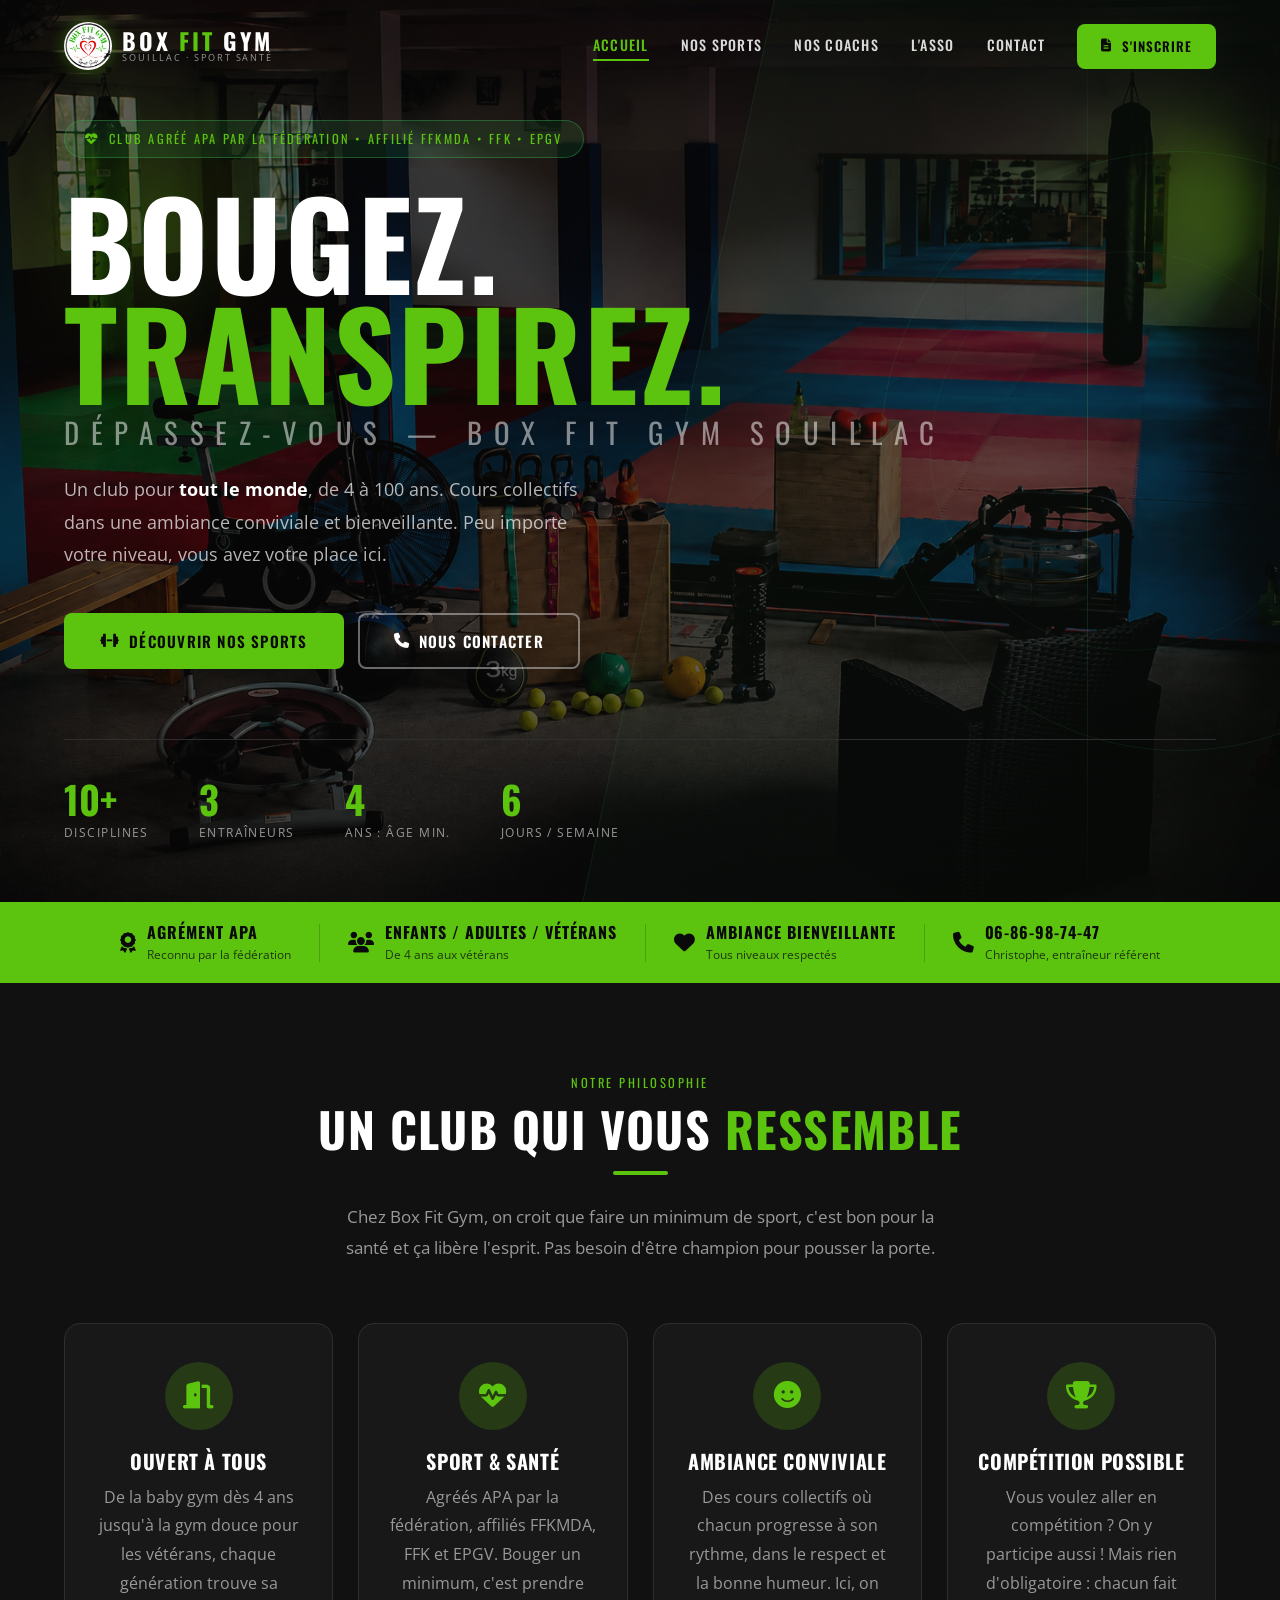
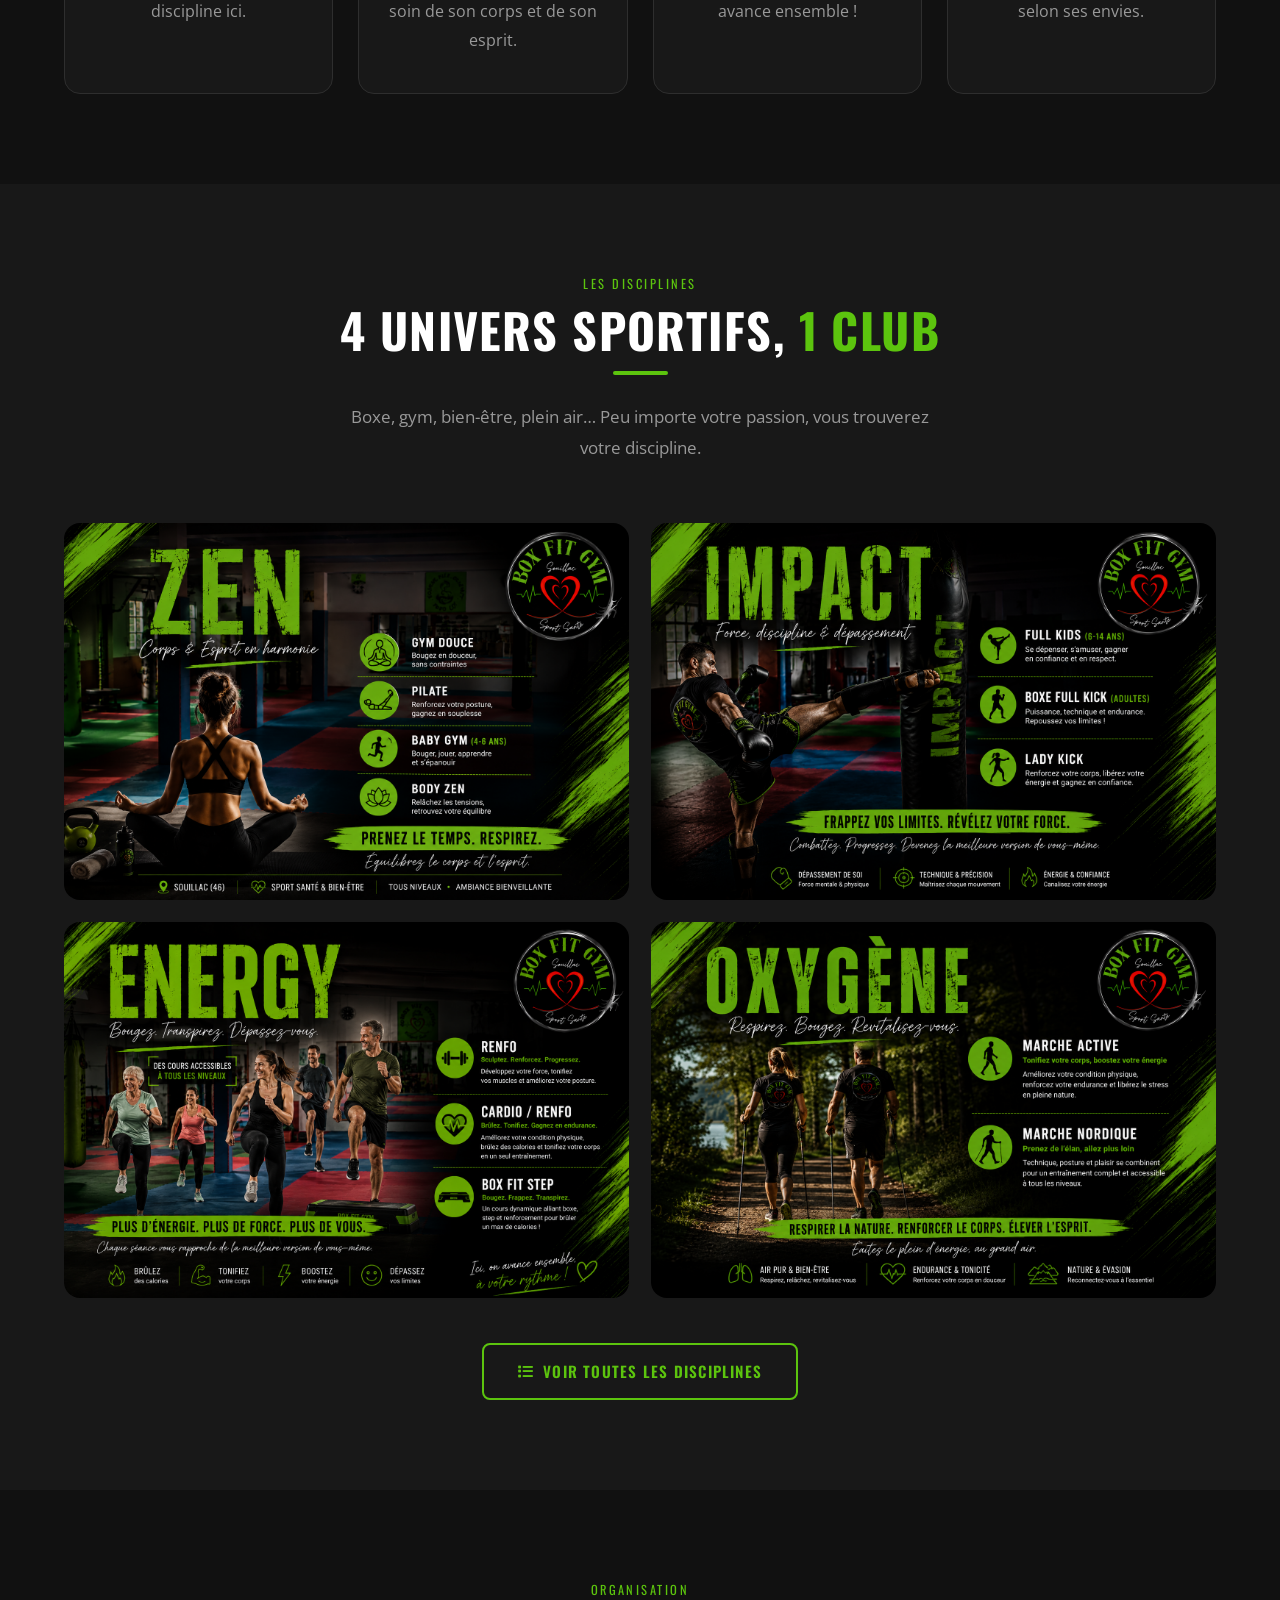
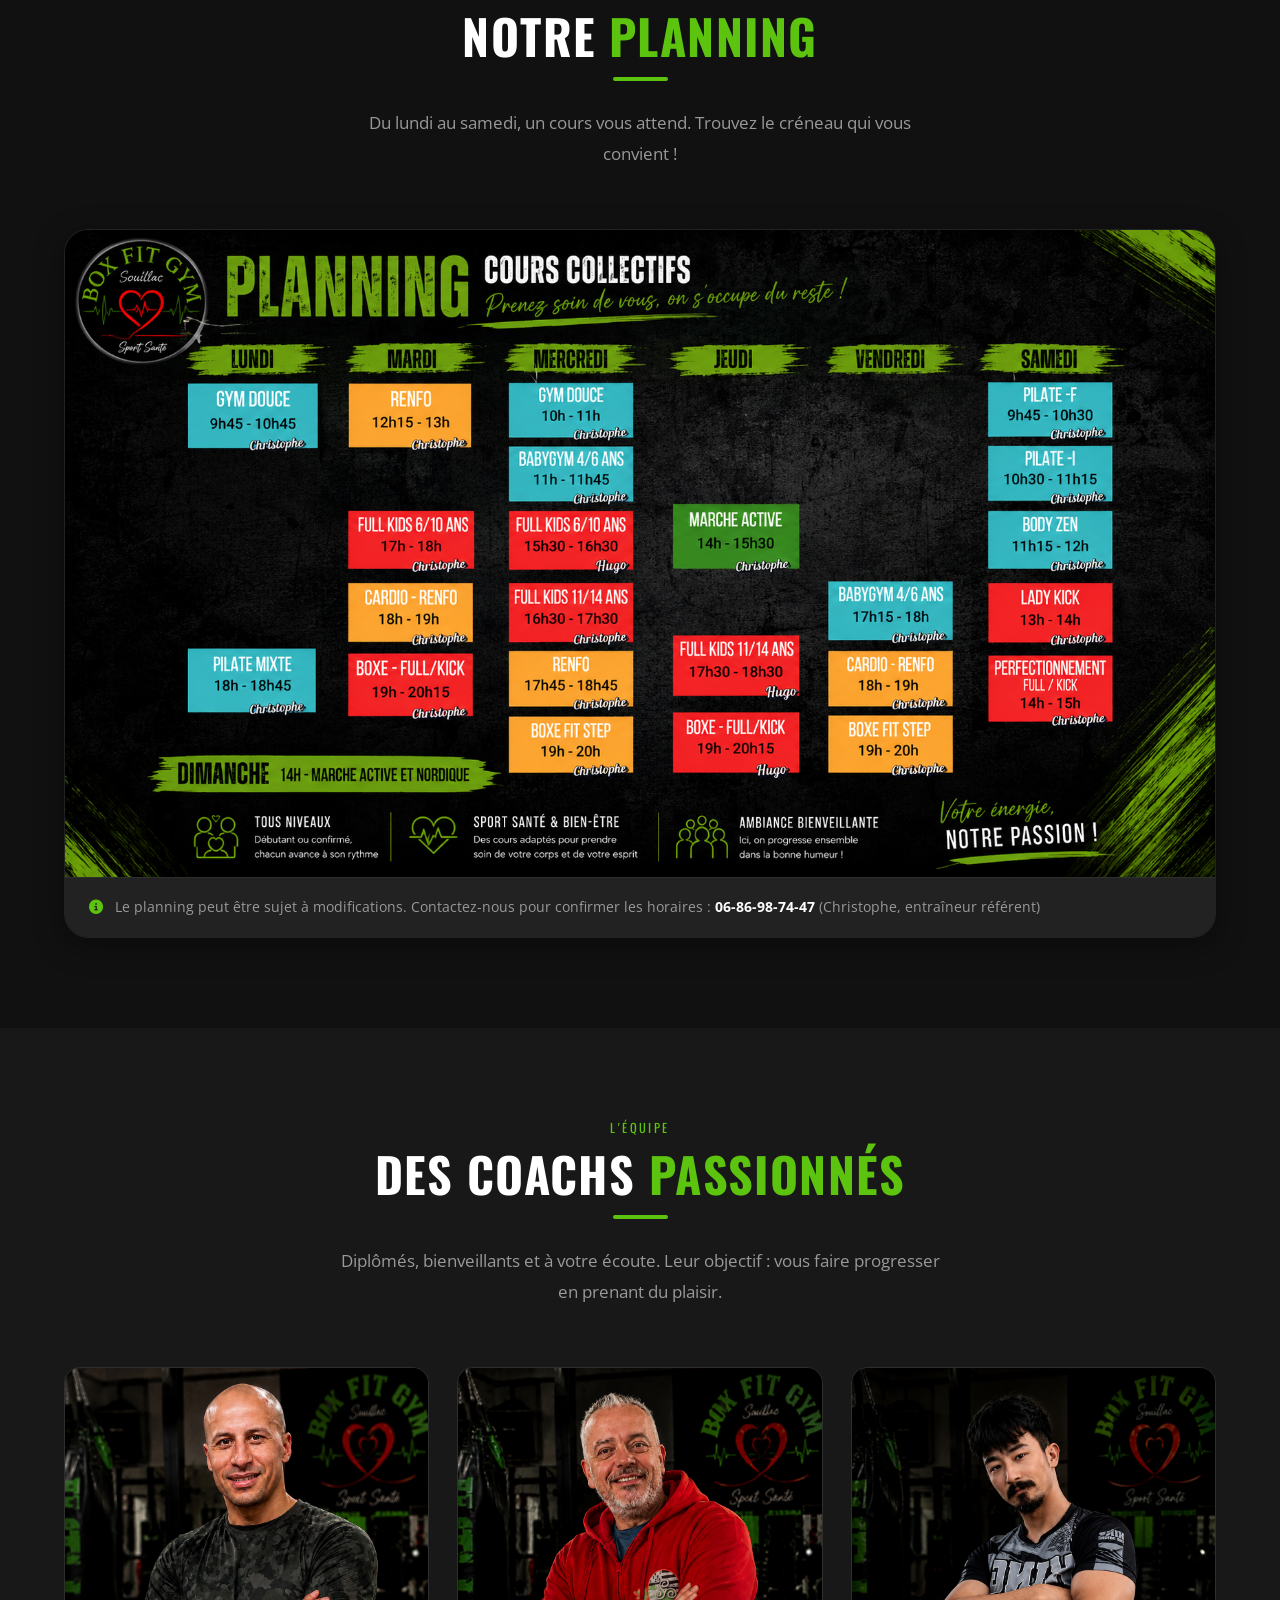
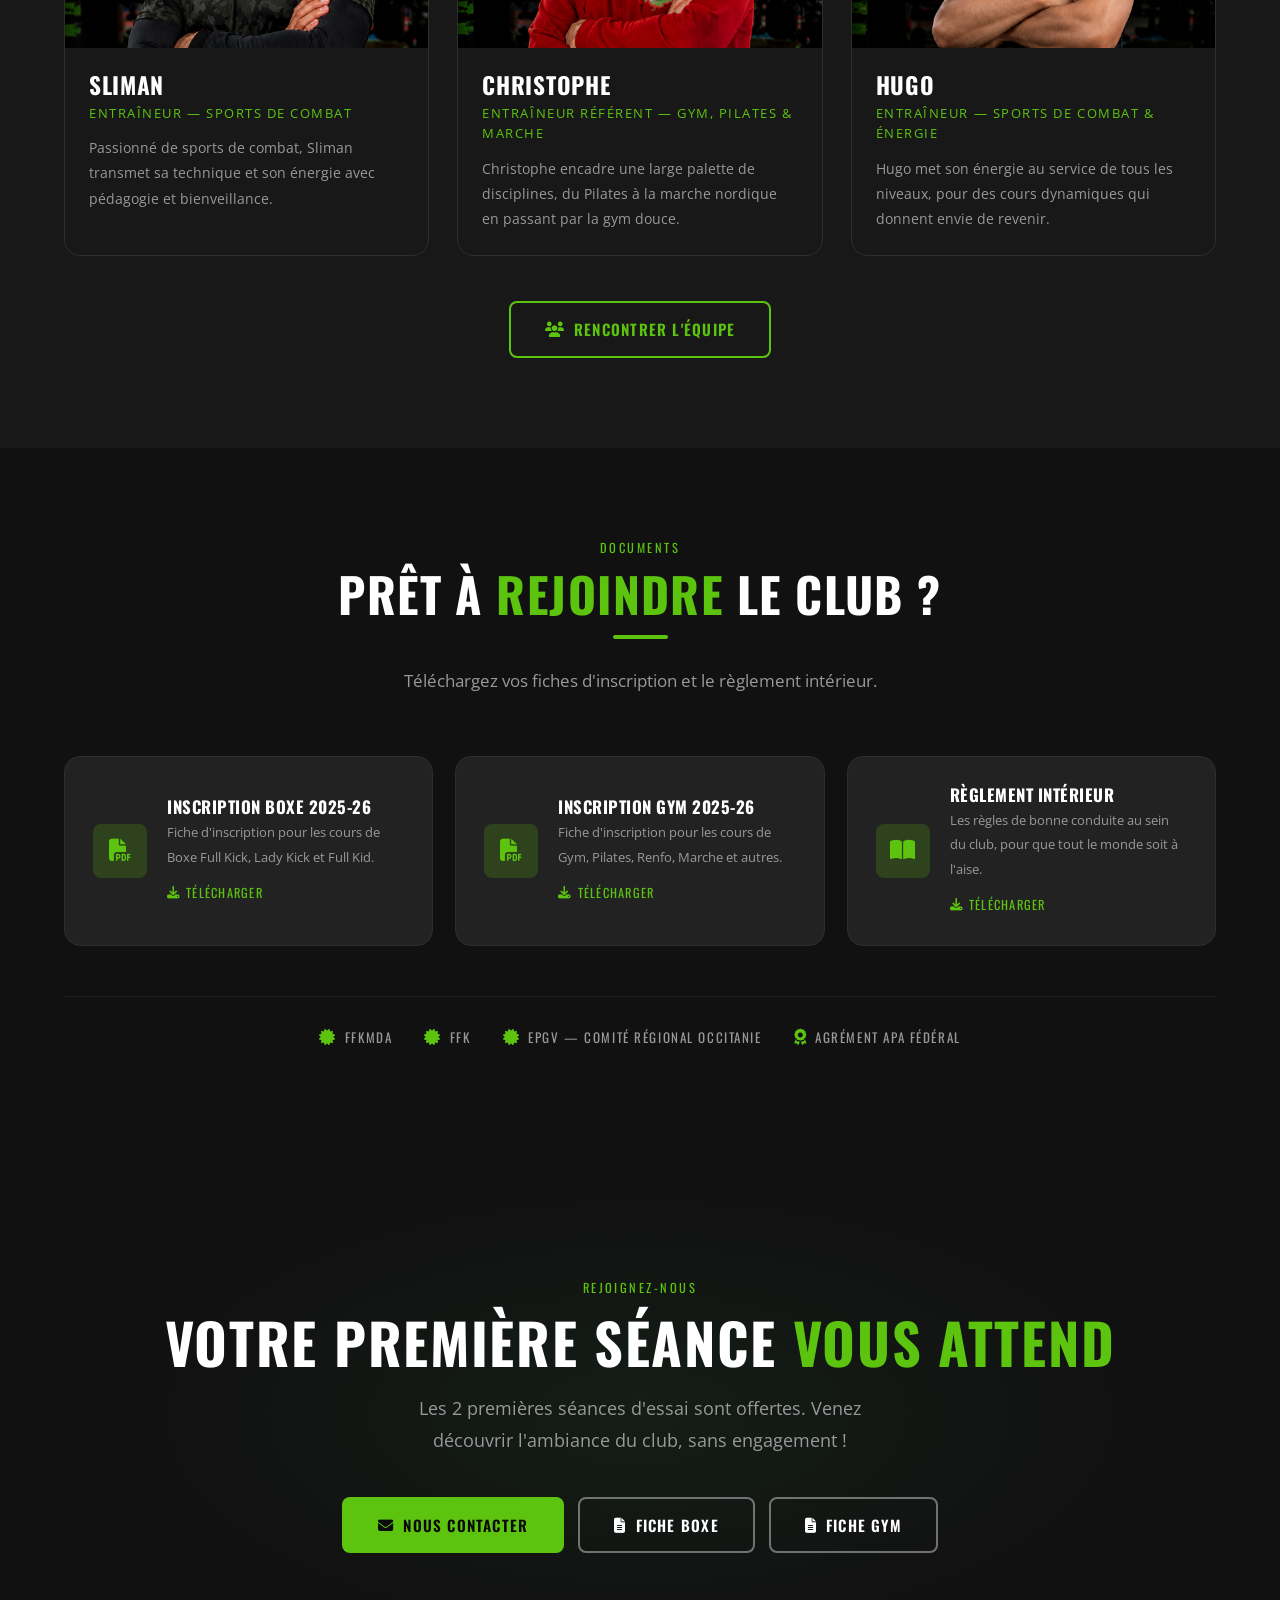
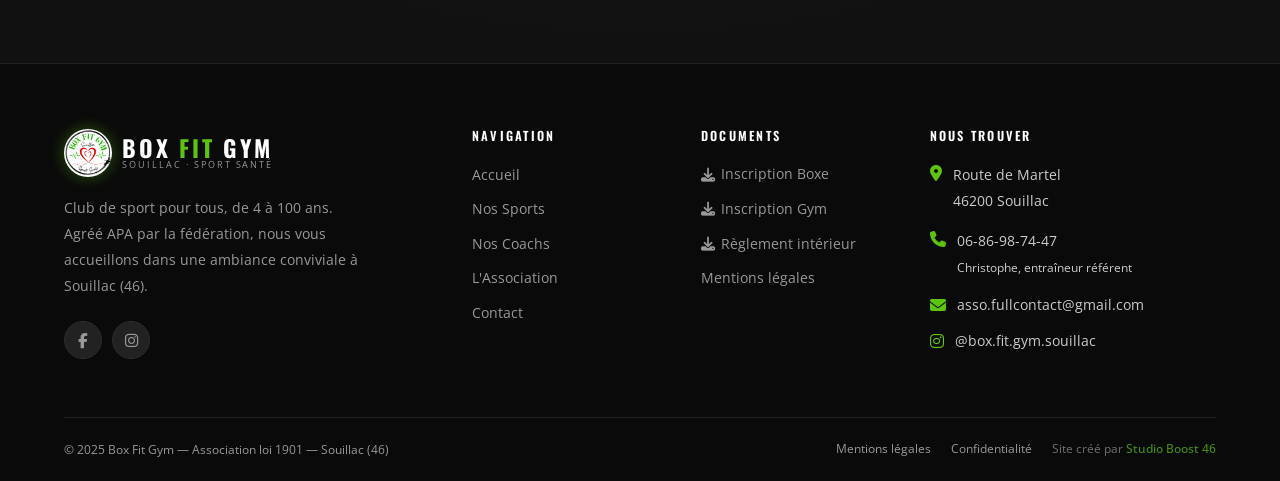
==== index.html @ 20a3e178 "Mettre à jour la section coachs page d'accueil : ordre et photos (Sliman, Christophe, Hugo) Co-Autho" ====
<!DOCTYPE html>
<html lang="fr">
<head>
  <meta charset="UTF-8">
  <meta name="viewport" content="width=device-width, initial-scale=1.0">
  <meta name="description" content="Box Fit Gym Souillac — Club Sport Santé pour tous, de 4 à 100 ans. Boxe, Pilates, Gym Douce, Marche Nordique, Renfo et plus. Route de Martel, 46200 Souillac. Tél : 06-86-98-74-47">
  <meta name="keywords" content="box fit gym, souillac, lot, sport santé, boxe, pilates, gym douce, marche nordique, renfo, baby gym, lady kick, full kick">
  <meta name="robots" content="index, follow">
  <meta property="og:title" content="Box Fit Gym Souillac — Le club pour tous">
  <meta property="og:description" content="Club agréé APA à Souillac. De la baby gym (4 ans) à la gym douce pour vétérans. Tous niveaux bienvenus !">
  <meta property="og:image" content="images/logo.png">
  <meta property="og:type" content="website">
  <title>Box Fit Gym Souillac — Bougez. Transpirez. Dépassez-vous.</title>
  <link rel="icon" type="image/png" href="images/logo.png">
  <link rel="stylesheet" href="css/style.css">
  <link rel="stylesheet" href="https://cdnjs.cloudflare.com/ajax/libs/font-awesome/6.5.0/css/all.min.css">
  <link rel="preconnect" href="https://fonts.googleapis.com">
</head>
<body>

<!-- ========== NAVIGATION ========== -->
<nav class="navbar" id="navbar">
  <div class="nav-container">
    <a href="index.html" class="nav-logo">
      <img src="images/logo.png" alt="Box Fit Gym" class="nav-logo-img">
      <div class="nav-logo-text">
        <span class="nav-logo-main">BOX <span>FIT</span> GYM</span>
        <span class="nav-logo-sub">Souillac &middot; Sport Santé</span>
      </div>
    </a>
    <ul class="nav-menu" id="nav-menu">
      <li><a href="index.html" class="nav-link active">Accueil</a></li>
      <li><a href="sports.html" class="nav-link">Nos Sports</a></li>
      <li><a href="entraineurs.html" class="nav-link">Nos Coachs</a></li>
      <li><a href="contact.html#association" class="nav-link">L'Asso</a></li>
      <li><a href="contact.html" class="nav-link">Contact</a></li>
      <li><a href="contact.html#inscription" class="btn btn-primary nav-cta"><i class="fas fa-file-alt"></i> S'inscrire</a></li>
    </ul>
    <div class="hamburger" id="hamburger" aria-label="Menu" role="button" tabindex="0">
      <span></span><span></span><span></span>
    </div>
  </div>
</nav>

<!-- ========== HERO ========== -->
<section class="hero" id="hero">
  <div class="hero-bg"></div>
  <div class="hero-bg-img"></div>
  <div class="hero-deco"></div>
  <div class="hero-circle hero-circle-1"></div>
  <div class="hero-circle hero-circle-2"></div>

  <div class="hero-content">
    <div class="hero-badge">
      <i class="fas fa-heartbeat"></i>
      Club agréé APA par la fédération &bull; Affilié FFKMDA &bull; FFK &bull; EPGV
    </div>

    <h1 class="hero-title">
      <span class="line-1">BOUGEZ.</span>
      <span class="line-2">TRANSPIREZ.</span>
      <span class="line-3">Dépassez-vous &mdash; Box Fit Gym Souillac</span>
    </h1>

    <p class="hero-text">
      Un club pour <strong>tout le monde</strong>, de 4 à 100 ans. Cours collectifs dans une ambiance conviviale et bienveillante. Peu importe votre niveau, vous avez votre place ici.
    </p>

    <div class="hero-buttons">
      <a href="sports.html" class="btn btn-primary">
        <i class="fas fa-dumbbell"></i> Découvrir nos sports
      </a>
      <a href="contact.html" class="btn btn-outline">
        <i class="fas fa-phone"></i> Nous contacter
      </a>
    </div>

    <div class="hero-stats">
      <div class="hero-stat">
        <span class="hero-stat-number" data-counter="10" data-suffix="+">10+</span>
        <span class="hero-stat-label">Disciplines</span>
      </div>
      <div class="hero-stat">
        <span class="hero-stat-number" data-counter="3">3</span>
        <span class="hero-stat-label">Entraîneurs</span>
      </div>
      <div class="hero-stat">
        <span class="hero-stat-number" data-counter="4">4</span>
        <span class="hero-stat-label">ans : âge min.</span>
      </div>
      <div class="hero-stat">
        <span class="hero-stat-number" data-counter="6">6</span>
        <span class="hero-stat-label">jours / semaine</span>
      </div>
    </div>
  </div>

</section>

<!-- ========== SPORT SANTÉ BANNER ========== -->
<div class="sport-sante-banner">
  <div class="sport-sante-inner container">
    <div class="ss-item">
      <i class="fas fa-award"></i>
      <div>
        <strong>Agrément APA</strong>
        <span>Reconnu par la fédération</span>
      </div>
    </div>
    <div class="ss-sep"></div>
    <div class="ss-item">
      <i class="fas fa-users"></i>
      <div>
        <strong>Enfants / Adultes / Vétérans</strong>
        <span>De 4 ans aux vétérans</span>
      </div>
    </div>
    <div class="ss-sep"></div>
    <div class="ss-item">
      <i class="fas fa-heart"></i>
      <div>
        <strong>Ambiance bienveillante</strong>
        <span>Tous niveaux respectés</span>
      </div>
    </div>
    <div class="ss-sep"></div>
    <div class="ss-item">
      <i class="fas fa-phone"></i>
      <div>
        <strong>06-86-98-74-47</strong>
        <span>Christophe, entraîneur référent</span>
      </div>
    </div>
  </div>
</div>

<!-- ========== NOS VALEURS ========== -->
<section class="section section-dark">
  <div class="container">
    <div class="section-header center reveal">
      <span class="section-label">Notre philosophie</span>
      <h2>Un club qui vous <span class="text-green">ressemble</span></h2>
      <div class="green-line"></div>
      <p class="section-sub center">
        Chez Box Fit Gym, on croit que faire un minimum de sport, c'est bon pour la santé et ça libère l'esprit. Pas besoin d'être champion pour pousser la porte.
      </p>
    </div>

    <div class="values-grid">
      <div class="value-card reveal d1">
        <div class="value-icon"><i class="fas fa-door-open"></i></div>
        <h3>Ouvert à tous</h3>
        <p>De la baby gym dès 4 ans jusqu'à la gym douce pour les vétérans, chaque génération trouve sa discipline ici.</p>
      </div>
      <div class="value-card reveal d2">
        <div class="value-icon"><i class="fas fa-heartbeat"></i></div>
        <h3>Sport &amp; Santé</h3>
        <p>Agréés APA par la fédération, affiliés FFKMDA, FFK et EPGV. Bouger un minimum, c'est prendre soin de son corps et de son esprit.</p>
      </div>
      <div class="value-card reveal d3">
        <div class="value-icon"><i class="fas fa-smile"></i></div>
        <h3>Ambiance conviviale</h3>
        <p>Des cours collectifs où chacun progresse à son rythme, dans le respect et la bonne humeur. Ici, on avance ensemble !</p>
      </div>
      <div class="value-card reveal d4">
        <div class="value-icon"><i class="fas fa-trophy"></i></div>
        <h3>Compétition possible</h3>
        <p>Vous voulez aller en compétition ? On y participe aussi ! Mais rien d'obligatoire : chacun fait selon ses envies.</p>
      </div>
    </div>
  </div>
</section>

<!-- ========== NOS SPORTS ========== -->
<section class="section section-darker">
  <div class="container">
    <div class="section-header center reveal">
      <span class="section-label">Les disciplines</span>
      <h2>4 univers sportifs, <span class="text-green">1 club</span></h2>
      <div class="green-line"></div>
      <p class="section-sub center">Boxe, gym, bien-être, plein air… Peu importe votre passion, vous trouverez votre discipline.</p>
    </div>

    <div class="sports-categories">

      <a href="sports.html#zen" class="sport-cat-img-card reveal d1">
        <img src="images/zen.png" alt="ZEN — Gym Douce, Pilates, Baby Gym, Body Zen" loading="lazy">
        <div class="cat-img-explore">Explorer <i class="fas fa-arrow-right"></i></div>
      </a>

      <a href="sports.html#impact" class="sport-cat-img-card reveal d2">
        <img src="images/impact.png" alt="IMPACT — Full Kid, Boxe Full Kick, Lady Kick" loading="lazy">
        <div class="cat-img-explore">Explorer <i class="fas fa-arrow-right"></i></div>
      </a>

      <a href="sports.html#energy" class="sport-cat-img-card reveal d3">
        <img src="images/energy.png" alt="ENERGY — Renfo, Cardio/Renfo, Box Fit Step" loading="lazy">
        <div class="cat-img-explore">Explorer <i class="fas fa-arrow-right"></i></div>
      </a>

      <a href="sports.html#oxygene" class="sport-cat-img-card reveal d4">
        <img src="images/oxygene.png" alt="OXYGÈNE — Marche Nordique, Marche Active" loading="lazy">
        <div class="cat-img-explore">Explorer <i class="fas fa-arrow-right"></i></div>
      </a>

    </div>

    <div class="text-center" style="margin-top:45px;">
      <a href="sports.html" class="btn btn-outline-green reveal">
        <i class="fas fa-list"></i> Voir toutes les disciplines
      </a>
    </div>
  </div>
</section>

<!-- ========== PLANNING ========== -->
<section class="section section-dark">
  <div class="container">
    <div class="section-header center reveal">
      <span class="section-label">Organisation</span>
      <h2>Notre <span class="text-green">Planning</span></h2>
      <div class="green-line"></div>
      <p class="section-sub center">Du lundi au samedi, un cours vous attend. Trouvez le créneau qui vous convient !</p>
    </div>
    <div class="planning-wrap reveal">
      <img src="images/planning.jpg" alt="Planning des cours Box Fit Gym Souillac" loading="lazy">
      <div class="planning-note">
        <i class="fas fa-info-circle"></i>
        <span>Le planning peut être sujet à modifications. Contactez-nous pour confirmer les horaires : <strong style="color:var(--white);">06-86-98-74-47</strong> (Christophe, entraîneur référent)</span>
      </div>
    </div>
  </div>
</section>

<!-- ========== NOS ENTRAÎNEURS ========== -->
<section class="section section-darker">
  <div class="container">
    <div class="section-header center reveal">
      <span class="section-label">L'équipe</span>
      <h2>Des coachs <span class="text-green">passionnés</span></h2>
      <div class="green-line"></div>
      <p class="section-sub center">Diplômés, bienveillants et à votre écoute. Leur objectif : vous faire progresser en prenant du plaisir.</p>
    </div>

    <div class="coaches-grid">

      <div class="coach-card reveal d1">
        <div class="coach-photo">
          <img src="images/sliman.png" alt="Sliman, entraîneur Box Fit Gym Souillac">
        </div>
        <div class="coach-info">
          <h3 class="coach-name">Sliman</h3>
          <div class="coach-role">Entraîneur &mdash; Sports de combat</div>
          <p class="coach-bio">Passionné de sports de combat, Sliman transmet sa technique et son énergie avec pédagogie et bienveillance.</p>
        </div>
      </div>

      <div class="coach-card reveal d2">
        <div class="coach-photo">
          <img src="images/christophe.png" alt="Christophe, entraîneur référent Box Fit Gym Souillac">
        </div>
        <div class="coach-info">
          <h3 class="coach-name">Christophe</h3>
          <div class="coach-role">Entraîneur référent &mdash; Gym, Pilates &amp; Marche</div>
          <p class="coach-bio">Christophe encadre une large palette de disciplines, du Pilates à la marche nordique en passant par la gym douce.</p>
        </div>
      </div>

      <div class="coach-card reveal d3">
        <div class="coach-photo">
          <img src="images/hugo.png" alt="Hugo, entraîneur Box Fit Gym Souillac">
        </div>
        <div class="coach-info">
          <h3 class="coach-name">Hugo</h3>
          <div class="coach-role">Entraîneur &mdash; Sports de combat &amp; Énergie</div>
          <p class="coach-bio">Hugo met son énergie au service de tous les niveaux, pour des cours dynamiques qui donnent envie de revenir.</p>
        </div>
      </div>

    </div>

    <div class="text-center" style="margin-top:45px;">
      <a href="entraineurs.html" class="btn btn-outline-green reveal">
        <i class="fas fa-users"></i> Rencontrer l'équipe
      </a>
    </div>
  </div>
</section>

<!-- ========== TÉLÉCHARGEMENTS ========== -->
<section class="section section-dark" id="inscription">
  <div class="container">
    <div class="section-header center reveal">
      <span class="section-label">Documents</span>
      <h2>Prêt à <span class="text-green">rejoindre</span> le club ?</h2>
      <div class="green-line"></div>
      <p class="section-sub center">Téléchargez vos fiches d'inscription et le règlement intérieur.</p>
    </div>

    <div class="download-grid">
      <div class="download-card reveal d1">
        <div class="dl-icon"><i class="fas fa-file-pdf"></i></div>
        <div class="dl-info">
          <h4>Inscription Boxe 2025-26</h4>
          <p>Fiche d'inscription pour les cours de Boxe Full Kick, Lady Kick et Full Kid.</p>
          <a href="documents/fiche-inscription-boxe.pdf" class="dl-btn" download>
            <i class="fas fa-download"></i> Télécharger
          </a>
        </div>
      </div>

      <div class="download-card reveal d2">
        <div class="dl-icon"><i class="fas fa-file-pdf"></i></div>
        <div class="dl-info">
          <h4>Inscription Gym 2025-26</h4>
          <p>Fiche d'inscription pour les cours de Gym, Pilates, Renfo, Marche et autres.</p>
          <a href="documents/fiche-inscription-gym.pdf" class="dl-btn" download>
            <i class="fas fa-download"></i> Télécharger
          </a>
        </div>
      </div>

      <div class="download-card reveal d3">
        <div class="dl-icon"><i class="fas fa-book-open"></i></div>
        <div class="dl-info">
          <h4>Règlement intérieur</h4>
          <p>Les règles de bonne conduite au sein du club, pour que tout le monde soit à l'aise.</p>
          <a href="documents/reglement-interieur.pdf" class="dl-btn" download>
            <i class="fas fa-download"></i> Télécharger
          </a>
        </div>
      </div>
    </div>

    <!-- Affiliations -->
    <div class="affil-row reveal">
      <div class="affil-item"><i class="fas fa-certificate"></i> FFKMDA</div>
      <div class="affil-item"><i class="fas fa-certificate"></i> FFK</div>
      <div class="affil-item"><i class="fas fa-certificate"></i> EPGV &mdash; Comité régional Occitanie</div>
      <div class="affil-item"><i class="fas fa-award"></i> Agrément APA fédéral</div>
    </div>
  </div>
</section>

<!-- ========== CTA FINAL ========== -->
<section class="cta-section">
  <div class="container">
    <div class="reveal">
      <span class="section-label" style="display:block;text-align:center;margin-bottom:12px;">Rejoignez-nous</span>
      <h2>Votre première séance <span class="text-green">vous attend</span></h2>
      <p>Les 2 premières séances d'essai sont offertes. Venez découvrir l'ambiance du club, sans engagement !</p>
      <div class="cta-buttons">
        <a href="contact.html" class="btn btn-primary">
          <i class="fas fa-envelope"></i> Nous contacter
        </a>
        <a href="documents/fiche-inscription-boxe.pdf" class="btn btn-outline" download>
          <i class="fas fa-file-alt"></i> Fiche Boxe
        </a>
        <a href="documents/fiche-inscription-gym.pdf" class="btn btn-outline" download>
          <i class="fas fa-file-alt"></i> Fiche Gym
        </a>
      </div>
    </div>
  </div>
</section>

<!-- ========== FOOTER ========== -->
<footer class="footer">
  <div class="container">
    <div class="footer-grid">

      <div class="footer-brand">
        <a href="index.html" class="nav-logo" style="margin-bottom:18px;">
          <img src="images/logo.png" alt="Box Fit Gym" class="nav-logo-img">
          <div class="nav-logo-text">
            <span class="nav-logo-main">BOX <span>FIT</span> GYM</span>
            <span class="nav-logo-sub">Souillac &middot; Sport Santé</span>
          </div>
        </a>
        <p>Club de sport pour tous, de 4 à 100 ans. Agréé APA par la fédération, nous vous accueillons dans une ambiance conviviale à Souillac (46).</p>
        <div class="footer-social">
          <a href="https://www.facebook.com/profile.php?id=61565013485774" class="social-link" aria-label="Facebook Box Fit Gym" target="_blank" rel="noopener"><i class="fab fa-facebook-f"></i></a>
          <a href="https://www.instagram.com/box.fit.gym.souillac" class="social-link" aria-label="Instagram @box.fit.gym.souillac" target="_blank" rel="noopener"><i class="fab fa-instagram"></i></a>
        </div>
      </div>

      <div>
        <h4 class="footer-heading">Navigation</h4>
        <ul class="footer-links">
          <li><a href="index.html">Accueil</a></li>
          <li><a href="sports.html">Nos Sports</a></li>
          <li><a href="entraineurs.html">Nos Coachs</a></li>
          <li><a href="contact.html#association">L'Association</a></li>
          <li><a href="contact.html">Contact</a></li>
        </ul>
      </div>

      <div>
        <h4 class="footer-heading">Documents</h4>
        <ul class="footer-links">
          <li><a href="documents/fiche-inscription-boxe.pdf" download><i class="fas fa-download"></i> Inscription Boxe</a></li>
          <li><a href="documents/fiche-inscription-gym.pdf" download><i class="fas fa-download"></i> Inscription Gym</a></li>
          <li><a href="documents/reglement-interieur.pdf" download><i class="fas fa-download"></i> Règlement intérieur</a></li>
          <li><a href="mentions-legales.html">Mentions légales</a></li>
        </ul>
      </div>

      <div>
        <h4 class="footer-heading">Nous trouver</h4>
        <div class="footer-contact-item">
          <i class="fas fa-map-marker-alt"></i>
          <p>Route de Martel<br>46200 Souillac</p>
        </div>
        <div class="footer-contact-item">
          <i class="fas fa-phone"></i>
          <p>06-86-98-74-47<br><small>Christophe, entraîneur référent</small></p>
        </div>
        <div class="footer-contact-item">
          <i class="fas fa-envelope"></i>
          <a href="mailto:asso.fullcontact@gmail.com">asso.fullcontact@gmail.com</a>
        </div>
        <div class="footer-contact-item">
          <i class="fab fa-instagram"></i>
          <a href="https://www.instagram.com/box.fit.gym.souillac" target="_blank" rel="noopener">@box.fit.gym.souillac</a>
        </div>
      </div>
    </div>

    <div class="footer-bottom">
      <p>&copy; 2025 Box Fit Gym &mdash; Association loi 1901 &mdash; Souillac (46)</p>
      <div class="footer-bottom-links">
        <a href="mentions-legales.html">Mentions légales</a>
        <a href="mentions-legales.html#confidentialite">Confidentialité</a>
        <span class="footer-credit">Site créé par <a href="https://studioboost46.com" target="_blank" rel="noopener">Studio Boost 46</a></span>
      </div>
    </div>
  </div>
</footer>

<script src="js/main.js"></script>
</body>
</html>
---- css/style.css ----
/* ============================================================
   BOX FIT GYM — Feuille de styles principale
   Couleurs : Vert #3EBF5A · Noir #0A0A0A · Blanc #FFFFFF
   ============================================================ */

@import url('https://fonts.googleapis.com/css2?family=Oswald:wght@400;500;600;700&family=Open+Sans:ital,wght@0,300;0,400;0,600;0,700;1,400&display=swap');

/* ==================
   VARIABLES
================== */
:root {
  --green:        #5CC40E;
  --green-dark:   #4AAB08;
  --green-glow:   rgba(92, 196, 14, 0.2);
  --black:        #0A0A0A;
  --dark-1:       #111111;
  --dark-2:       #181818;
  --dark-3:       #222222;
  --dark-4:       #2E2E2E;
  --dark-5:       #3A3A3A;
  --white:        #FFFFFF;
  --gray:         #999999;
  --gray-light:   #CCCCCC;

  --font-h: 'Oswald', sans-serif;
  --font-b: 'Open Sans', sans-serif;

  --radius:    8px;
  --radius-lg: 16px;
  --radius-xl: 24px;

  --transition: all 0.35s cubic-bezier(0.4, 0, 0.2, 1);
  --shadow:       0 8px 30px rgba(0,0,0,0.4);
  --shadow-green: 0 0 40px rgba(92, 196, 14, 0.25);
}

/* ==================
   RESET & BASE
================== */
*, *::before, *::after { margin: 0; padding: 0; box-sizing: border-box; }
html { scroll-behavior: smooth; font-size: 16px; }
body {
  font-family: var(--font-b);
  background: var(--black);
  color: var(--white);
  line-height: 1.6;
  overflow-x: hidden;
}
img { max-width: 100%; height: auto; display: block; }
a  { text-decoration: none; color: inherit; transition: var(--transition); }
ul { list-style: none; }
button { cursor: pointer; font-family: var(--font-b); }

/* ==================
   TYPOGRAPHIE
================== */
h1, h2, h3, h4, h5 {
  font-family: var(--font-h);
  font-weight: 700;
  line-height: 1.15;
  text-transform: uppercase;
  letter-spacing: 0.03em;
}
h1 { font-size: clamp(2.8rem, 8vw, 6rem); }
h2 { font-size: clamp(1.9rem, 4vw, 3rem); }
h3 { font-size: clamp(1.3rem, 2.5vw, 1.8rem); }
h4 { font-size: 1.15rem; }

p   { color: var(--gray); line-height: 1.85; font-size: 0.97rem; }
strong { color: var(--white); }

.text-green  { color: var(--green) !important; }
.text-white  { color: var(--white) !important; }
.text-center { text-align: center; }

/* ==================
   UTILITAIRES
================== */
.container {
  max-width: 1200px;
  margin: 0 auto;
  padding: 0 24px;
}
.section        { padding: 90px 0; }
.section-dark   { background: var(--dark-1); }
.section-darker { background: var(--dark-2); }

.section-header { margin-bottom: 60px; }
.section-header.center {
  text-align: center;
  display: flex;
  flex-direction: column;
  align-items: center;
}

.green-line {
  width: 55px; height: 4px;
  background: var(--green);
  border-radius: 2px;
  margin: 14px 0;
}
.center .green-line { margin: 14px auto; }

.section-label {
  font-family: var(--font-h);
  font-size: 0.78rem;
  letter-spacing: 0.2em;
  text-transform: uppercase;
  color: var(--green);
  margin-bottom: 8px;
  display: block;
}
.section-sub {
  font-size: 1.05rem;
  color: var(--gray);
  max-width: 600px;
  margin-top: 12px;
}
.section-sub.center { margin: 12px auto 0; text-align: center; }

/* ==================
   BOUTONS
================== */
.btn {
  display: inline-flex;
  align-items: center;
  gap: 9px;
  padding: 14px 34px;
  font-family: var(--font-h);
  font-size: 0.95rem;
  font-weight: 600;
  letter-spacing: 0.08em;
  text-transform: uppercase;
  border-radius: var(--radius);
  border: 2px solid transparent;
  transition: var(--transition);
}
.btn-primary {
  background: var(--green);
  color: var(--black);
}
.btn-primary:hover {
  background: var(--green-dark);
  transform: translateY(-2px);
  box-shadow: var(--shadow-green);
}
.btn-outline {
  background: transparent;
  color: var(--white);
  border-color: rgba(255,255,255,0.4);
}
.btn-outline:hover {
  background: var(--white);
  color: var(--black);
  border-color: var(--white);
  transform: translateY(-2px);
}
.btn-outline-green {
  background: transparent;
  color: var(--green);
  border-color: var(--green);
}
.btn-outline-green:hover {
  background: var(--green);
  color: var(--black);
  transform: translateY(-2px);
}
.btn-sm { padding: 10px 22px; font-size: 0.82rem; }

/* ==================
   NAVIGATION
================== */
.navbar {
  position: fixed;
  top: 0; left: 0; width: 100%;
  z-index: 1000;
  padding: 22px 0;
  transition: var(--transition);
}
.navbar.scrolled {
  background: rgba(10,10,10,0.95);
  backdrop-filter: blur(12px);
  -webkit-backdrop-filter: blur(12px);
  padding: 12px 0;
  box-shadow: 0 2px 24px rgba(0,0,0,0.6);
}
.nav-container {
  max-width: 1200px;
  margin: 0 auto;
  padding: 0 24px;
  display: flex;
  align-items: center;
  justify-content: space-between;
}
.nav-logo {
  display: flex;
  align-items: center;
  gap: 10px;
  line-height: 1;
}
.nav-logo-img {
  width: 48px;
  height: 48px;
  border-radius: 50%;
  object-fit: cover;
  flex-shrink: 0;
  filter: drop-shadow(0 0 8px rgba(92,196,14,0.4));
  transition: var(--transition);
}
.nav-logo:hover .nav-logo-img { filter: drop-shadow(0 0 14px rgba(92,196,14,0.7)); }
.nav-logo-text { display: flex; flex-direction: column; gap: 2px; }
.nav-logo-main {
  font-family: var(--font-h);
  font-size: 1.45rem;
  font-weight: 700;
  color: var(--white);
  letter-spacing: 0.12em;
  text-transform: uppercase;
}
.nav-logo-main span { color: var(--green); }
.nav-logo-sub {
  font-size: 0.56rem;
  color: var(--gray);
  letter-spacing: 0.22em;
  text-transform: uppercase;
}
.nav-menu {
  display: flex;
  align-items: center;
  gap: 32px;
}
.nav-link {
  font-family: var(--font-h);
  font-size: 0.88rem;
  font-weight: 500;
  letter-spacing: 0.09em;
  text-transform: uppercase;
  color: rgba(255,255,255,0.85);
  position: relative;
  padding: 4px 0;
}
.nav-link::after {
  content: '';
  position: absolute;
  bottom: -2px; left: 0;
  width: 0; height: 2px;
  background: var(--green);
  transition: var(--transition);
}
.nav-link:hover, .nav-link.active { color: var(--green); }
.nav-link:hover::after, .nav-link.active::after { width: 100%; }
.nav-cta { padding: 10px 22px; font-size: 0.82rem; }

/* Hamburger */
.hamburger {
  display: none;
  flex-direction: column;
  gap: 5px;
  cursor: pointer;
  padding: 5px;
  z-index: 1001;
}
.hamburger span {
  display: block;
  width: 25px; height: 2px;
  background: var(--white);
  transition: var(--transition);
  border-radius: 2px;
}
.hamburger.active span:nth-child(1) { transform: translateY(7px) rotate(45deg); }
.hamburger.active span:nth-child(2) { opacity: 0; transform: scaleX(0); }
.hamburger.active span:nth-child(3) { transform: translateY(-7px) rotate(-45deg); }

/* ==================
   HERO
================== */
.hero {
  min-height: 100vh;
  position: relative;
  display: flex;
  align-items: center;
  overflow: hidden;
  background: var(--black);
}
.hero-bg {
  position: absolute;
  inset: 0;
  background:
    linear-gradient(135deg, rgba(10,10,10,0.97) 0%, rgba(10,10,10,0.8) 60%, rgba(10,10,10,0.97) 100%);
}
.hero-bg-img {
  position: absolute;
  inset: 0;
  background: url('../images/hero-bg.png') center/cover no-repeat;
  opacity: 0.35;
}
/* Decoration géométrique */
.hero-deco {
  position: absolute;
  inset: 0;
  overflow: hidden;
  pointer-events: none;
}
.hero-deco::before {
  content: '';
  position: absolute;
  right: -8%;
  top: -5%;
  width: 55%;
  height: 110%;
  background: linear-gradient(135deg, rgba(62,191,90,0.04) 0%, rgba(62,191,90,0.01) 100%);
  transform: skewX(-12deg);
  border-left: 1px solid rgba(62,191,90,0.12);
}
.hero-deco::after {
  content: '';
  position: absolute;
  right: 15%;
  top: 0; bottom: 0;
  width: 1px;
  background: linear-gradient(to bottom, transparent, rgba(62,191,90,0.25), transparent);
}
/* Cercles décoratifs */
.hero-circle {
  position: absolute;
  border-radius: 50%;
  border: 1px solid rgba(62,191,90,0.1);
  pointer-events: none;
}
.hero-circle-1 {
  width: 600px; height: 600px;
  top: 50%; right: -200px;
  transform: translateY(-50%);
}
.hero-circle-2 {
  width: 400px; height: 400px;
  top: 50%; right: -50px;
  transform: translateY(-50%);
  border-color: rgba(62,191,90,0.07);
}

.hero-content {
  position: relative;
  z-index: 2;
  max-width: 1200px;
  margin: 0 auto;
  padding: 120px 24px 60px;
  width: 100%;
}
.hero-badge {
  display: inline-flex;
  align-items: center;
  gap: 10px;
  background: rgba(62,191,90,0.12);
  border: 1px solid rgba(62,191,90,0.35);
  color: var(--green);
  padding: 8px 20px;
  border-radius: 50px;
  font-family: var(--font-h);
  font-size: 0.78rem;
  letter-spacing: 0.18em;
  text-transform: uppercase;
  margin-bottom: 28px;
  animation: fadeInDown 0.8s ease both;
}
.hero-title {
  line-height: 0.92;
  margin-bottom: 28px;
  animation: fadeInUp 0.8s ease 0.15s both;
}
.hero-title .line-1 {
  display: block;
  font-size: clamp(3.5rem, 11vw, 7.5rem);
  color: var(--white);
}
.hero-title .line-2 {
  display: block;
  font-size: clamp(3.5rem, 11vw, 7.5rem);
  color: var(--green);
}
.hero-title .line-3 {
  display: block;
  font-size: clamp(1.1rem, 3vw, 1.8rem);
  color: rgba(255,255,255,0.5);
  letter-spacing: 0.4em;
  font-weight: 400;
  margin-top: 12px;
}
.hero-text {
  font-size: 1.1rem;
  color: rgba(255,255,255,0.7);
  max-width: 540px;
  margin-bottom: 42px;
  line-height: 1.85;
  animation: fadeInUp 0.8s ease 0.3s both;
}
.hero-buttons {
  display: flex;
  gap: 14px;
  flex-wrap: wrap;
  margin-bottom: 70px;
  animation: fadeInUp 0.8s ease 0.45s both;
}
.hero-stats {
  display: flex;
  gap: 50px;
  flex-wrap: wrap;
  animation: fadeInUp 0.8s ease 0.6s both;
  padding-top: 40px;
  border-top: 1px solid var(--dark-4);
}
.hero-stat-number {
  font-family: var(--font-h);
  font-size: 2.4rem;
  font-weight: 700;
  color: var(--green);
  line-height: 1;
  display: block;
}
.hero-stat-label {
  font-size: 0.75rem;
  color: var(--gray);
  text-transform: uppercase;
  letter-spacing: 0.12em;
  margin-top: 4px;
  display: block;
}
.hero-scroll {
  position: absolute;
  bottom: 30px;
  left: 50%;
  transform: translateX(-50%);
  display: flex;
  flex-direction: column;
  align-items: center;
  gap: 7px;
  color: var(--gray);
  font-size: 0.7rem;
  letter-spacing: 0.18em;
  text-transform: uppercase;
  animation: bounce-scroll 2.5s infinite ease-in-out;
  cursor: pointer;
  z-index: 2;
}
.hero-scroll i { color: var(--green); font-size: 1.1rem; }

/* ==================
   SPORT SANTÉ BANNER
================== */
.sport-sante-banner {
  background: var(--green);
  padding: 18px 0;
  overflow: hidden;
}
.sport-sante-inner {
  display: flex;
  align-items: center;
  justify-content: center;
  gap: 28px;
  flex-wrap: wrap;
}
.ss-item {
  display: flex;
  align-items: center;
  gap: 11px;
  color: var(--black);
}
.ss-item i { font-size: 1.3rem; }
.ss-item strong {
  font-family: var(--font-h);
  font-size: 1rem;
  font-weight: 700;
  text-transform: uppercase;
  letter-spacing: 0.06em;
  color: var(--black);
  display: block;
}
.ss-item span { font-size: 0.78rem; opacity: 0.75; display: block; }
.ss-sep {
  width: 1px; height: 38px;
  background: rgba(0,0,0,0.18);
}

/* ==================
   VALUE CARDS
================== */
.values-grid {
  display: grid;
  grid-template-columns: repeat(auto-fit, minmax(240px, 1fr));
  gap: 25px;
}
.value-card {
  background: var(--dark-2);
  border: 1px solid var(--dark-4);
  border-radius: var(--radius-lg);
  padding: 38px 28px;
  text-align: center;
  transition: var(--transition);
  position: relative;
  overflow: hidden;
}
.value-card::before {
  content: '';
  position: absolute;
  top: 0; left: 0; right: 0;
  height: 3px;
  background: var(--green);
  transform: scaleX(0);
  transition: var(--transition);
}
.value-card:hover {
  border-color: rgba(62,191,90,0.3);
  transform: translateY(-6px);
  box-shadow: var(--shadow-green);
}
.value-card:hover::before { transform: scaleX(1); }
.value-icon {
  width: 68px; height: 68px;
  background: var(--green-glow);
  border-radius: 50%;
  display: flex;
  align-items: center;
  justify-content: center;
  margin: 0 auto 20px;
  font-size: 1.7rem;
  color: var(--green);
  transition: var(--transition);
}
.value-card:hover .value-icon {
  background: var(--green);
  color: var(--black);
  transform: scale(1.1);
}
.value-card h3 { font-size: 1.25rem; margin-bottom: 10px; color: var(--white); }

/* ==================
   SPORT CATEGORIES
================== */
.sports-categories {
  display: grid;
  grid-template-columns: repeat(2, 1fr);
  gap: 22px;
}

/* Cartes image directe — pas de texte HTML sur les visuels */
.sport-cat-img-card {
  display: block;
  border-radius: var(--radius-lg);
  overflow: hidden;
  position: relative;
  text-decoration: none;
  transition: transform 0.35s ease, box-shadow 0.35s ease;
}
.sport-cat-img-card:hover {
  transform: translateY(-5px);
  box-shadow: 0 20px 50px rgba(0,0,0,0.5);
}
.sport-cat-img-card img {
  width: 100%;
  height: auto;
  display: block;
  transition: transform 0.4s ease, filter 0.4s ease;
}
.sport-cat-img-card:hover img {
  transform: scale(1.03);
  filter: brightness(1.08);
}
.cat-img-explore {
  position: absolute;
  bottom: 0; left: 0; right: 0;
  padding: 18px 22px;
  background: linear-gradient(to top, rgba(0,0,0,0.75) 0%, transparent 100%);
  color: var(--green);
  font-family: var(--font-h);
  font-size: 0.85rem;
  font-weight: 700;
  letter-spacing: 0.12em;
  text-transform: uppercase;
  text-align: right;
  opacity: 0;
  transition: opacity 0.3s ease;
}
.sport-cat-img-card:hover .cat-img-explore { opacity: 1; }

.sport-cat-card {
  border-radius: var(--radius-lg);
  overflow: hidden;
  position: relative;
  min-height: 320px;
  display: flex;
  flex-direction: column;
  justify-content: flex-end;
  cursor: pointer;
  transition: var(--transition);
}
.sport-cat-card:hover { transform: translateY(-6px); box-shadow: var(--shadow); }
.cat-bg {
  position: absolute;
  inset: 0;
  transition: var(--transition);
}
.sport-cat-card:hover .cat-bg { filter: brightness(1.15); }

.cat-pattern {
  position: absolute;
  inset: 0;
  background-image: repeating-linear-gradient(
    45deg,
    transparent, transparent 30px,
    rgba(255,255,255,0.03) 30px,
    rgba(255,255,255,0.03) 31px
  );
}
.cat-overlay {
  position: absolute;
  inset: 0;
  background: linear-gradient(to top, rgba(0,0,0,0.88) 0%, rgba(0,0,0,0.55) 50%, rgba(0,0,0,0.3) 100%);
}
.cat-content {
  position: relative;
  z-index: 2;
  padding: 28px;
}
.cat-icon {
  font-size: 2.2rem;
  margin-bottom: 12px;
  display: block;
  transition: var(--transition);
}
.cat-icon.zen     { color: #7BC98D; }
.cat-icon.impact  { color: #FF7A5A; }
.cat-icon.energy  { color: #FFC542; }
.cat-icon.oxygene { color: #5BB8FF; }
.sport-cat-card:hover .cat-icon { transform: scale(1.2); }

.cat-name {
  font-family: var(--font-h);
  font-size: 1.9rem;
  font-weight: 700;
  color: var(--white);
  text-transform: uppercase;
  letter-spacing: 0.1em;
  margin-bottom: 6px;
}
.cat-tagline { font-size: 0.82rem; color: rgba(255,255,255,0.55); margin-bottom: 14px; }

.cat-sports {
  display: flex;
  flex-wrap: wrap;
  gap: 6px;
  margin-bottom: 18px;
}
.cat-tag {
  background: rgba(255,255,255,0.1);
  border: 1px solid rgba(255,255,255,0.15);
  color: rgba(255,255,255,0.8);
  padding: 3px 11px;
  border-radius: 50px;
  font-size: 0.72rem;
  font-family: var(--font-h);
  text-transform: uppercase;
  letter-spacing: 0.06em;
}
.cat-link {
  display: inline-flex;
  align-items: center;
  gap: 7px;
  color: var(--green);
  font-family: var(--font-h);
  font-size: 0.82rem;
  text-transform: uppercase;
  letter-spacing: 0.1em;
}
.sport-cat-card:hover .cat-link { gap: 12px; }

/* ==================
   COACH CARDS
================== */
.coaches-grid {
  display: grid;
  grid-template-columns: repeat(auto-fit, minmax(280px, 1fr));
  gap: 28px;
}
.coach-card {
  background: var(--dark-2);
  border: 1px solid var(--dark-4);
  border-radius: var(--radius-lg);
  overflow: hidden;
  transition: var(--transition);
}
.coach-card:hover {
  border-color: rgba(62,191,90,0.3);
  transform: translateY(-6px);
  box-shadow: var(--shadow-green);
}
.coach-photo {
  height: 280px;
  overflow: hidden;
  position: relative;
  background: var(--dark-3);
}
.coach-photo img {
  width: 100%; height: 100%;
  object-fit: cover;
  object-position: top center;
  transition: var(--transition);
}
.coach-card:hover .coach-photo img { transform: scale(1.07); }
.coach-photo-placeholder {
  width: 100%; height: 100%;
  display: flex;
  flex-direction: column;
  align-items: center;
  justify-content: center;
  gap: 10px;
  background: linear-gradient(135deg, var(--dark-3), var(--dark-4));
  color: var(--dark-5);
}
.coach-photo-placeholder i { font-size: 4rem; }
.coach-photo-placeholder span { font-size: 0.8rem; color: var(--dark-5); }
.coach-info { padding: 24px; }
.coach-name { font-size: 1.45rem; color: var(--white); margin-bottom: 4px; }
.coach-role {
  font-size: 0.8rem;
  color: var(--green);
  text-transform: uppercase;
  letter-spacing: 0.12em;
  margin-bottom: 12px;
}
.coach-bio { font-size: 0.9rem; color: var(--gray); line-height: 1.75; }
.coach-tags {
  display: flex;
  flex-wrap: wrap;
  gap: 6px;
  margin-top: 14px;
}
.coach-tag {
  background: var(--green-glow);
  border: 1px solid rgba(62,191,90,0.2);
  color: var(--green);
  padding: 3px 10px;
  border-radius: 4px;
  font-size: 0.72rem;
  font-family: var(--font-h);
  text-transform: uppercase;
  letter-spacing: 0.06em;
}

/* ==================
   TÉLÉCHARGEMENTS
================== */
.download-grid {
  display: grid;
  grid-template-columns: repeat(auto-fit, minmax(300px, 1fr));
  gap: 22px;
}
.download-card {
  background: var(--dark-3);
  border: 1px solid var(--dark-4);
  border-radius: var(--radius-lg);
  padding: 28px;
  display: flex;
  align-items: center;
  gap: 20px;
  transition: var(--transition);
}
.download-card:hover {
  border-color: var(--green);
  background: rgba(62,191,90,0.04);
  transform: translateY(-3px);
}
.dl-icon {
  flex-shrink: 0;
  width: 54px; height: 54px;
  background: var(--green-glow);
  border-radius: var(--radius);
  display: flex;
  align-items: center;
  justify-content: center;
  font-size: 1.4rem;
  color: var(--green);
  transition: var(--transition);
}
.download-card:hover .dl-icon { background: var(--green); color: var(--black); }
.dl-info h4 { font-size: 1.05rem; color: var(--white); margin-bottom: 4px; }
.dl-info p  { font-size: 0.82rem; margin-bottom: 10px; }
.dl-btn {
  display: inline-flex;
  align-items: center;
  gap: 6px;
  color: var(--green);
  font-family: var(--font-h);
  font-size: 0.78rem;
  text-transform: uppercase;
  letter-spacing: 0.1em;
  border-bottom: 1px solid transparent;
}
.dl-btn:hover { border-bottom-color: var(--green); }

/* ==================
   CTA SECTION
================== */
.cta-section {
  padding: 110px 0;
  text-align: center;
  position: relative;
  overflow: hidden;
  background: var(--dark-1);
}
.cta-section::before {
  content: '';
  position: absolute;
  inset: 0;
  background: radial-gradient(ellipse 60% 70% at 50% 50%, rgba(62,191,90,0.07) 0%, transparent 65%);
}
.cta-section .container { position: relative; z-index: 2; }
.cta-section h2 { font-size: clamp(2rem, 5vw, 3.5rem); margin-bottom: 18px; }
.cta-section p  { font-size: 1.1rem; max-width: 480px; margin: 0 auto 40px; }
.cta-buttons {
  display: flex;
  gap: 14px;
  justify-content: center;
  flex-wrap: wrap;
}

/* ==================
   FOOTER
================== */
.footer {
  background: var(--black);
  border-top: 1px solid var(--dark-3);
  padding: 65px 0 0;
}
.footer-grid {
  display: grid;
  grid-template-columns: 2fr 1fr 1fr 1.6fr;
  gap: 50px;
  margin-bottom: 50px;
}
.footer-brand p { font-size: 0.88rem; line-height: 1.85; margin: 18px 0 22px; max-width: 300px; }
.footer-social {
  display: flex;
  gap: 10px;
}
.social-link {
  width: 38px; height: 38px;
  background: var(--dark-3);
  border-radius: 50%;
  display: flex;
  align-items: center;
  justify-content: center;
  color: var(--gray);
  font-size: 0.95rem;
  border: 1px solid var(--dark-4);
  transition: var(--transition);
}
.social-link:hover { background: var(--green); color: var(--black); border-color: var(--green); }
.footer-heading {
  font-family: var(--font-h);
  font-size: 0.78rem;
  font-weight: 600;
  letter-spacing: 0.18em;
  text-transform: uppercase;
  color: var(--white);
  margin-bottom: 18px;
}
.footer-links li { margin-bottom: 9px; }
.footer-links a {
  color: var(--gray);
  font-size: 0.88rem;
  transition: var(--transition);
  display: inline-flex;
  align-items: center;
  gap: 6px;
}
.footer-links a:hover { color: var(--green); padding-left: 5px; }
.footer-contact-item {
  display: flex;
  align-items: flex-start;
  gap: 11px;
  margin-bottom: 14px;
}
.footer-contact-item i { color: var(--green); flex-shrink: 0; margin-top: 3px; }
.footer-contact-item p { font-size: 0.88rem; color: var(--gray-light); margin: 0; }
.footer-contact-item a { color: var(--gray-light); font-size: 0.88rem; }
.footer-contact-item a:hover { color: var(--green); }
.footer-bottom {
  border-top: 1px solid var(--dark-3);
  padding: 20px 0;
  display: flex;
  align-items: center;
  justify-content: space-between;
  flex-wrap: wrap;
  gap: 12px;
}
.footer-bottom p, .footer-bottom a { font-size: 0.78rem; color: var(--gray); }
.footer-bottom a:hover { color: var(--green); }
.footer-bottom-links { display: flex; gap: 20px; align-items: center; flex-wrap: wrap; }
.footer-credit { font-size: 0.78rem; color: var(--gray); opacity: 0.7; }
.footer-credit a { color: var(--green); font-weight: 500; }
.footer-credit a:hover { color: var(--green); opacity: 0.85; }

/* ==================
   PAGE HERO (inner pages)
================== */
.page-hero {
  padding: 150px 0 70px;
  background: var(--dark-1);
  position: relative;
  overflow: hidden;
}
.page-hero::before {
  content: '';
  position: absolute;
  inset: 0;
  background: radial-gradient(ellipse 50% 100% at 80% 50%, rgba(62,191,90,0.07) 0%, transparent 60%);
}
.page-hero::after {
  content: '';
  position: absolute;
  bottom: 0;
  left: 0; right: 0;
  height: 1px;
  background: linear-gradient(to right, transparent, rgba(62,191,90,0.3), transparent);
}
.page-hero-content { position: relative; z-index: 2; }
.breadcrumb {
  display: flex;
  align-items: center;
  gap: 8px;
  font-size: 0.75rem;
  color: var(--gray);
  text-transform: uppercase;
  letter-spacing: 0.12em;
  margin-bottom: 18px;
}
.breadcrumb a:hover { color: var(--green); }
.breadcrumb i { font-size: 0.6rem; }

/* ==================
   PAGE SPORTS
================== */
.sport-tabs {
  display: flex;
  gap: 10px;
  flex-wrap: wrap;
  margin-bottom: 55px;
}
.sport-tab {
  padding: 10px 26px;
  background: var(--dark-3);
  border: 1px solid var(--dark-4);
  border-radius: 50px;
  font-family: var(--font-h);
  font-size: 0.84rem;
  letter-spacing: 0.1em;
  text-transform: uppercase;
  color: var(--gray);
  cursor: pointer;
  transition: var(--transition);
}
.sport-tab:hover, .sport-tab.active {
  background: var(--green);
  border-color: var(--green);
  color: var(--black);
}
.sport-section { margin-bottom: 85px; }
.sport-section:last-child { margin-bottom: 0; }

.sport-cat-header {
  display: flex;
  align-items: center;
  gap: 16px;
  margin-bottom: 40px;
  padding-bottom: 22px;
  border-bottom: 1px solid var(--dark-3);
}
.sport-cat-header .cat-icon-lg { font-size: 2rem; }
.sport-cat-title { font-size: clamp(1.8rem, 4vw, 2.5rem); color: var(--white); }
.sport-cat-desc { font-size: 0.95rem; color: var(--gray); margin-top: 6px; text-transform: none; font-family: var(--font-b); font-weight: 400; letter-spacing: 0; line-height: 1.7; }

.sports-list {
  display: grid;
  grid-template-columns: repeat(auto-fill, minmax(280px, 1fr));
  gap: 22px;
}
.sport-item {
  background: var(--dark-2);
  border: 1px solid var(--dark-3);
  border-radius: var(--radius-lg);
  padding: 28px;
  transition: var(--transition);
  position: relative;
  overflow: hidden;
}
.sport-item::after {
  content: '';
  position: absolute;
  bottom: 0; left: 0; right: 0;
  height: 3px;
  background: var(--green);
  transform: scaleX(0);
  transform-origin: left;
  transition: var(--transition);
}
.sport-item:hover { border-color: rgba(62,191,90,0.2); transform: translateY(-4px); }
.sport-item:hover::after { transform: scaleX(1); }
.sport-item-emoji { font-size: 2rem; margin-bottom: 14px; display: block; }
.sport-item-name { font-size: 1.35rem; color: var(--white); margin-bottom: 8px; }
.sport-item-desc { font-size: 0.88rem; color: var(--gray); line-height: 1.75; margin-bottom: 14px; }
.sport-item-meta { display: flex; flex-wrap: wrap; gap: 6px; }
.sport-meta-tag {
  background: var(--green-glow);
  border: 1px solid rgba(62,191,90,0.2);
  color: var(--green);
  padding: 3px 10px;
  border-radius: 4px;
  font-size: 0.72rem;
  font-family: var(--font-h);
  text-transform: uppercase;
}

/* ==================
   PAGE COACHS
================== */
.coaches-full-grid {
  display: grid;
  grid-template-columns: repeat(auto-fit, minmax(340px, 1fr));
  gap: 40px;
}
.coach-full-card {
  background: var(--dark-2);
  border: 1px solid var(--dark-3);
  border-radius: var(--radius-xl);
  overflow: hidden;
  transition: var(--transition);
}
.coach-full-card:hover {
  border-color: rgba(62,191,90,0.3);
  box-shadow: var(--shadow-green);
}
.coach-full-photo {
  overflow: hidden;
  position: relative;
}
.coach-full-photo img {
  width: 100%; height: auto;
  display: block;
  transition: var(--transition);
}
.coach-full-card:hover .coach-full-photo img { transform: scale(1.05); }
.coach-full-placeholder {
  width: 100%; height: 100%;
  background: linear-gradient(145deg, var(--dark-3), var(--dark-4));
  display: flex;
  flex-direction: column;
  align-items: center;
  justify-content: center;
  gap: 14px;
}
.coach-full-placeholder i { font-size: 5rem; color: var(--dark-5); }
.coach-full-placeholder span { color: var(--dark-5); font-size: 0.88rem; font-family: var(--font-h); text-transform: uppercase; letter-spacing: 0.1em; }
.coach-full-body { padding: 35px; }
.coach-full-name { font-size: 2rem; color: var(--white); margin-bottom: 4px; }
.coach-full-title {
  font-size: 0.82rem;
  color: var(--green);
  text-transform: uppercase;
  letter-spacing: 0.16em;
  margin-bottom: 22px;
}
.coach-full-bio { font-size: 0.95rem; color: var(--gray); line-height: 1.85; margin-bottom: 24px; }
.coach-full-disciplines h4 {
  font-size: 0.78rem;
  color: rgba(255,255,255,0.35);
  text-transform: uppercase;
  letter-spacing: 0.14em;
  margin-bottom: 10px;
}
.disciplines-tags { display: flex; flex-wrap: wrap; gap: 8px; }
.discipline-tag {
  background: var(--green-glow);
  border: 1px solid rgba(62,191,90,0.22);
  color: var(--green);
  padding: 5px 14px;
  border-radius: 4px;
  font-family: var(--font-h);
  font-size: 0.78rem;
  text-transform: uppercase;
  letter-spacing: 0.06em;
}

/* ==================
   PAGE CONTACT
================== */
.contact-wrap {
  display: grid;
  grid-template-columns: 1fr 1.3fr;
  gap: 65px;
  align-items: start;
}
.contact-info-side h2 { margin-bottom: 18px; }
.contact-info-side > p { margin-bottom: 38px; font-size: 1rem; }
.contact-details { display: flex; flex-direction: column; gap: 18px; margin-bottom: 38px; }
.c-detail { display: flex; align-items: flex-start; gap: 15px; }
.c-detail-icon {
  width: 44px; height: 44px;
  background: var(--green-glow);
  border-radius: var(--radius);
  display: flex;
  align-items: center;
  justify-content: center;
  color: var(--green);
  font-size: 1.1rem;
  flex-shrink: 0;
}
.c-detail-body h4 {
  font-size: 0.75rem;
  color: rgba(255,255,255,0.4);
  text-transform: uppercase;
  letter-spacing: 0.12em;
  margin-bottom: 2px;
}
.c-detail-body p, .c-detail-body a { font-size: 0.94rem; color: var(--white); margin: 0; }
.c-detail-body a:hover { color: var(--green); }
.contact-map {
  border-radius: var(--radius-lg);
  overflow: hidden;
  height: 220px;
  border: 1px solid var(--dark-3);
}
.contact-map iframe { width: 100%; height: 100%; border: none; }

/* Formulaire */
.contact-form-box {
  background: var(--dark-2);
  border: 1px solid var(--dark-3);
  border-radius: var(--radius-xl);
  padding: 42px;
}
.form-title { font-size: 1.5rem; color: var(--white); margin-bottom: 30px; }
.form-group { margin-bottom: 20px; }
.form-row { display: grid; grid-template-columns: 1fr 1fr; gap: 20px; }
.form-label {
  display: block;
  font-size: 0.75rem;
  color: rgba(255,255,255,0.45);
  text-transform: uppercase;
  letter-spacing: 0.12em;
  margin-bottom: 8px;
  font-family: var(--font-h);
}
.form-input, .form-select, .form-textarea {
  width: 100%;
  background: var(--dark-3);
  border: 1px solid var(--dark-4);
  border-radius: var(--radius);
  padding: 13px 17px;
  color: var(--white);
  font-family: var(--font-b);
  font-size: 0.95rem;
  transition: var(--transition);
  outline: none;
}
.form-input:focus, .form-select:focus, .form-textarea:focus {
  border-color: var(--green);
  background: rgba(62,191,90,0.05);
  box-shadow: 0 0 0 3px rgba(62,191,90,0.1);
}
.form-select option { background: var(--dark-3); color: var(--white); }
.form-textarea { resize: vertical; min-height: 115px; }
.form-input::placeholder, .form-textarea::placeholder { color: var(--gray); opacity: 0.6; }
.form-rgpd {
  display: flex;
  align-items: flex-start;
  gap: 11px;
  margin-bottom: 22px;
}
.form-rgpd input[type="checkbox"] {
  width: 16px; height: 16px;
  accent-color: var(--green);
  flex-shrink: 0;
  margin-top: 3px;
  cursor: pointer;
}
.form-rgpd label {
  font-size: 0.82rem;
  color: var(--gray);
  cursor: pointer;
  line-height: 1.6;
}
.form-success {
  display: none;
  background: rgba(62,191,90,0.1);
  border: 1px solid rgba(62,191,90,0.3);
  border-radius: var(--radius);
  padding: 16px 20px;
  color: var(--green);
  font-family: var(--font-h);
  text-transform: uppercase;
  letter-spacing: 0.08em;
  font-size: 0.9rem;
  margin-top: 15px;
  text-align: center;
}

/* ==================
   ASSOCIATION
================== */
.asso-grid {
  display: grid;
  grid-template-columns: 1fr 1.1fr;
  gap: 65px;
  align-items: center;
}
.asso-visual {
  position: relative;
}
.asso-img-wrap {
  border-radius: var(--radius-xl);
  overflow: hidden;
  height: 420px;
  background: linear-gradient(135deg, var(--dark-3), var(--dark-4));
  position: relative;
}
.asso-img-wrap img {
  width: 100%; height: 100%;
  object-fit: cover;
}
.asso-img-placeholder {
  width: 100%; height: 100%;
  display: flex;
  align-items: center;
  justify-content: center;
}
.asso-img-placeholder i {
  font-size: 6rem;
  color: var(--green);
  opacity: 0.2;
}
.asso-badge {
  position: absolute;
  bottom: -20px;
  right: -20px;
  background: var(--green);
  color: var(--black);
  border-radius: var(--radius-lg);
  padding: 18px 22px;
  text-align: center;
  font-family: var(--font-h);
  box-shadow: var(--shadow);
}
.asso-badge-num {
  font-size: 2.2rem;
  font-weight: 700;
  line-height: 1;
  display: block;
}
.asso-badge-label { font-size: 0.7rem; text-transform: uppercase; letter-spacing: 0.1em; display: block; margin-top: 4px; }

.asso-content h2 { margin-bottom: 14px; }
.asso-content > p { margin-bottom: 24px; font-size: 1rem; }
.asso-content ul { margin-bottom: 30px; }
.asso-content ul li {
  display: flex;
  align-items: center;
  gap: 11px;
  padding: 8px 0;
  border-bottom: 1px solid var(--dark-3);
  font-size: 0.94rem;
  color: var(--gray-light);
}
.asso-content ul li i { color: var(--green); flex-shrink: 0; }
.asso-stats-row {
  display: grid;
  grid-template-columns: repeat(3, 1fr);
  gap: 15px;
  margin-top: 30px;
}
.asso-stat-box {
  background: var(--dark-3);
  border: 1px solid var(--dark-4);
  border-radius: var(--radius);
  padding: 18px;
  text-align: center;
}
.asso-stat-box .num {
  font-family: var(--font-h);
  font-size: 2rem;
  color: var(--green);
  font-weight: 700;
  line-height: 1;
}
.asso-stat-box .lbl {
  font-size: 0.72rem;
  color: var(--gray);
  text-transform: uppercase;
  letter-spacing: 0.1em;
  margin-top: 5px;
  display: block;
}

/* ==================
   PLANNING
================== */
.planning-wrap {
  border-radius: var(--radius-xl);
  overflow: hidden;
  border: 1px solid var(--dark-3);
  box-shadow: var(--shadow);
}
.planning-wrap img {
  width: 100%;
  height: auto;
  display: block;
}
.planning-note {
  background: var(--dark-3);
  padding: 18px 24px;
  display: flex;
  align-items: center;
  gap: 12px;
  font-size: 0.88rem;
  color: var(--gray);
  border-top: 1px solid var(--dark-4);
}
.planning-note i { color: var(--green); flex-shrink: 0; }

/* ==================
   AFFILIATIONS
================== */
.affil-row {
  display: flex;
  align-items: center;
  justify-content: center;
  gap: 32px;
  flex-wrap: wrap;
  padding: 30px 0;
  border-top: 1px solid var(--dark-3);
  margin-top: 50px;
}
.affil-item {
  font-family: var(--font-h);
  font-size: 0.82rem;
  letter-spacing: 0.12em;
  text-transform: uppercase;
  color: var(--gray);
  display: flex;
  align-items: center;
  gap: 8px;
  transition: var(--transition);
}
.affil-item:hover { color: var(--green); }
.affil-item i { font-size: 1rem; color: var(--green); }

/* ==================
   MENTIONS LÉGALES
================== */
.legal-wrap {
  max-width: 820px;
  margin: 0 auto;
  padding: 50px 0;
}
.legal-block { margin-bottom: 55px; }
.legal-block h2 {
  font-size: 1.5rem;
  color: var(--white);
  margin-bottom: 18px;
  padding-bottom: 12px;
  border-bottom: 1px solid var(--dark-3);
}
.legal-block h3 {
  font-size: 1.05rem;
  color: var(--green);
  text-transform: none;
  letter-spacing: 0;
  margin: 20px 0 8px;
}
.legal-block p, .legal-block li {
  font-size: 0.94rem;
  color: var(--gray);
  line-height: 1.85;
  margin-bottom: 10px;
}
.legal-block ul { list-style: disc; padding-left: 25px; }
.legal-block a { color: var(--green); text-decoration: underline; }

/* ==================
   ANIMATIONS
================== */
@keyframes fadeInDown {
  from { opacity: 0; transform: translateY(-22px); }
  to   { opacity: 1; transform: translateY(0); }
}
@keyframes fadeInUp {
  from { opacity: 0; transform: translateY(28px); }
  to   { opacity: 1; transform: translateY(0); }
}
@keyframes bounce-scroll {
  0%, 100% { transform: translateX(-50%) translateY(0); }
  50%       { transform: translateX(-50%) translateY(-10px); }
}
@keyframes pulse-green {
  0%, 100% { box-shadow: 0 0 0 0 rgba(62,191,90,0.4); }
  50%       { box-shadow: 0 0 0 10px rgba(62,191,90,0); }
}

.reveal {
  opacity: 0;
  transform: translateY(28px);
  transition: opacity 0.7s ease, transform 0.7s ease;
}
.reveal-l {
  opacity: 0;
  transform: translateX(-28px);
  transition: opacity 0.7s ease, transform 0.7s ease;
}
.reveal-r {
  opacity: 0;
  transform: translateX(28px);
  transition: opacity 0.7s ease, transform 0.7s ease;
}
.reveal.visible, .reveal-l.visible, .reveal-r.visible {
  opacity: 1;
  transform: translate(0);
}
.d1 { transition-delay: 0.1s; }
.d2 { transition-delay: 0.2s; }
.d3 { transition-delay: 0.3s; }
.d4 { transition-delay: 0.4s; }
.d5 { transition-delay: 0.5s; }

/* ==================
   RESPONSIVE
================== */
@media (max-width: 1024px) {
  .footer-grid { grid-template-columns: 1fr 1fr; gap: 35px; }
  .contact-wrap, .asso-grid { grid-template-columns: 1fr; }
  .asso-badge { right: 20px; }
}
@media (max-width: 768px) {
  .section { padding: 65px 0; }
  .nav-menu {
    position: fixed;
    top: 0; right: -100%;
    width: min(320px, 100%);
    height: 100vh;
    background: rgba(10,10,10,0.98);
    backdrop-filter: blur(20px);
    flex-direction: column;
    justify-content: center;
    gap: 28px;
    transition: var(--transition);
    z-index: 999;
    border-left: 1px solid var(--dark-3);
  }
  .nav-menu.open { right: 0; }
  .nav-link { font-size: 1.4rem; }
  .nav-cta { padding: 13px 30px; }
  .hamburger { display: flex; }
  .form-row { grid-template-columns: 1fr; }
  .footer-grid { grid-template-columns: 1fr; gap: 28px; }
  .asso-stats-row { grid-template-columns: 1fr 1fr; }
  .coaches-full-grid { grid-template-columns: 1fr; }
  .hero-stats { gap: 28px; }
  .sport-cat-header { flex-wrap: wrap; }
}
@media (max-width: 600px) {
  .sports-categories { grid-template-columns: 1fr; }
}
@media (max-width: 480px) {
  .hero-buttons { flex-direction: column; }
  .btn { width: 100%; justify-content: center; }
  .cta-buttons { flex-direction: column; align-items: center; }
  .asso-stats-row { grid-template-columns: 1fr; }
  .sport-tabs { gap: 8px; }
  .sport-tab { padding: 8px 16px; font-size: 0.78rem; }
}
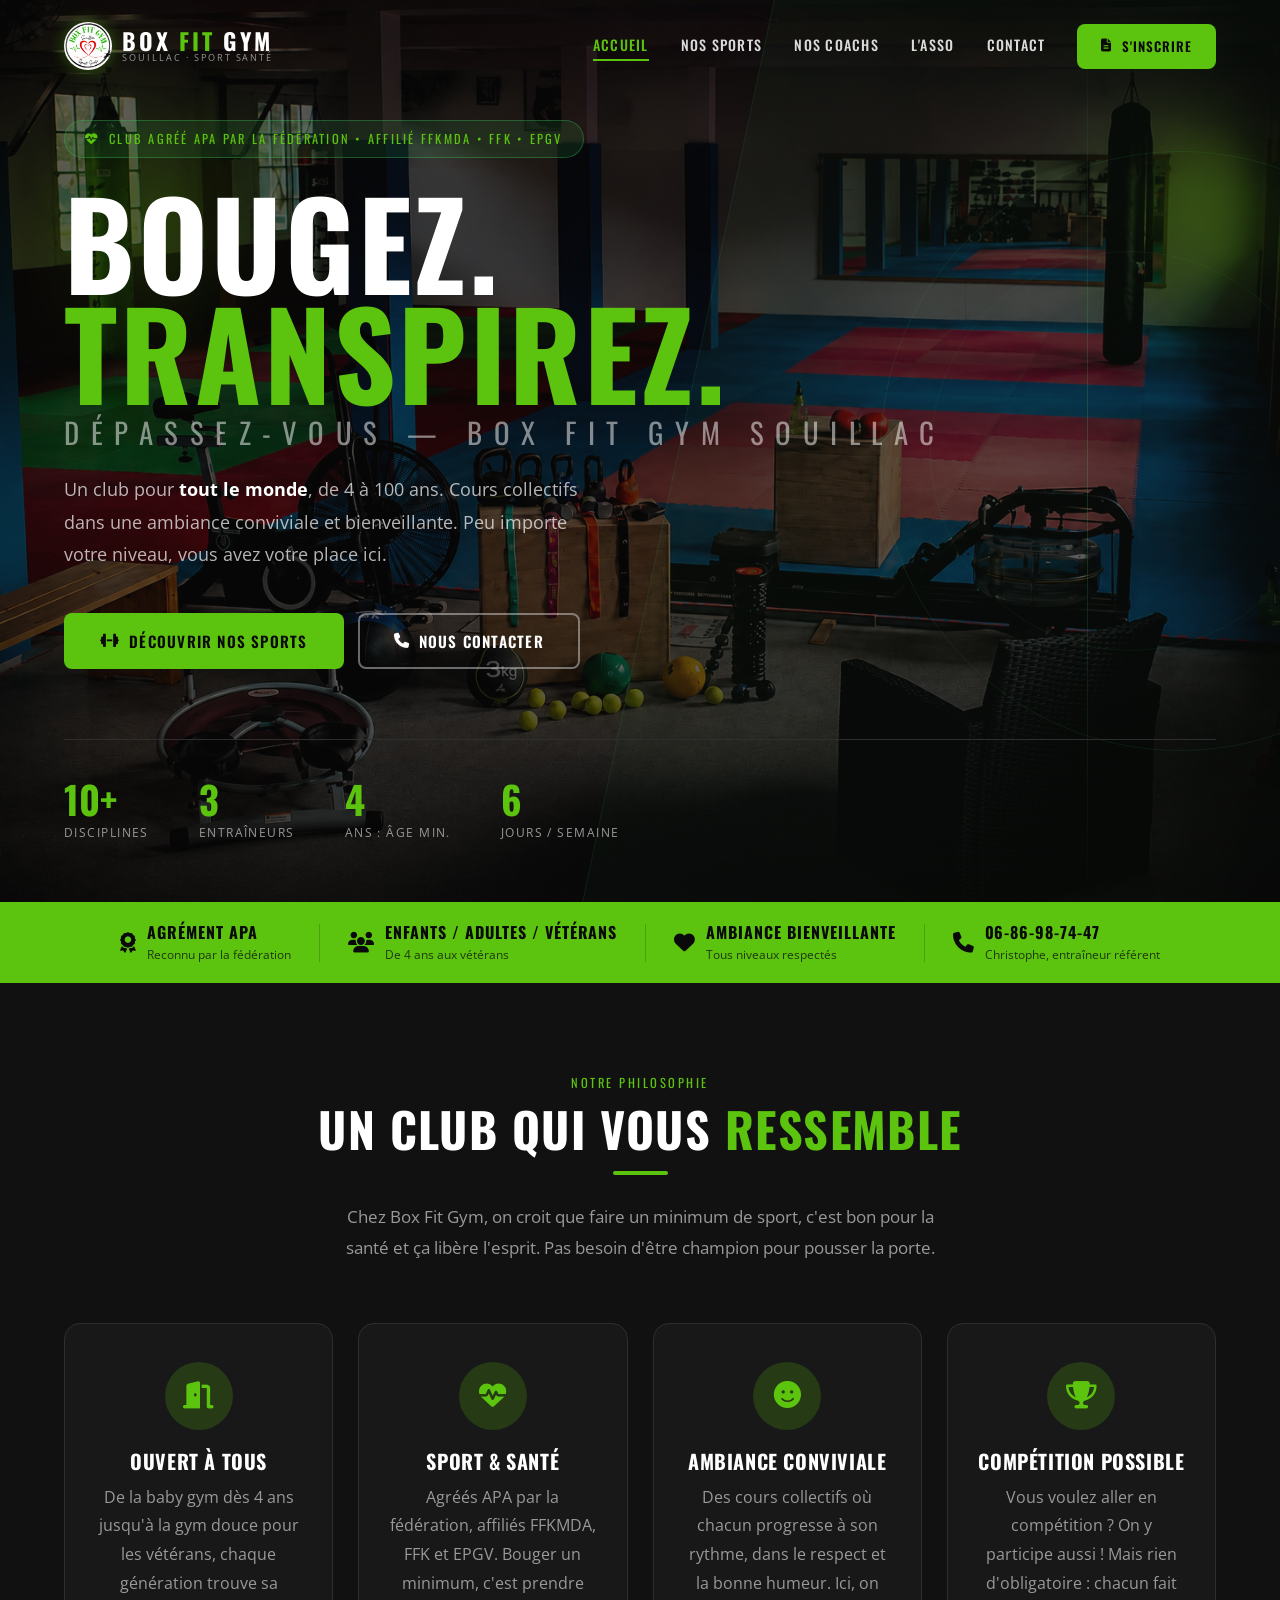
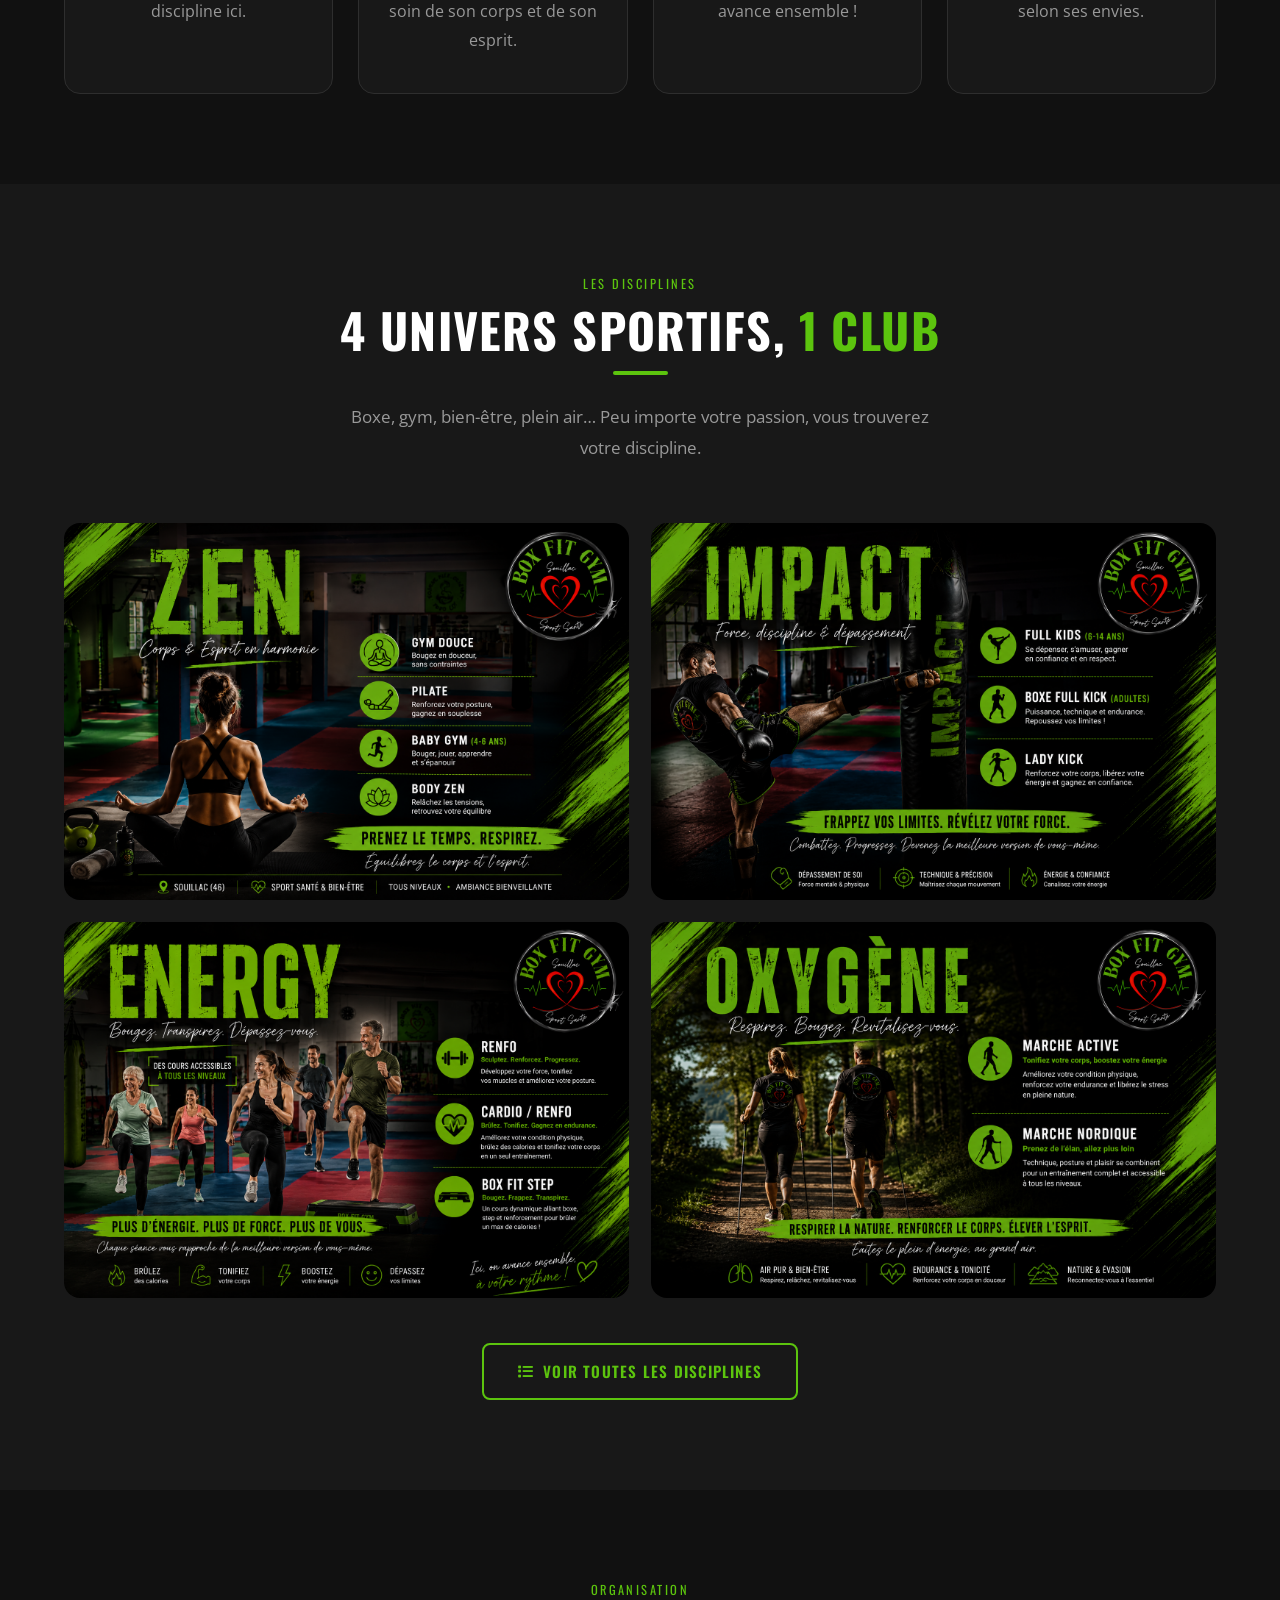
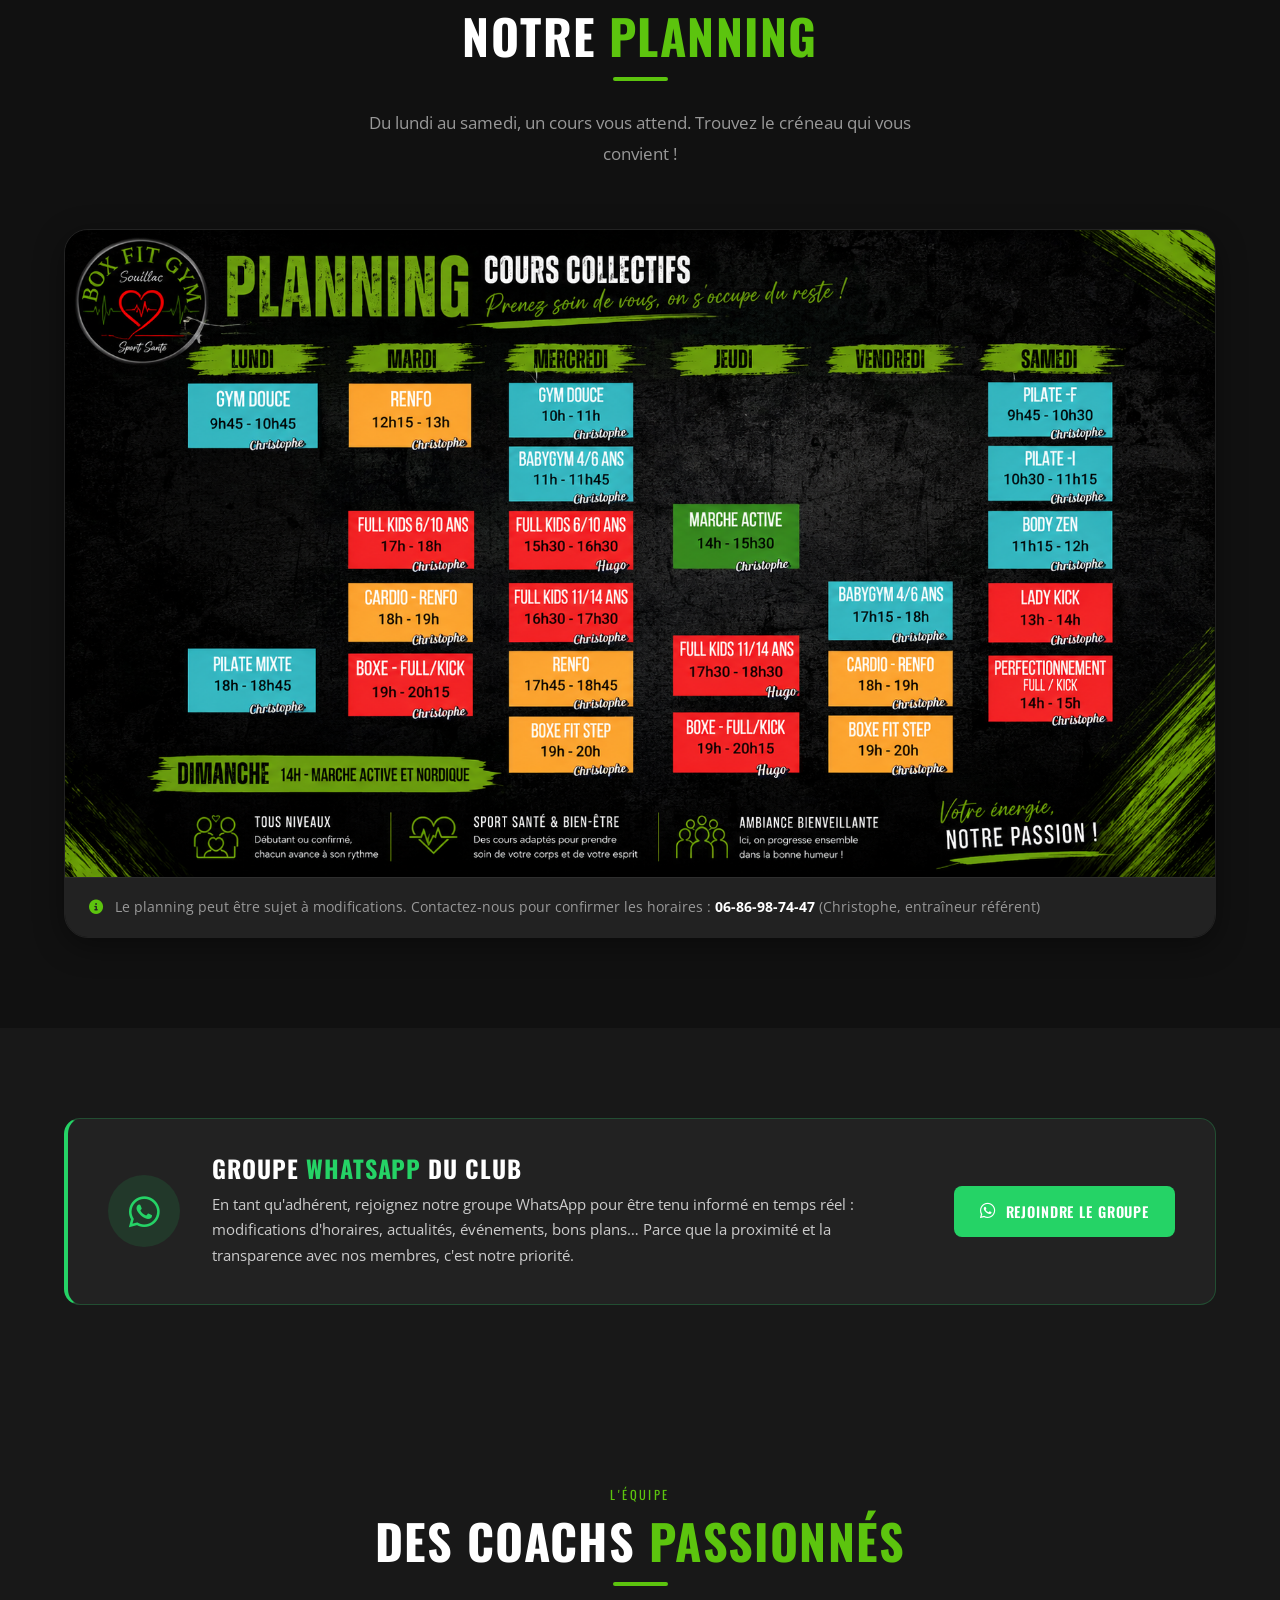
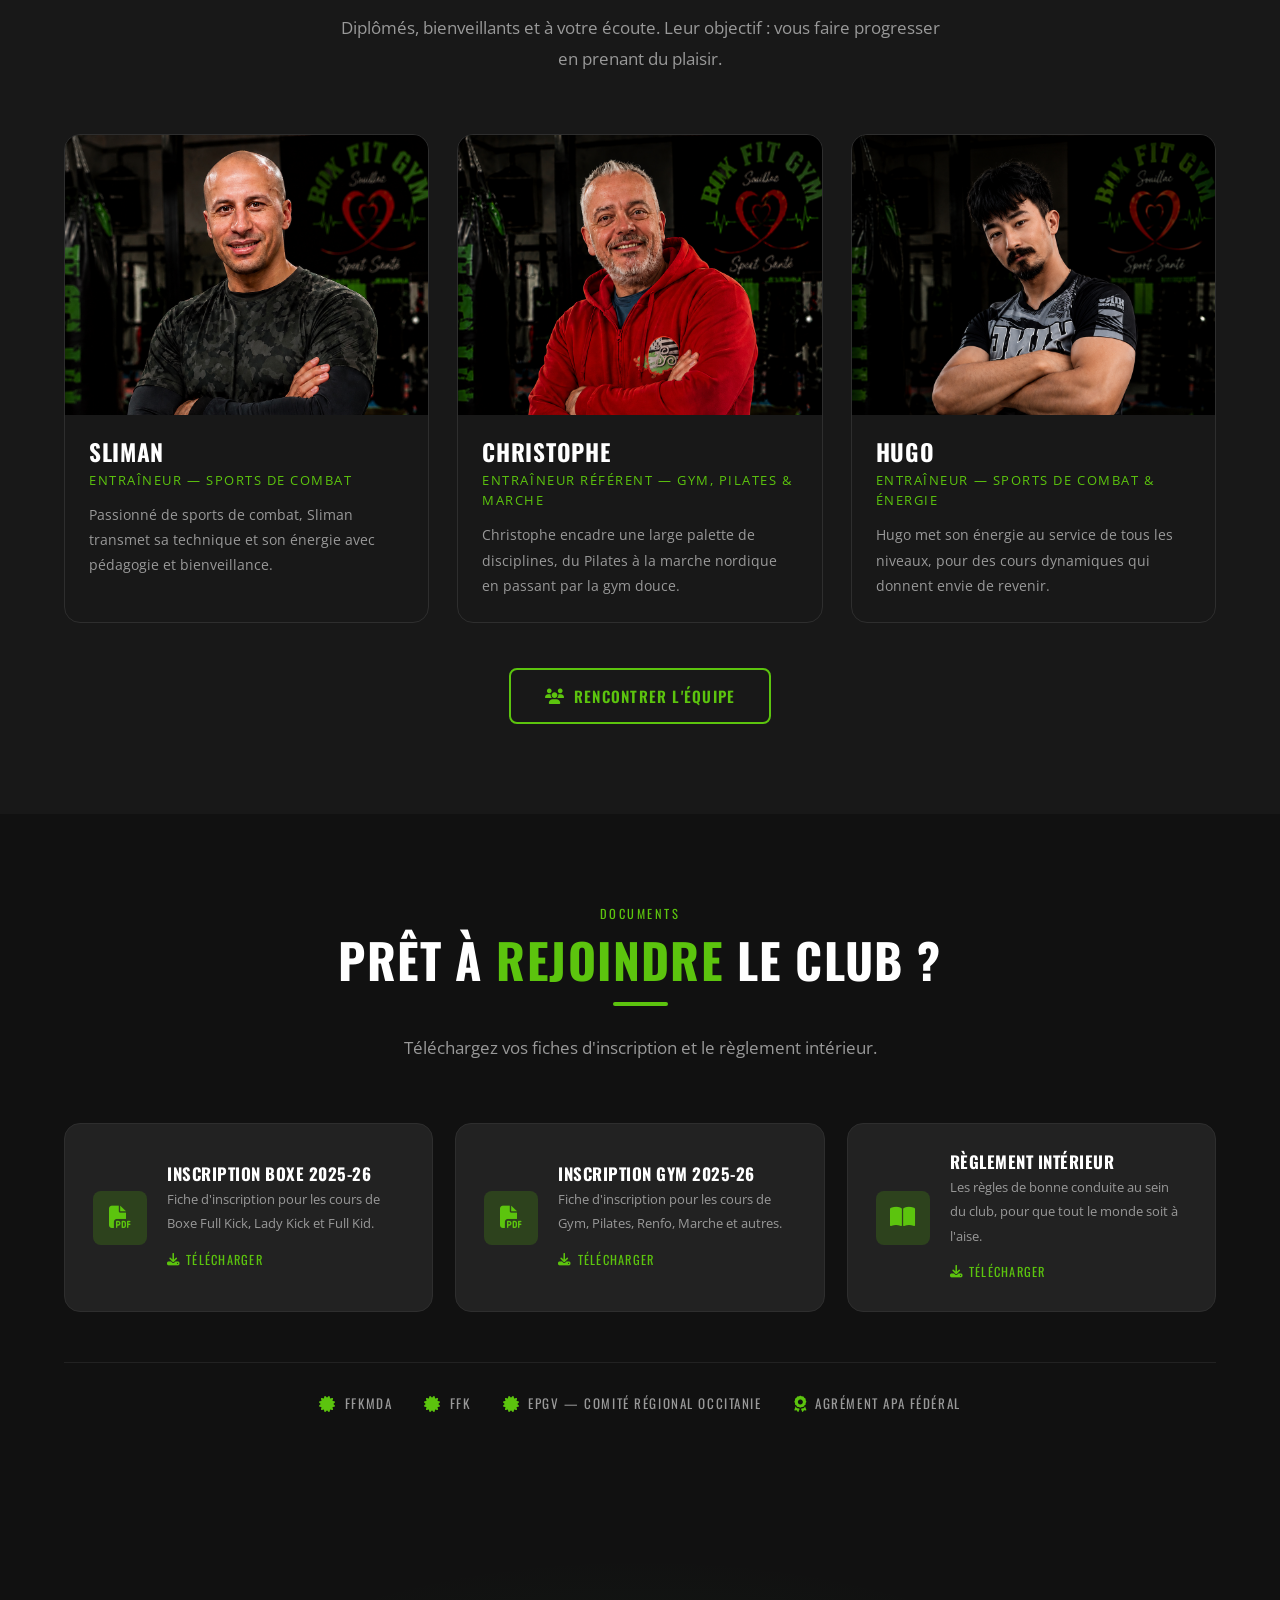
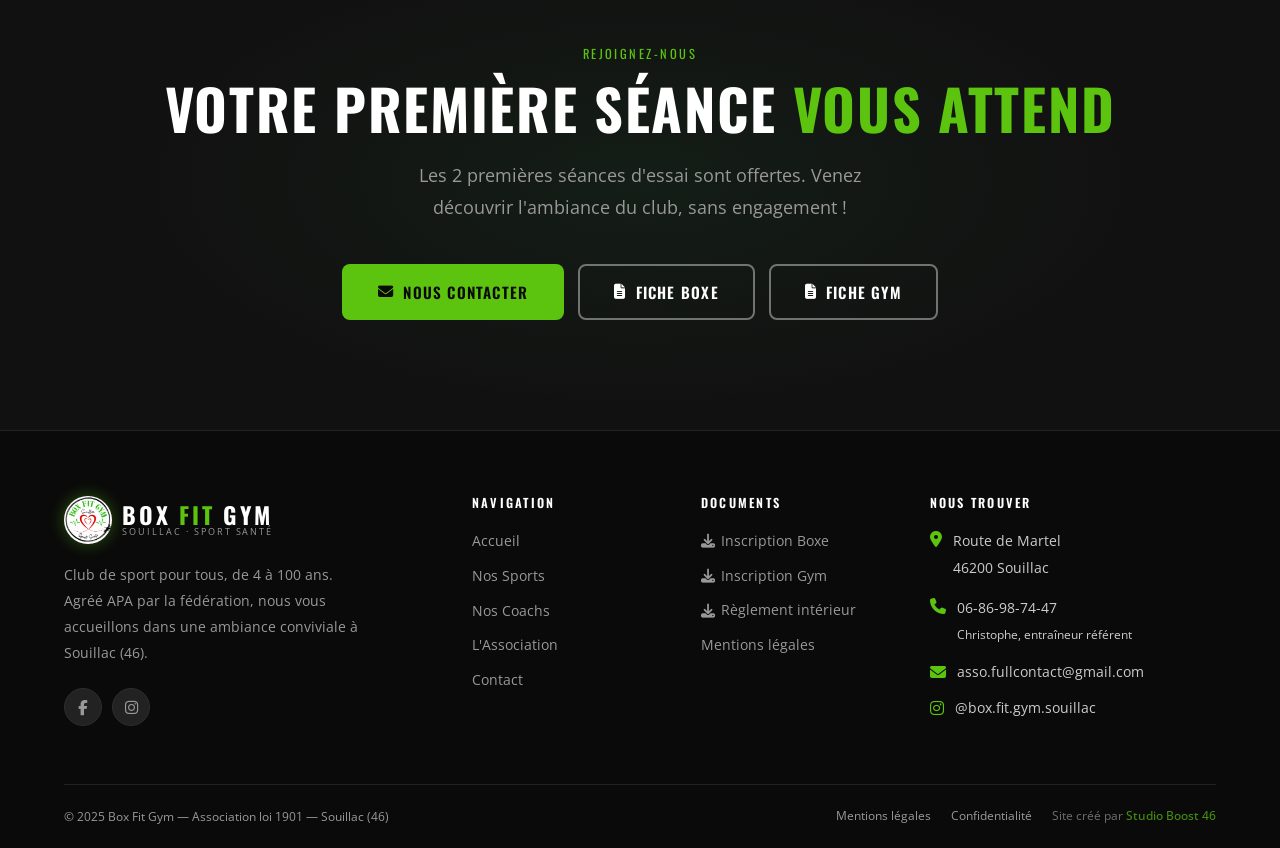
==== commit bb781af3: "Ajouter section groupe WhatsApp sur page d'accueil et page contact Co-Authored-By: Claude Sonnet 4.6" ====
--- a/index.html
+++ b/index.html
@@ -232,6 +232,24 @@
   </div>
 </section>
 
+<!-- ========== WHATSAPP COMMUNAUTÉ ========== -->
+<section class="section section-darker">
+  <div class="container">
+    <div class="whatsapp-banner reveal">
+      <div class="whatsapp-icon-wrap">
+        <i class="fab fa-whatsapp"></i>
+      </div>
+      <div class="whatsapp-content">
+        <h3>Groupe <span style="color:#25D366;">WhatsApp</span> du club</h3>
+        <p>En tant qu'adhérent, rejoignez notre groupe WhatsApp pour être tenu informé en temps réel : modifications d'horaires, actualités, événements, bons plans… Parce que la proximité et la transparence avec nos membres, c'est notre priorité.</p>
+      </div>
+      <a href="https://wa.me/33686987447" target="_blank" rel="noopener" class="btn-whatsapp">
+        <i class="fab fa-whatsapp"></i> Rejoindre le groupe
+      </a>
+    </div>
+  </div>
+</section>
+
 <!-- ========== NOS ENTRAÎNEURS ========== -->
 <section class="section section-darker">
   <div class="container">
--- a/css/style.css
+++ b/css/style.css
@@ -1431,6 +1431,69 @@
 .d5 { transition-delay: 0.5s; }
 
 /* ==================
+   WHATSAPP BANNER
+================== */
+.whatsapp-banner {
+  display: flex;
+  align-items: center;
+  gap: 32px;
+  background: var(--dark-3);
+  border: 1px solid rgba(37, 211, 102, 0.25);
+  border-left: 4px solid #25D366;
+  border-radius: var(--radius-lg);
+  padding: 36px 40px;
+}
+.whatsapp-icon-wrap {
+  flex-shrink: 0;
+  width: 72px;
+  height: 72px;
+  background: rgba(37, 211, 102, 0.12);
+  border-radius: 50%;
+  display: flex;
+  align-items: center;
+  justify-content: center;
+  font-size: 2.2rem;
+  color: #25D366;
+}
+.whatsapp-content { flex: 1; }
+.whatsapp-content h3 {
+  font-family: var(--font-h);
+  font-size: 1.5rem;
+  color: var(--white);
+  margin-bottom: 10px;
+  text-transform: uppercase;
+  letter-spacing: 0.04em;
+}
+.whatsapp-content p {
+  color: var(--gray-light);
+  font-size: 0.95rem;
+  line-height: 1.65;
+  margin: 0;
+}
+.btn-whatsapp {
+  display: inline-flex;
+  align-items: center;
+  gap: 10px;
+  background: #25D366;
+  color: #fff;
+  font-family: var(--font-h);
+  font-size: 0.9rem;
+  font-weight: 600;
+  letter-spacing: 0.06em;
+  text-transform: uppercase;
+  padding: 14px 26px;
+  border-radius: var(--radius);
+  white-space: nowrap;
+  transition: background 0.2s, transform 0.2s;
+  text-decoration: none;
+}
+.btn-whatsapp:hover {
+  background: #1ebe5d;
+  transform: translateY(-2px);
+}
+.btn-whatsapp i { font-size: 1.1rem; }
+
+/* ==================
    RESPONSIVE
 ================== */
 @media (max-width: 1024px) {
@@ -1439,6 +1502,8 @@
   .asso-badge { right: 20px; }
 }
 @media (max-width: 768px) {
+  .whatsapp-banner { flex-direction: column; text-align: center; padding: 28px 24px; gap: 20px; }
+  .btn-whatsapp { width: 100%; justify-content: center; }
   .section { padding: 65px 0; }
   .nav-menu {
     position: fixed;
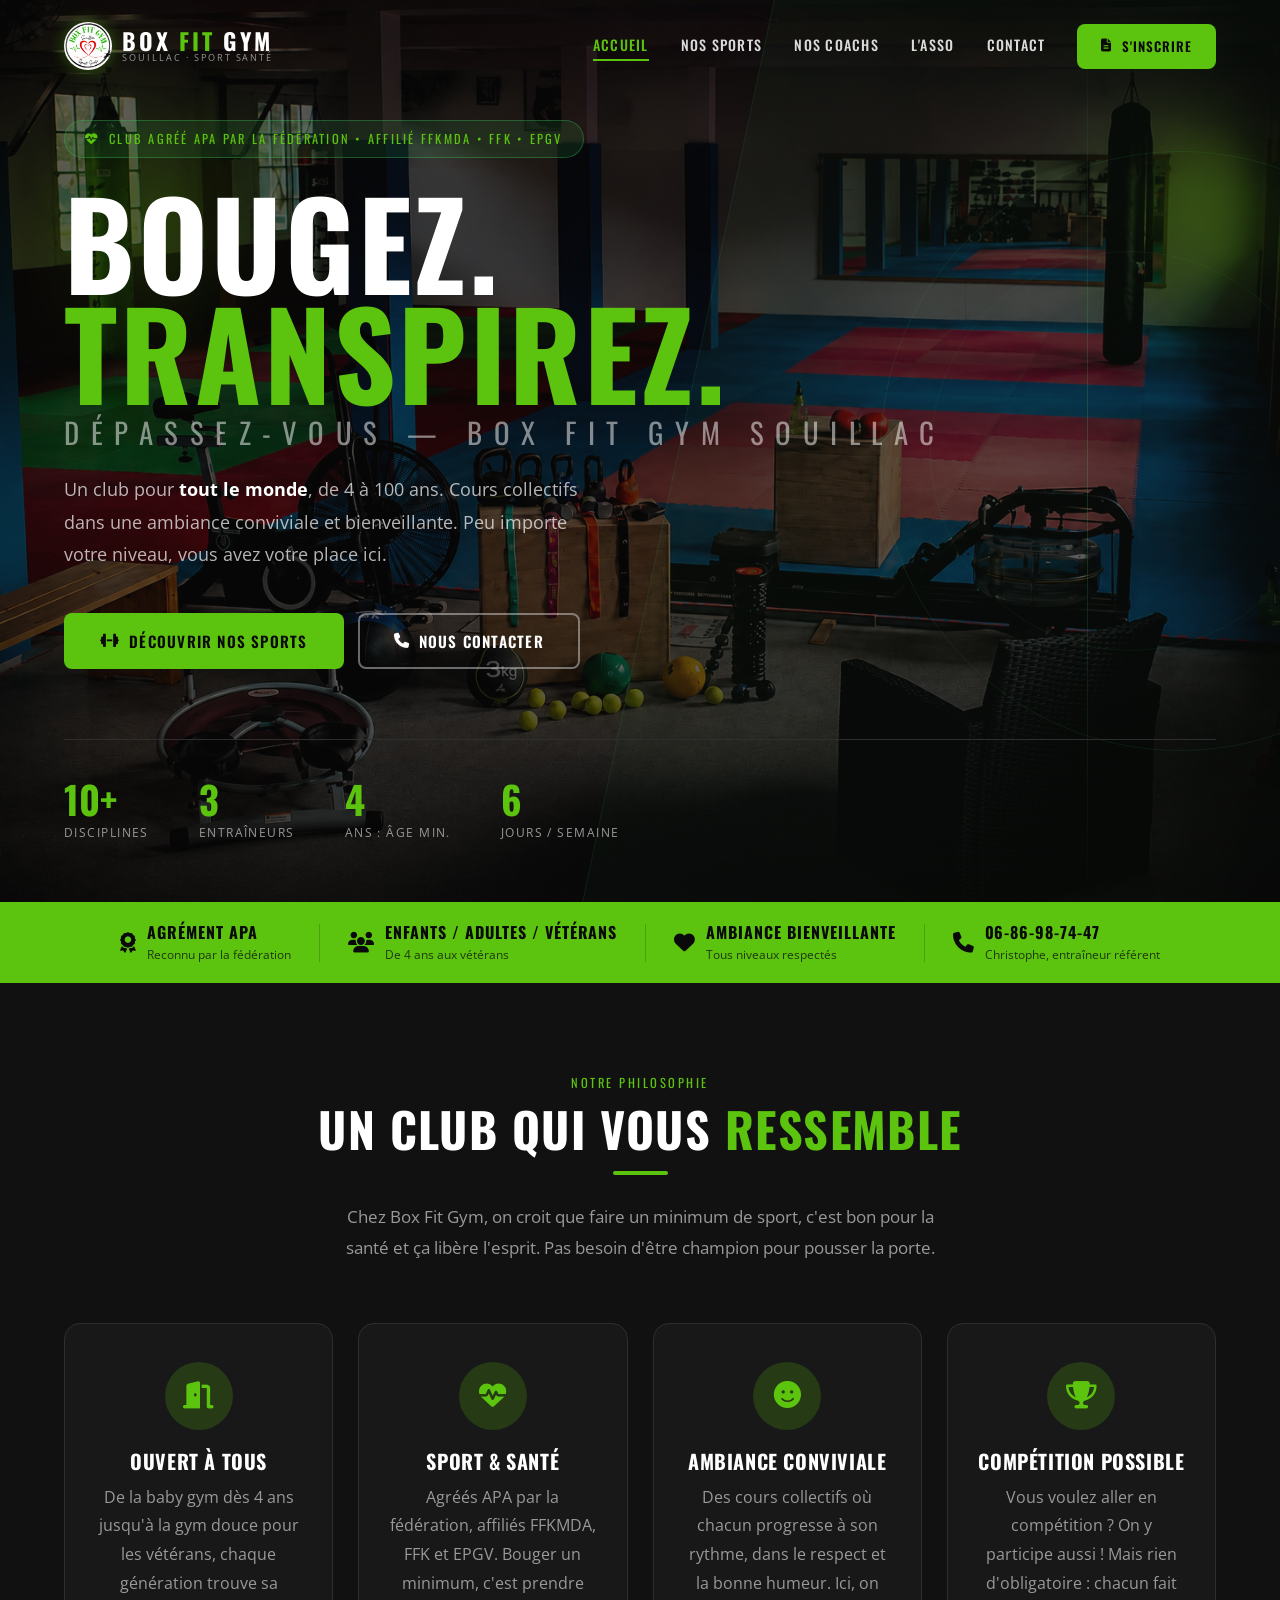
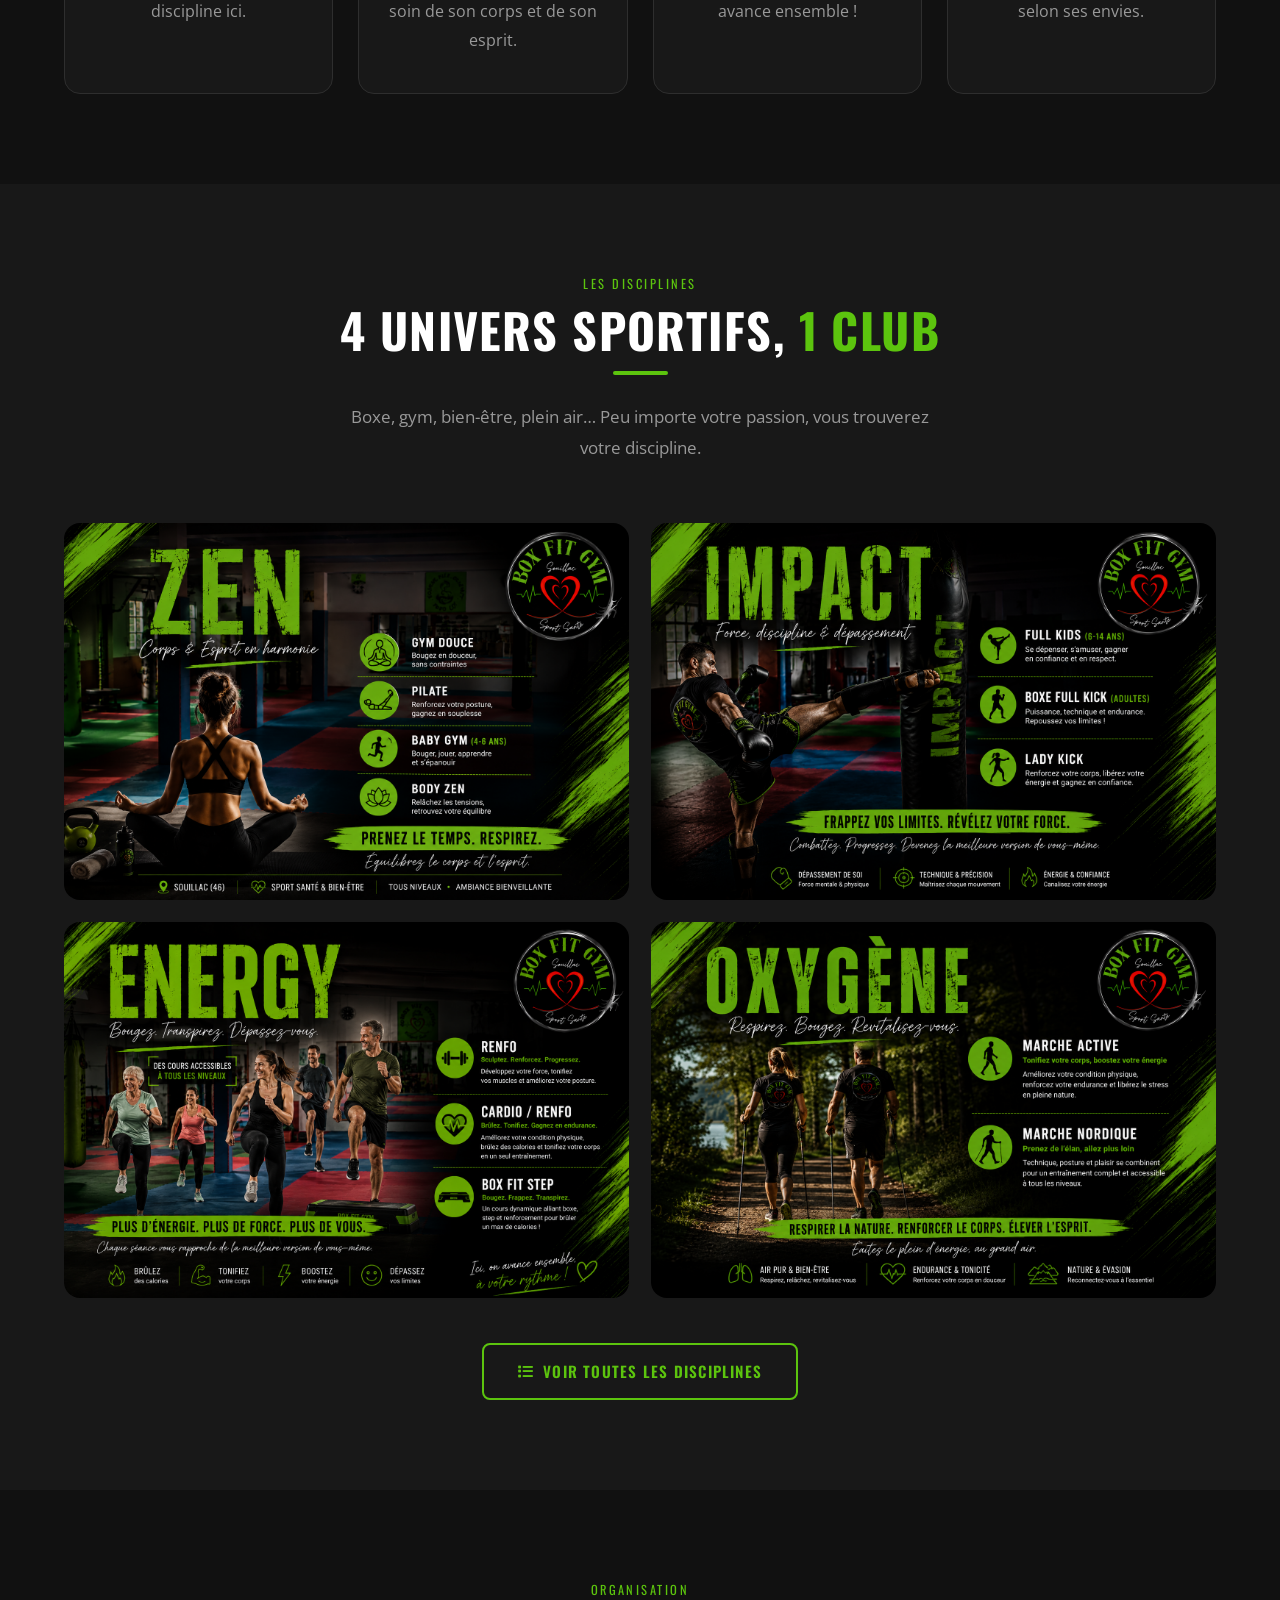
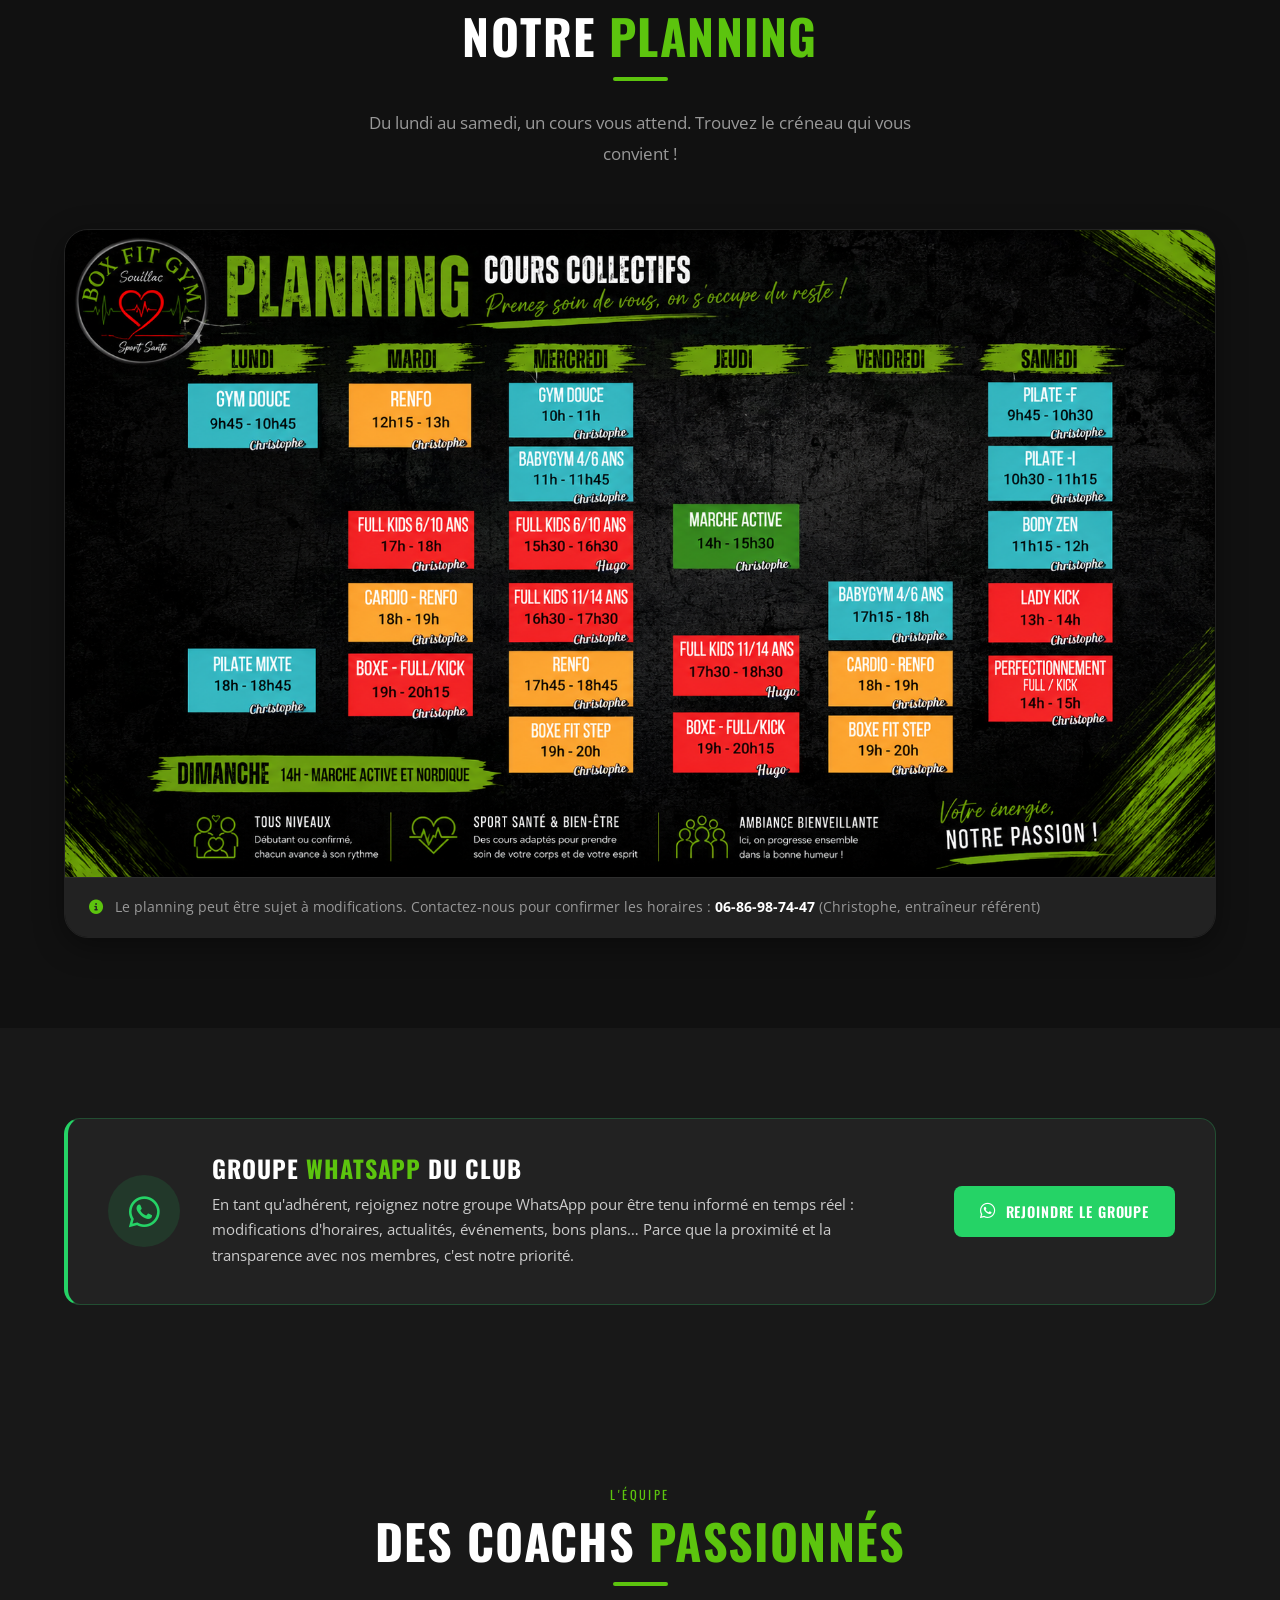
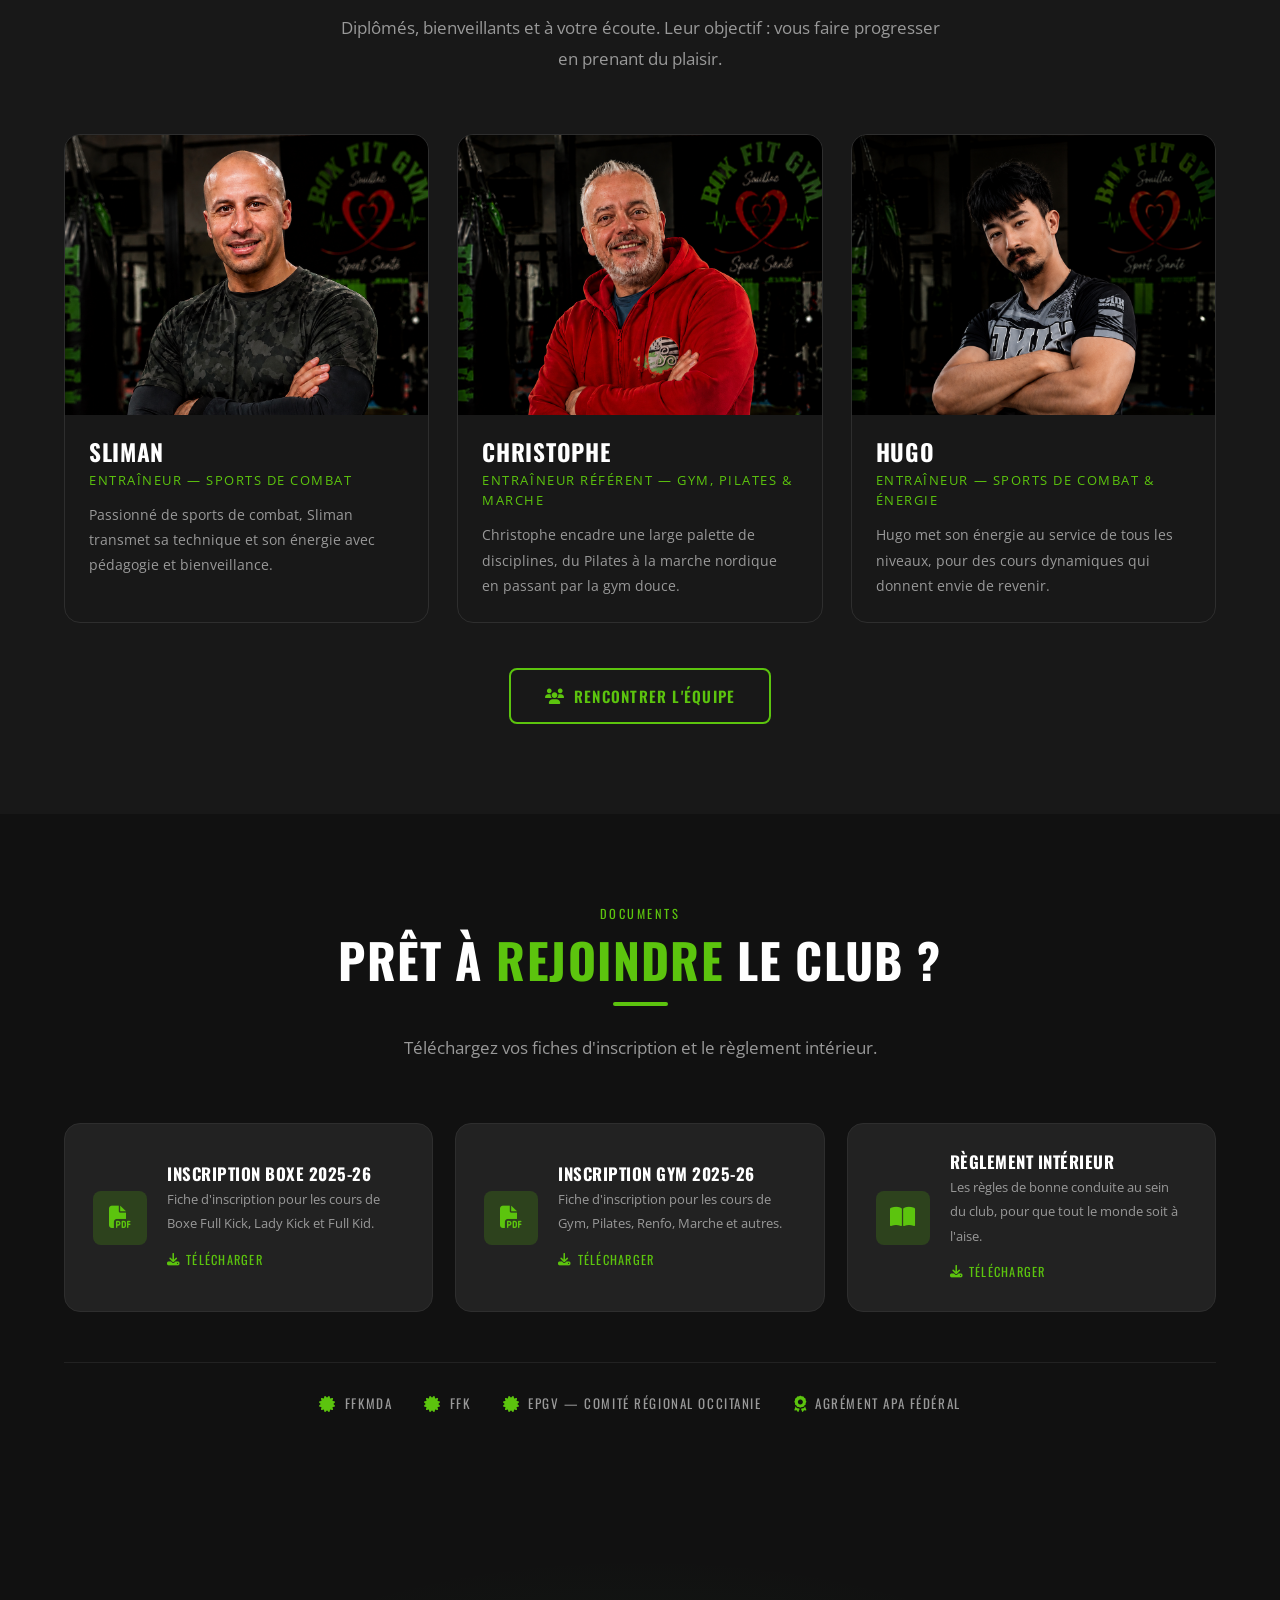
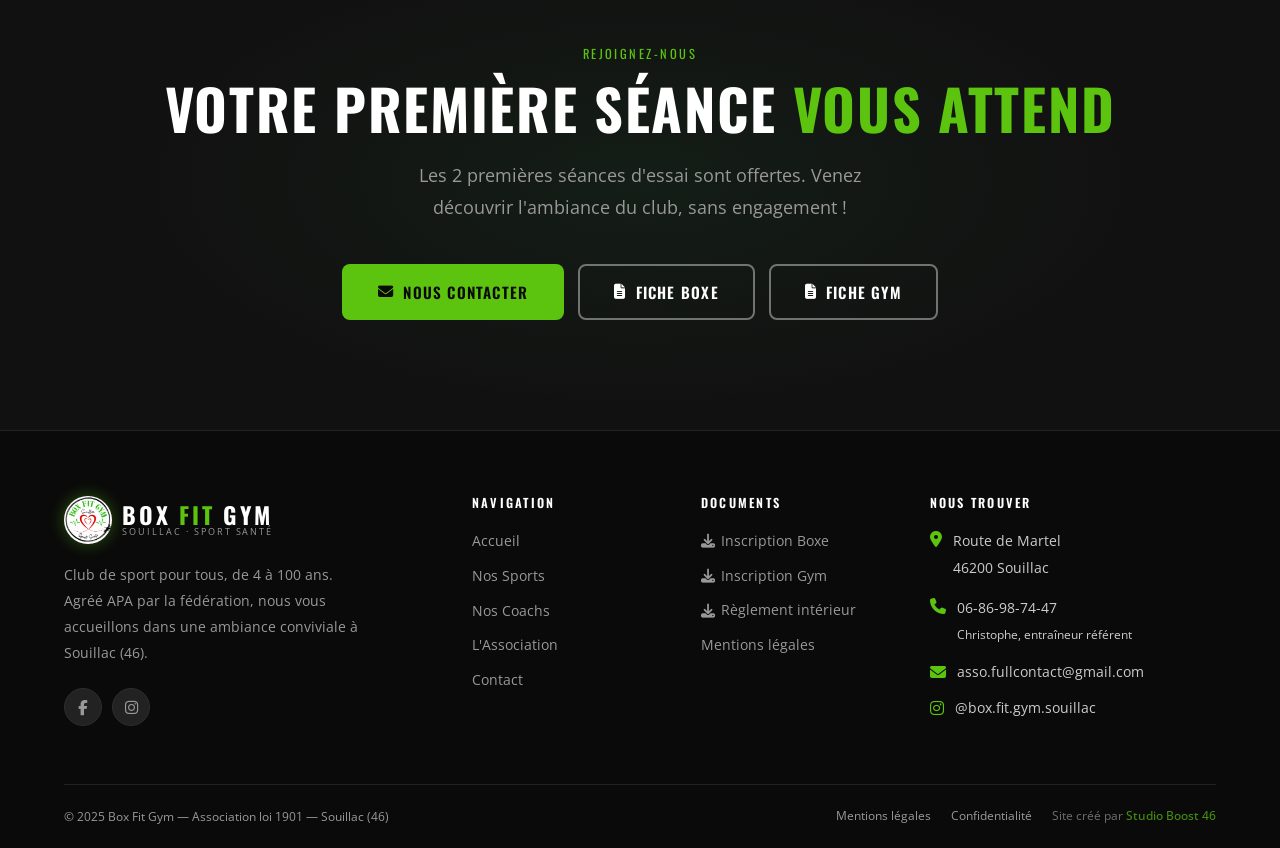
==== commit b13bface: "Harmoniser la couleur du mot WhatsApp avec le vert du site Co-Authored-By: Claude Sonnet 4.6 <norepl" ====
--- a/index.html
+++ b/index.html
@@ -240,7 +240,7 @@
         <i class="fab fa-whatsapp"></i>
       </div>
       <div class="whatsapp-content">
-        <h3>Groupe <span style="color:#25D366;">WhatsApp</span> du club</h3>
+        <h3>Groupe <span class="text-green">WhatsApp</span> du club</h3>
         <p>En tant qu'adhérent, rejoignez notre groupe WhatsApp pour être tenu informé en temps réel : modifications d'horaires, actualités, événements, bons plans… Parce que la proximité et la transparence avec nos membres, c'est notre priorité.</p>
       </div>
       <a href="https://wa.me/33686987447" target="_blank" rel="noopener" class="btn-whatsapp">
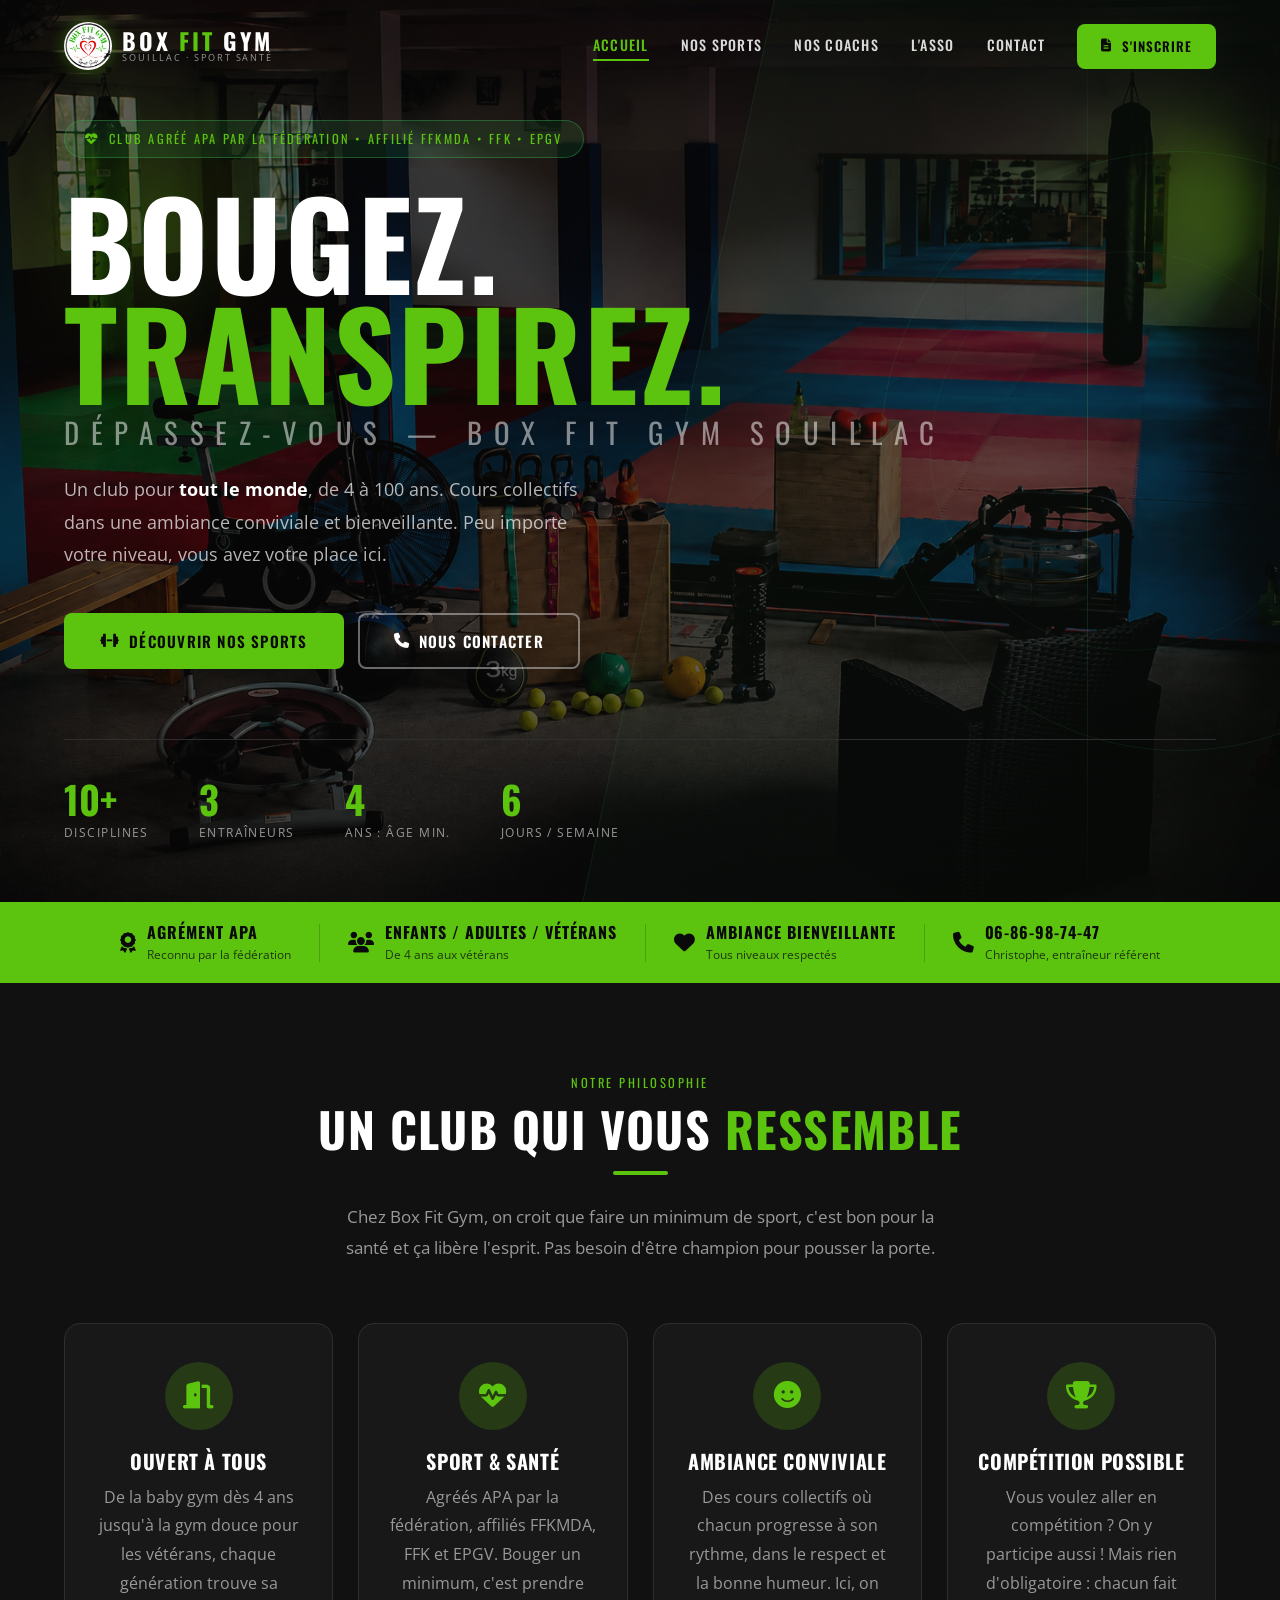
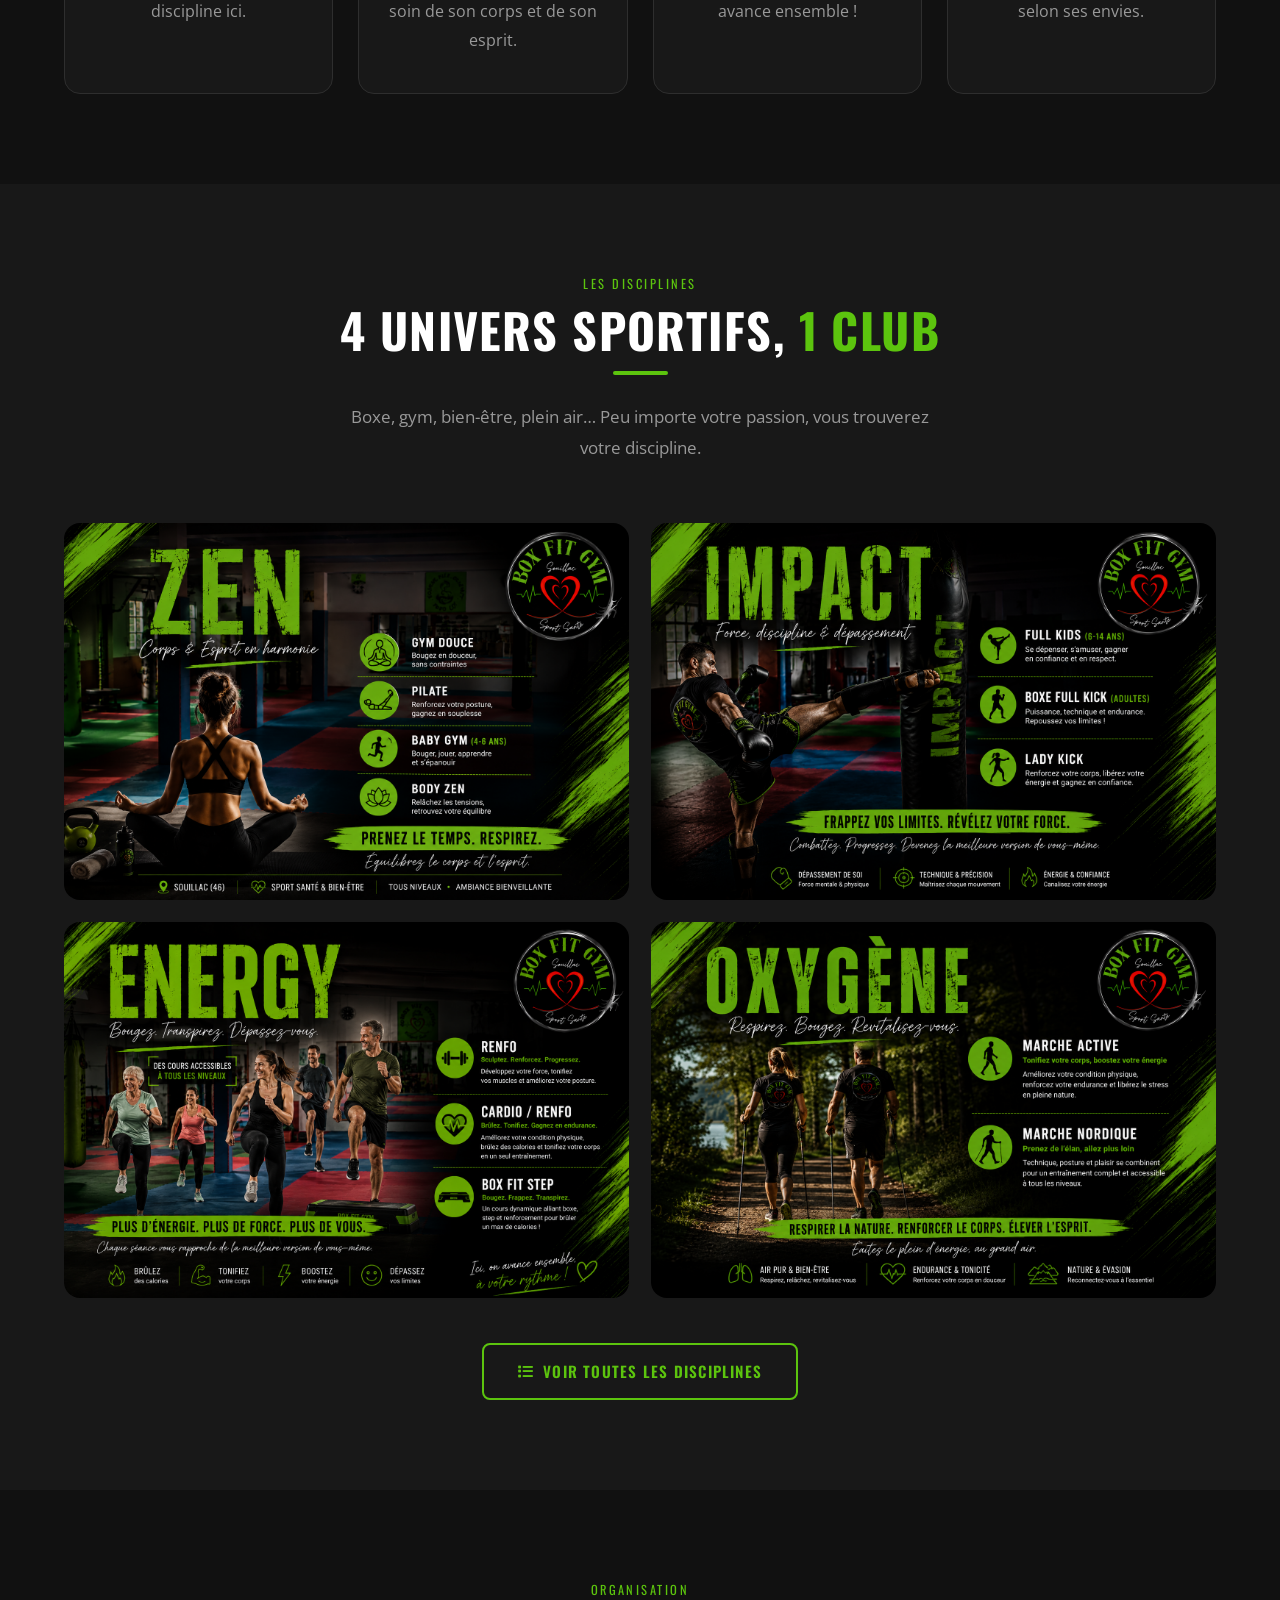
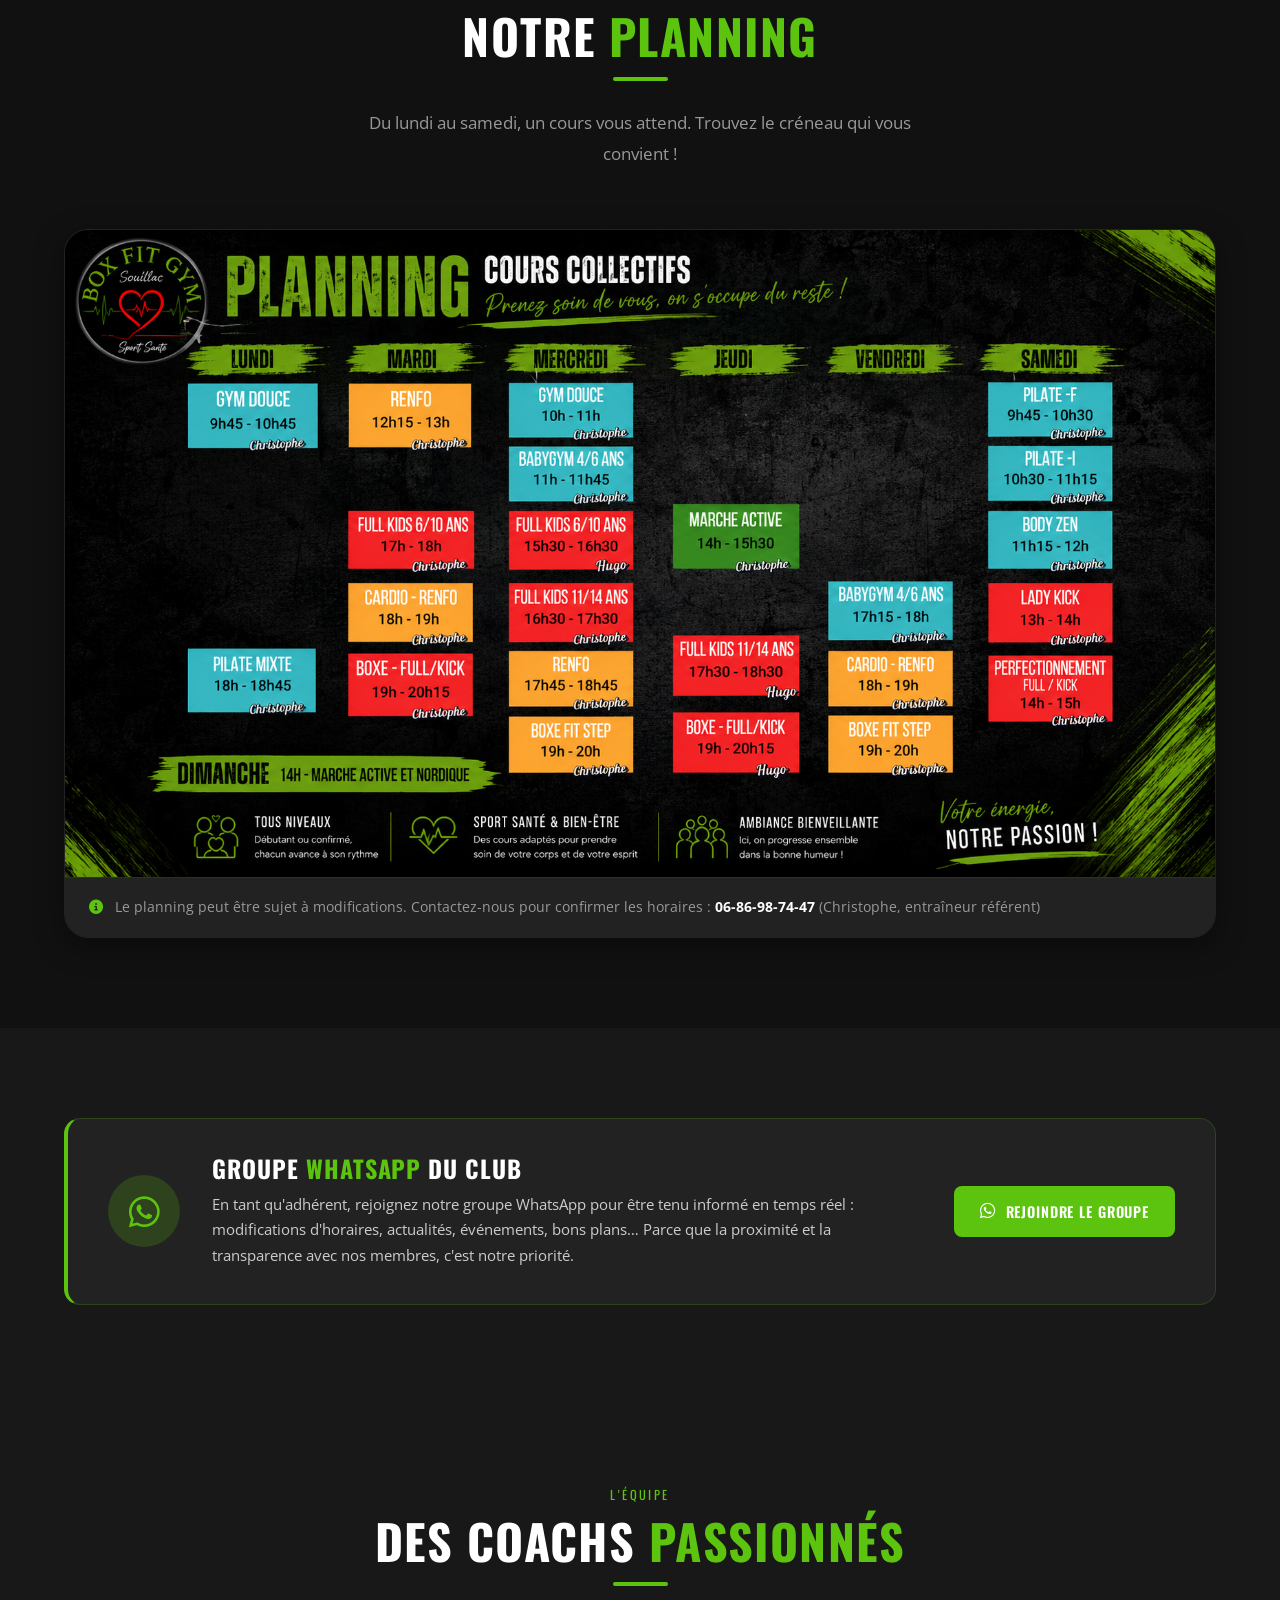
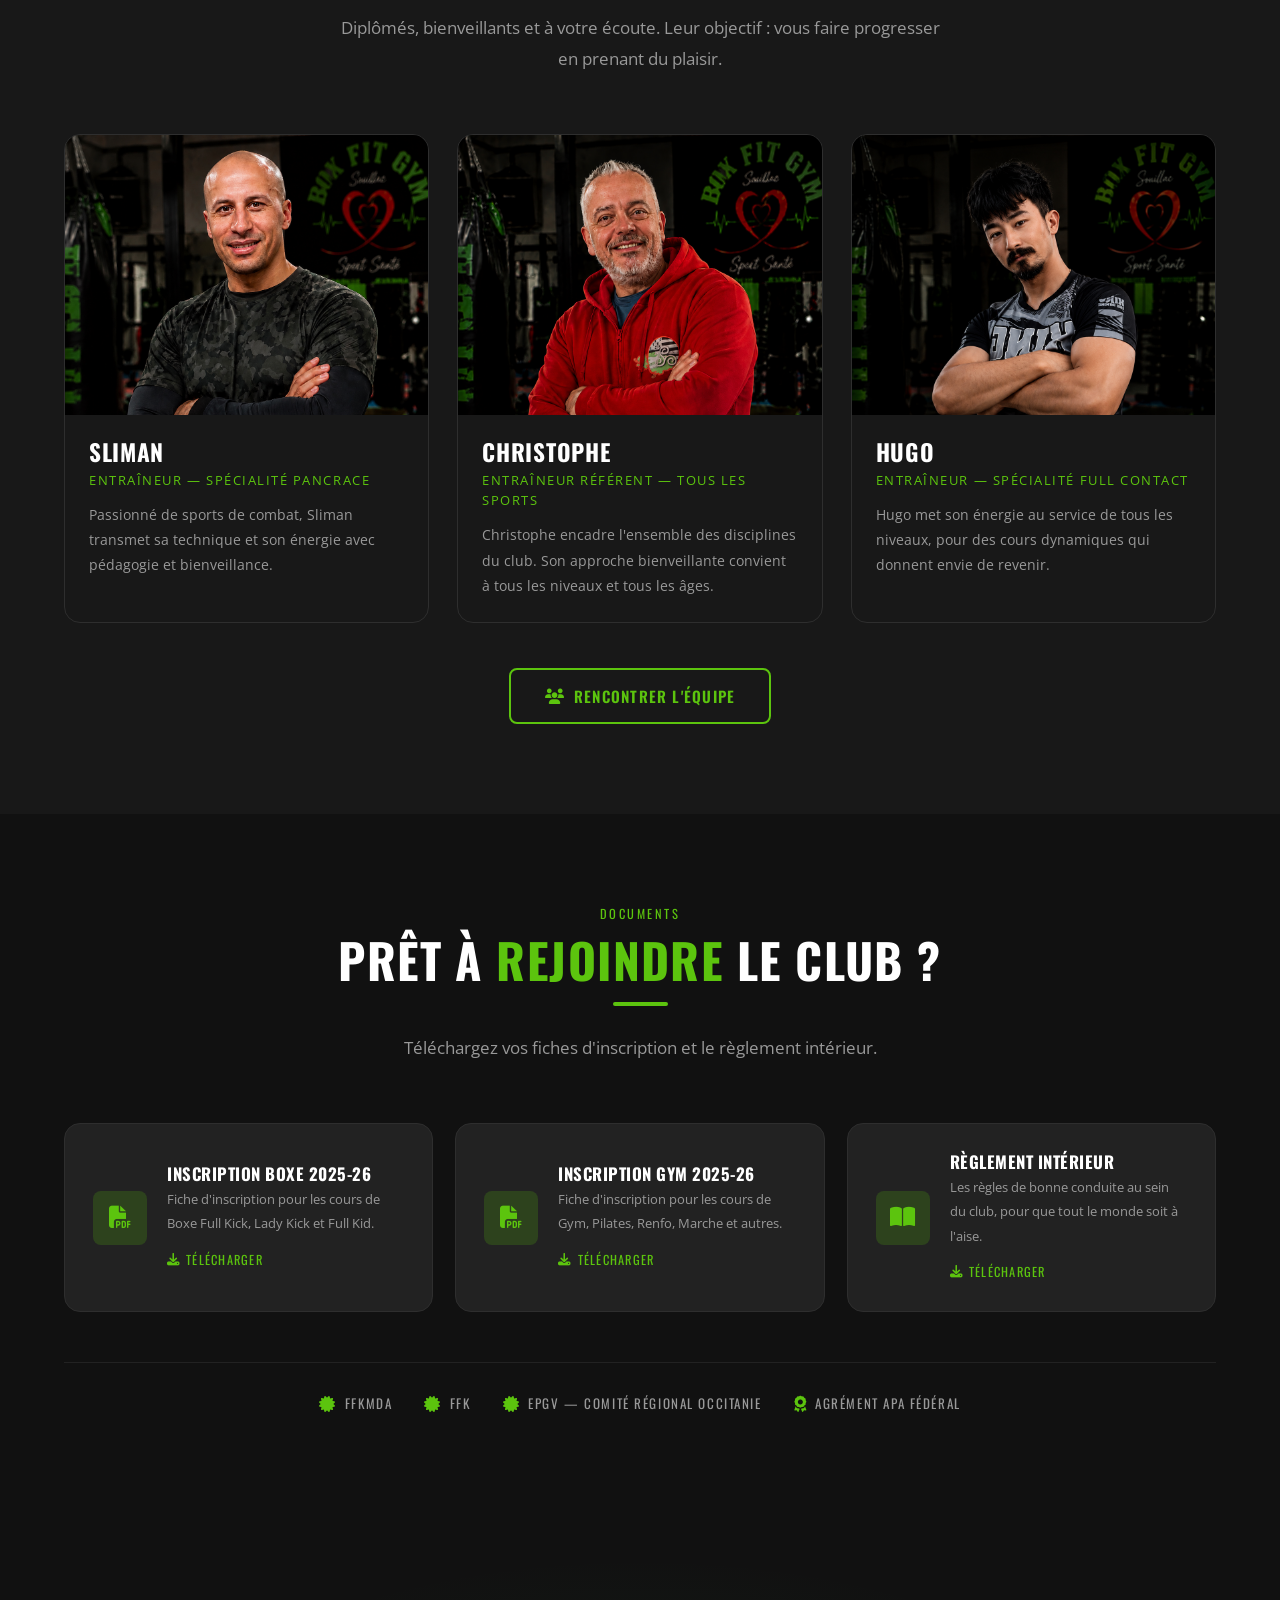
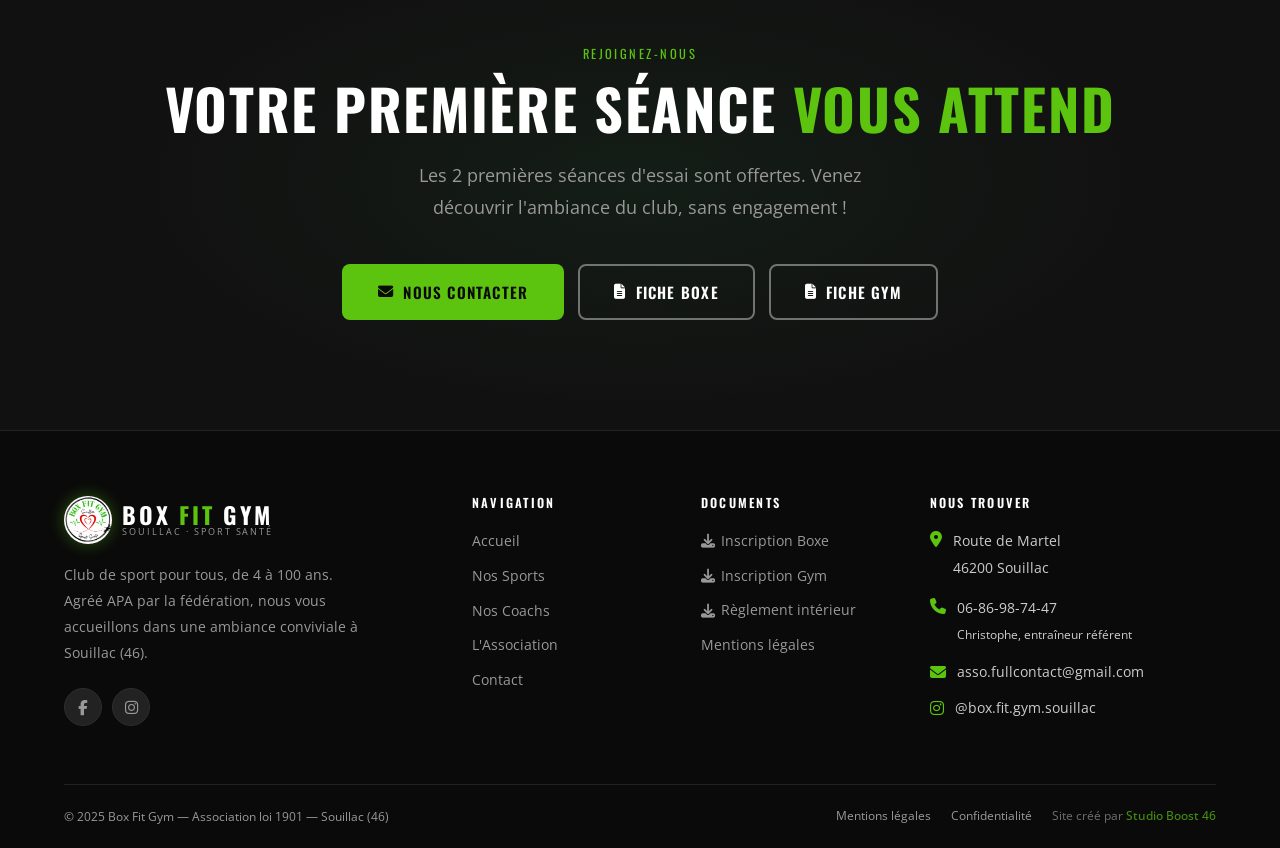
==== commit 70a76d96: "Corriger spécialités coachs : Pancrace (Sliman), Full Contact (Hugo), Tous les sports (Christophe) C" ====
--- a/index.html
+++ b/index.html
@@ -268,7 +268,7 @@
         </div>
         <div class="coach-info">
           <h3 class="coach-name">Sliman</h3>
-          <div class="coach-role">Entraîneur &mdash; Sports de combat</div>
+          <div class="coach-role">Entraîneur &mdash; Spécialité Pancrace</div>
           <p class="coach-bio">Passionné de sports de combat, Sliman transmet sa technique et son énergie avec pédagogie et bienveillance.</p>
         </div>
       </div>
@@ -279,8 +279,8 @@
         </div>
         <div class="coach-info">
           <h3 class="coach-name">Christophe</h3>
-          <div class="coach-role">Entraîneur référent &mdash; Gym, Pilates &amp; Marche</div>
-          <p class="coach-bio">Christophe encadre une large palette de disciplines, du Pilates à la marche nordique en passant par la gym douce.</p>
+          <div class="coach-role">Entraîneur référent &mdash; Tous les sports</div>
+          <p class="coach-bio">Christophe encadre l'ensemble des disciplines du club. Son approche bienveillante convient à tous les niveaux et tous les âges.</p>
         </div>
       </div>
 
@@ -290,7 +290,7 @@
         </div>
         <div class="coach-info">
           <h3 class="coach-name">Hugo</h3>
-          <div class="coach-role">Entraîneur &mdash; Sports de combat &amp; Énergie</div>
+          <div class="coach-role">Entraîneur &mdash; Spécialité Full Contact</div>
           <p class="coach-bio">Hugo met son énergie au service de tous les niveaux, pour des cours dynamiques qui donnent envie de revenir.</p>
         </div>
       </div>
--- a/css/style.css
+++ b/css/style.css
@@ -1438,8 +1438,8 @@
   align-items: center;
   gap: 32px;
   background: var(--dark-3);
-  border: 1px solid rgba(37, 211, 102, 0.25);
-  border-left: 4px solid #25D366;
+  border: 1px solid var(--green-glow);
+  border-left: 4px solid var(--green);
   border-radius: var(--radius-lg);
   padding: 36px 40px;
 }
@@ -1447,13 +1447,13 @@
   flex-shrink: 0;
   width: 72px;
   height: 72px;
-  background: rgba(37, 211, 102, 0.12);
+  background: var(--green-glow);
   border-radius: 50%;
   display: flex;
   align-items: center;
   justify-content: center;
   font-size: 2.2rem;
-  color: #25D366;
+  color: var(--green);
 }
 .whatsapp-content { flex: 1; }
 .whatsapp-content h3 {
@@ -1474,7 +1474,7 @@
   display: inline-flex;
   align-items: center;
   gap: 10px;
-  background: #25D366;
+  background: var(--green);
   color: #fff;
   font-family: var(--font-h);
   font-size: 0.9rem;
@@ -1488,7 +1488,7 @@
   text-decoration: none;
 }
 .btn-whatsapp:hover {
-  background: #1ebe5d;
+  background: var(--green-dark);
   transform: translateY(-2px);
 }
 .btn-whatsapp i { font-size: 1.1rem; }
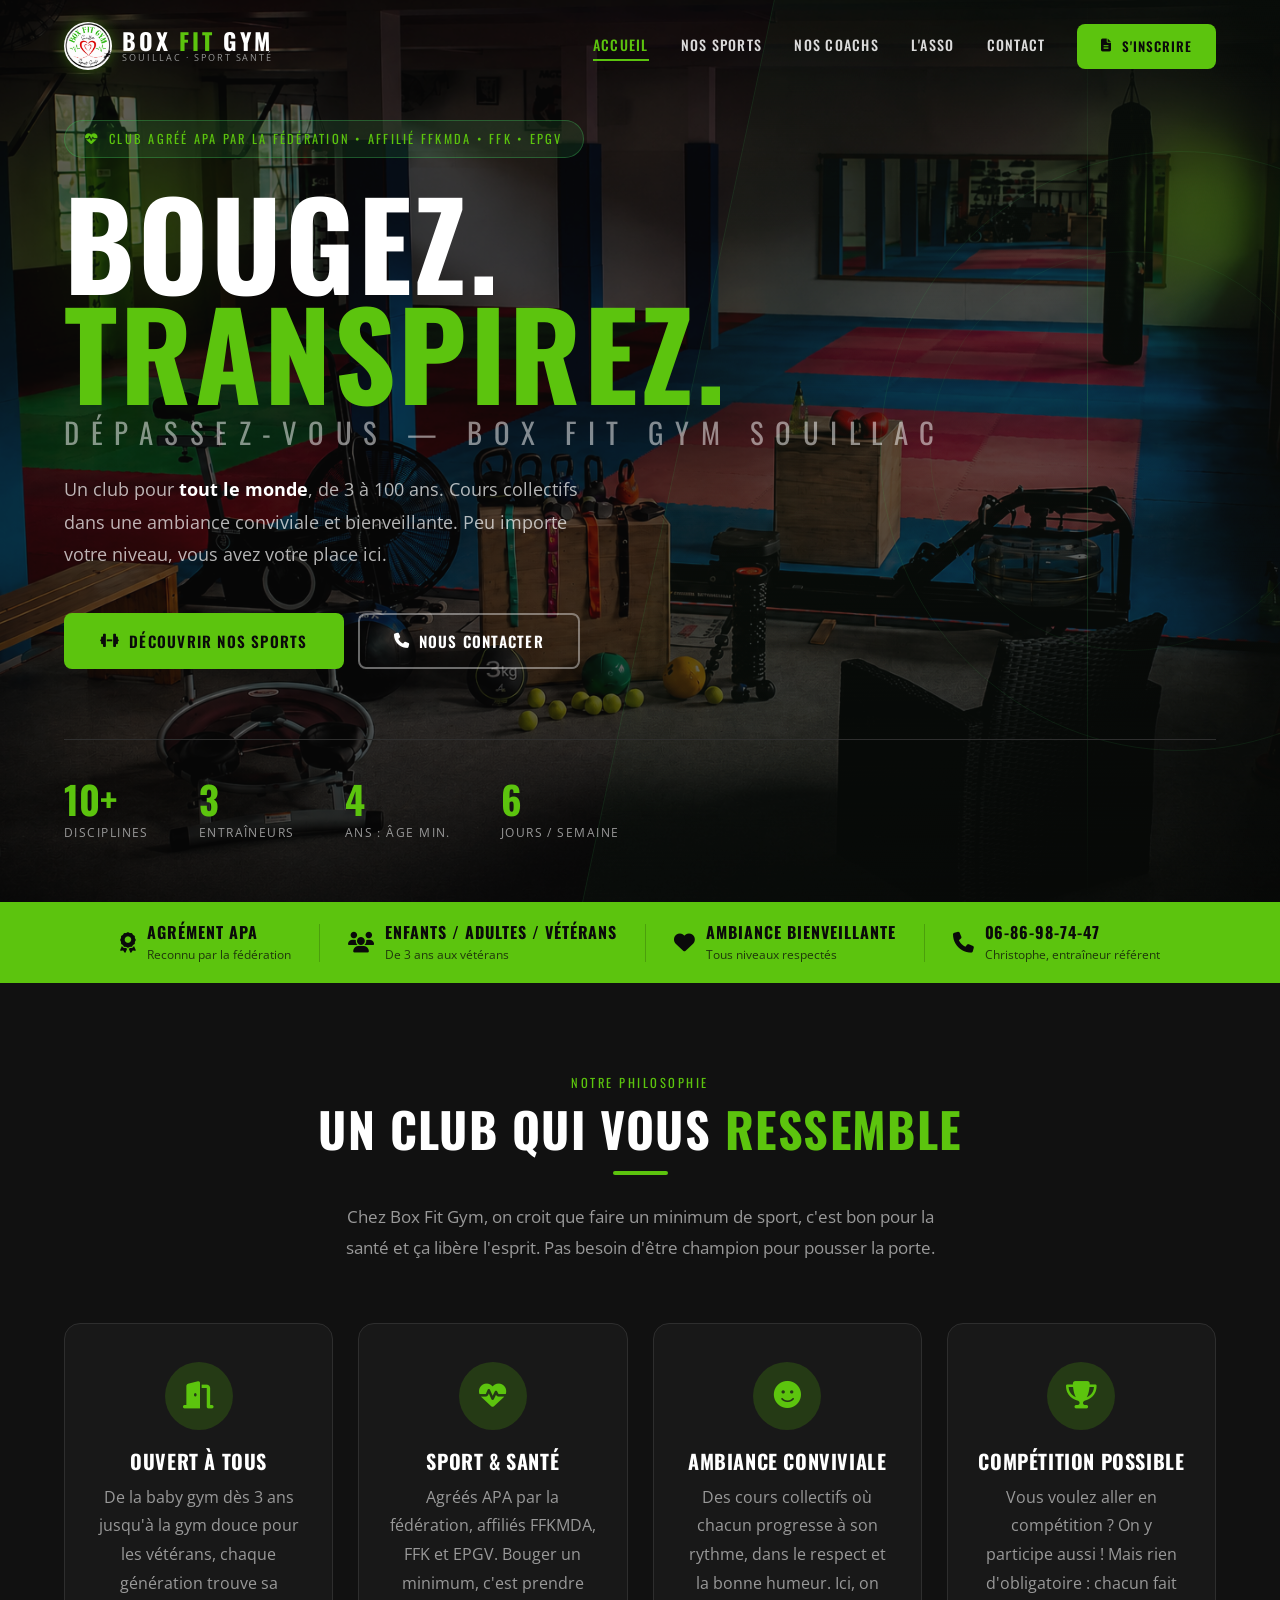
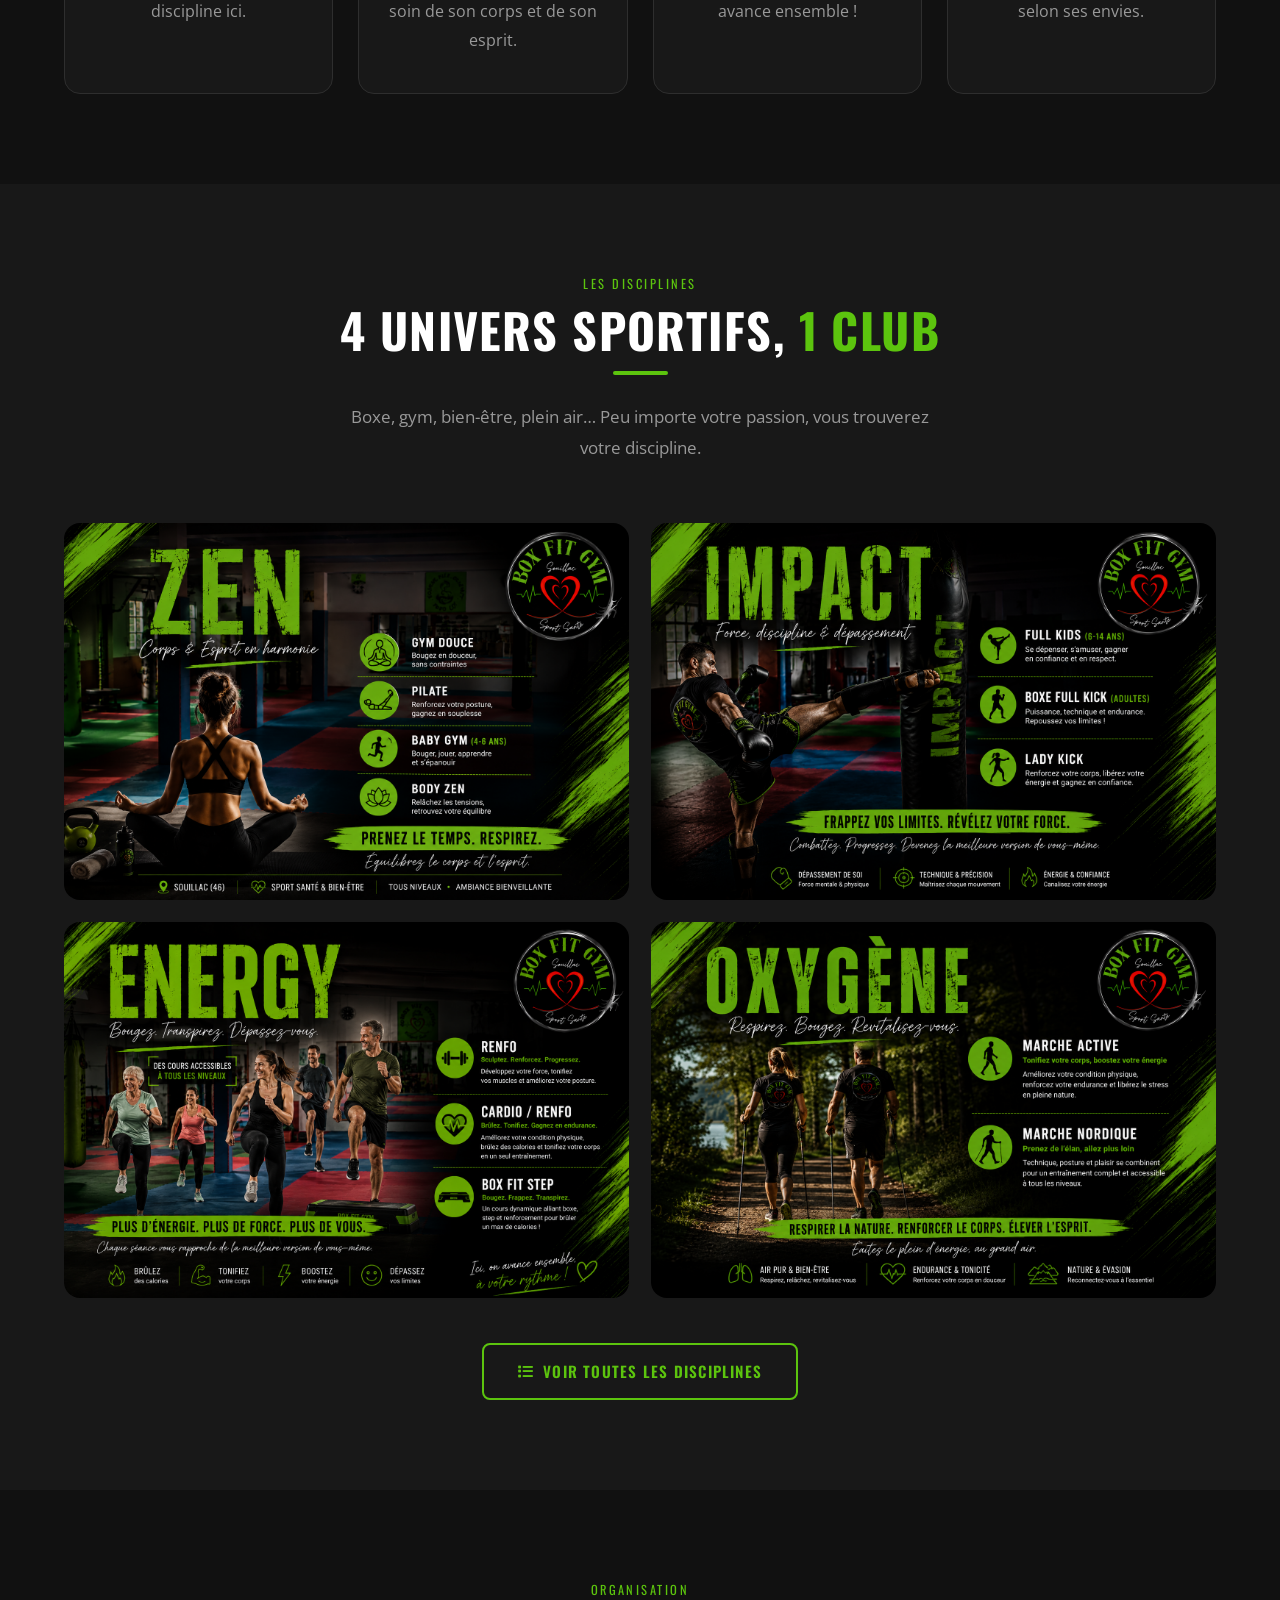
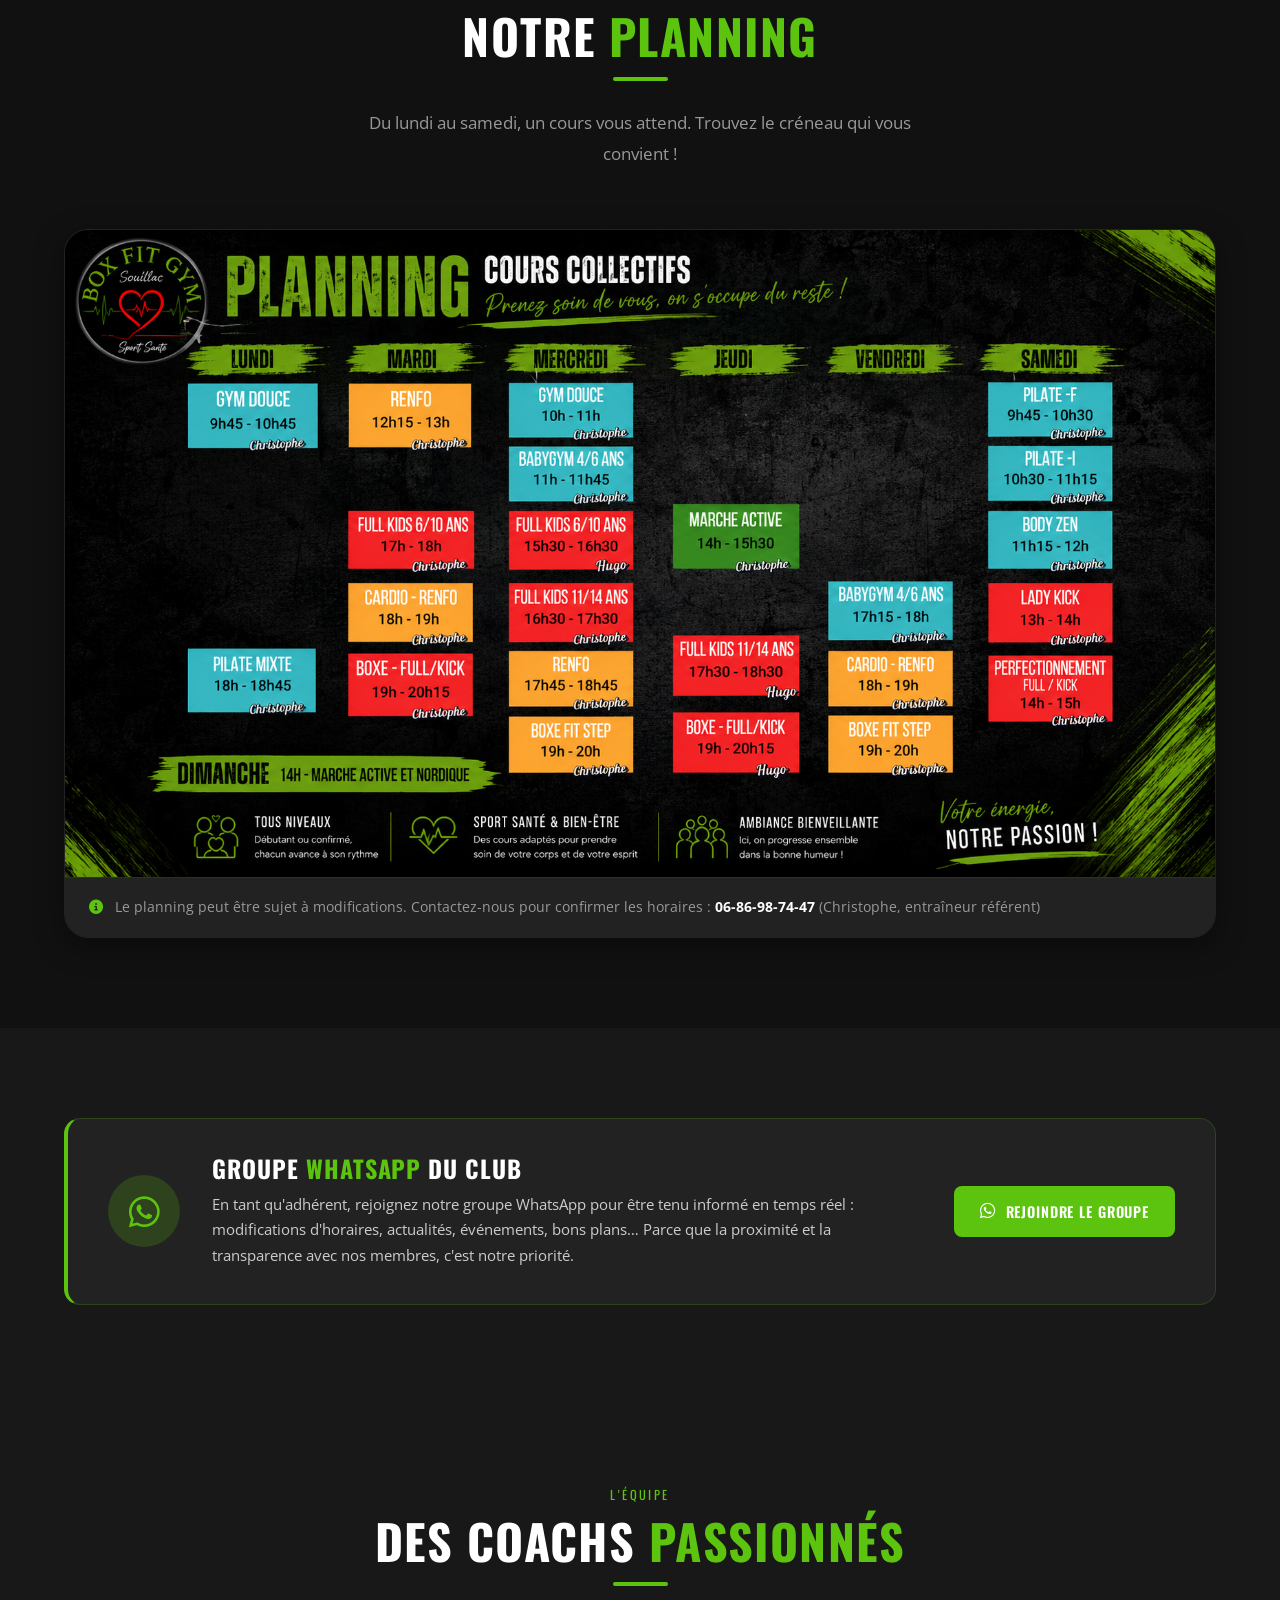
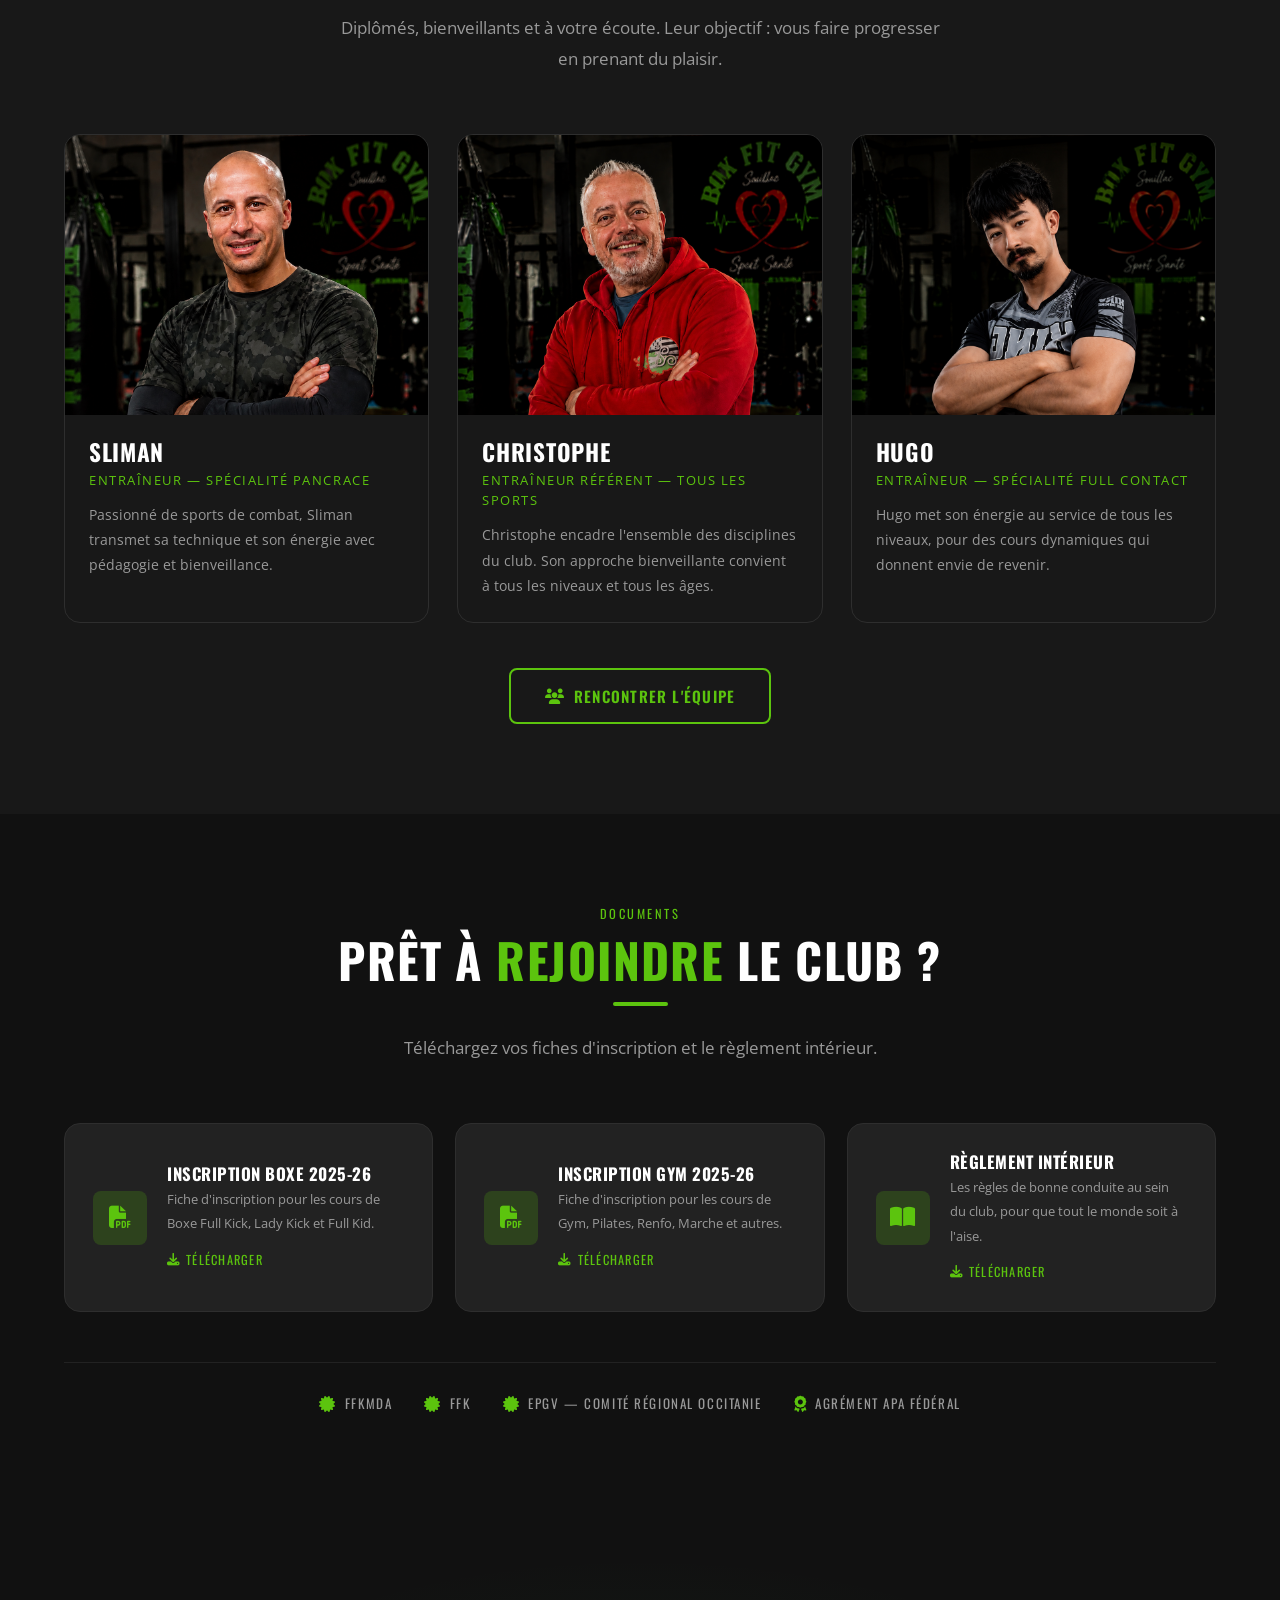
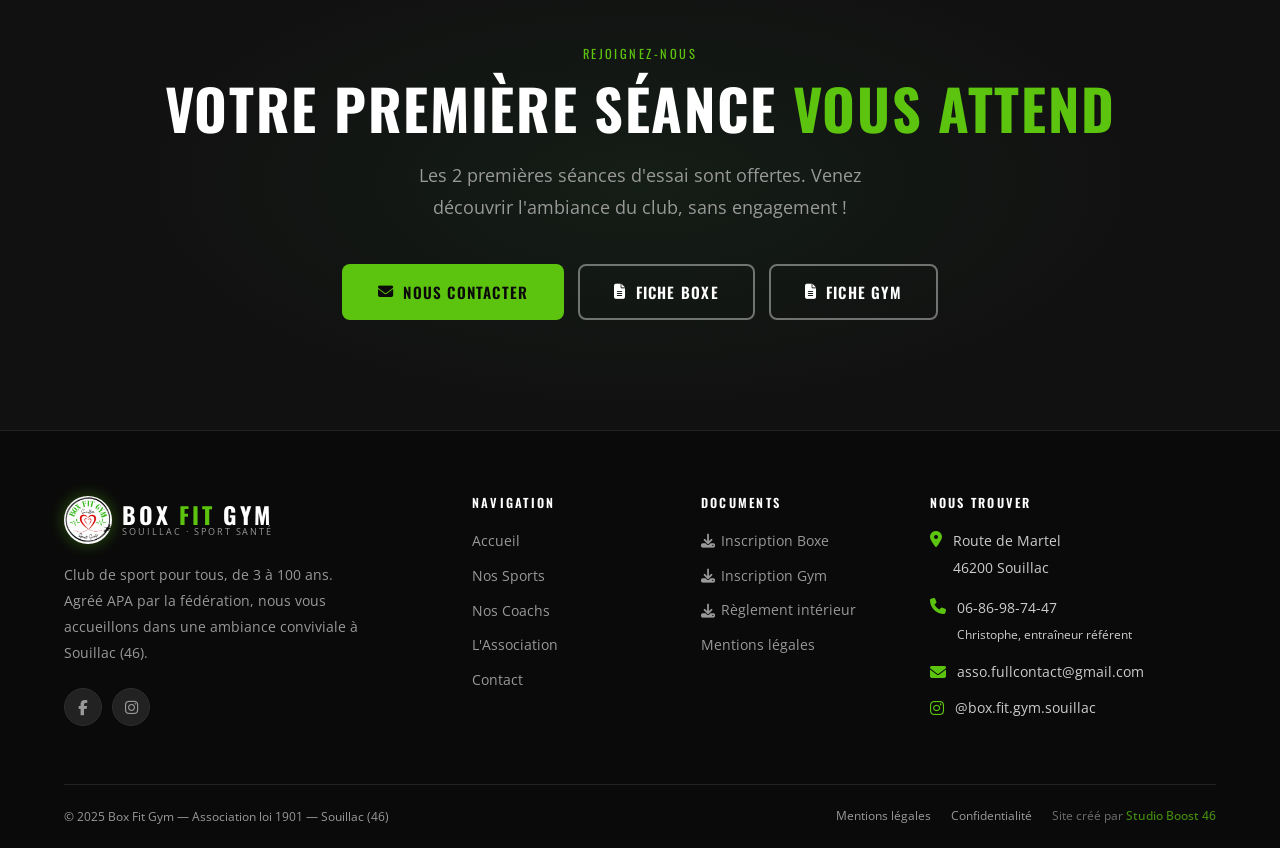
==== commit e8164cc4: "Corriger âge minimum de 4 à 3 ans partout sur le site (baby gym 3/6 ans) Co-Authored-By: Claude Sonn" ====
--- a/index.html
+++ b/index.html
@@ -3,11 +3,11 @@
 <head>
   <meta charset="UTF-8">
   <meta name="viewport" content="width=device-width, initial-scale=1.0">
-  <meta name="description" content="Box Fit Gym Souillac — Club Sport Santé pour tous, de 4 à 100 ans. Boxe, Pilates, Gym Douce, Marche Nordique, Renfo et plus. Route de Martel, 46200 Souillac. Tél : 06-86-98-74-47">
+  <meta name="description" content="Box Fit Gym Souillac — Club Sport Santé pour tous, de 3 à 100 ans. Boxe, Pilates, Gym Douce, Marche Nordique, Renfo et plus. Route de Martel, 46200 Souillac. Tél : 06-86-98-74-47">
   <meta name="keywords" content="box fit gym, souillac, lot, sport santé, boxe, pilates, gym douce, marche nordique, renfo, baby gym, lady kick, full kick">
   <meta name="robots" content="index, follow">
   <meta property="og:title" content="Box Fit Gym Souillac — Le club pour tous">
-  <meta property="og:description" content="Club agréé APA à Souillac. De la baby gym (4 ans) à la gym douce pour vétérans. Tous niveaux bienvenus !">
+  <meta property="og:description" content="Club agréé APA à Souillac. De la baby gym (3 ans) à la gym douce pour vétérans. Tous niveaux bienvenus !">
   <meta property="og:image" content="images/logo.png">
   <meta property="og:type" content="website">
   <title>Box Fit Gym Souillac — Bougez. Transpirez. Dépassez-vous.</title>
@@ -63,7 +63,7 @@
     </h1>
 
     <p class="hero-text">
-      Un club pour <strong>tout le monde</strong>, de 4 à 100 ans. Cours collectifs dans une ambiance conviviale et bienveillante. Peu importe votre niveau, vous avez votre place ici.
+      Un club pour <strong>tout le monde</strong>, de 3 à 100 ans. Cours collectifs dans une ambiance conviviale et bienveillante. Peu importe votre niveau, vous avez votre place ici.
     </p>
 
     <div class="hero-buttons">
@@ -112,7 +112,7 @@
       <i class="fas fa-users"></i>
       <div>
         <strong>Enfants / Adultes / Vétérans</strong>
-        <span>De 4 ans aux vétérans</span>
+        <span>De 3 ans aux vétérans</span>
       </div>
     </div>
     <div class="ss-sep"></div>
@@ -150,7 +150,7 @@
       <div class="value-card reveal d1">
         <div class="value-icon"><i class="fas fa-door-open"></i></div>
         <h3>Ouvert à tous</h3>
-        <p>De la baby gym dès 4 ans jusqu'à la gym douce pour les vétérans, chaque génération trouve sa discipline ici.</p>
+        <p>De la baby gym dès 3 ans jusqu'à la gym douce pour les vétérans, chaque génération trouve sa discipline ici.</p>
       </div>
       <div class="value-card reveal d2">
         <div class="value-icon"><i class="fas fa-heartbeat"></i></div>
@@ -395,7 +395,7 @@
             <span class="nav-logo-sub">Souillac &middot; Sport Santé</span>
           </div>
         </a>
-        <p>Club de sport pour tous, de 4 à 100 ans. Agréé APA par la fédération, nous vous accueillons dans une ambiance conviviale à Souillac (46).</p>
+        <p>Club de sport pour tous, de 3 à 100 ans. Agréé APA par la fédération, nous vous accueillons dans une ambiance conviviale à Souillac (46).</p>
         <div class="footer-social">
           <a href="https://www.facebook.com/profile.php?id=61565013485774" class="social-link" aria-label="Facebook Box Fit Gym" target="_blank" rel="noopener"><i class="fab fa-facebook-f"></i></a>
           <a href="https://www.instagram.com/box.fit.gym.souillac" class="social-link" aria-label="Instagram @box.fit.gym.souillac" target="_blank" rel="noopener"><i class="fab fa-instagram"></i></a>
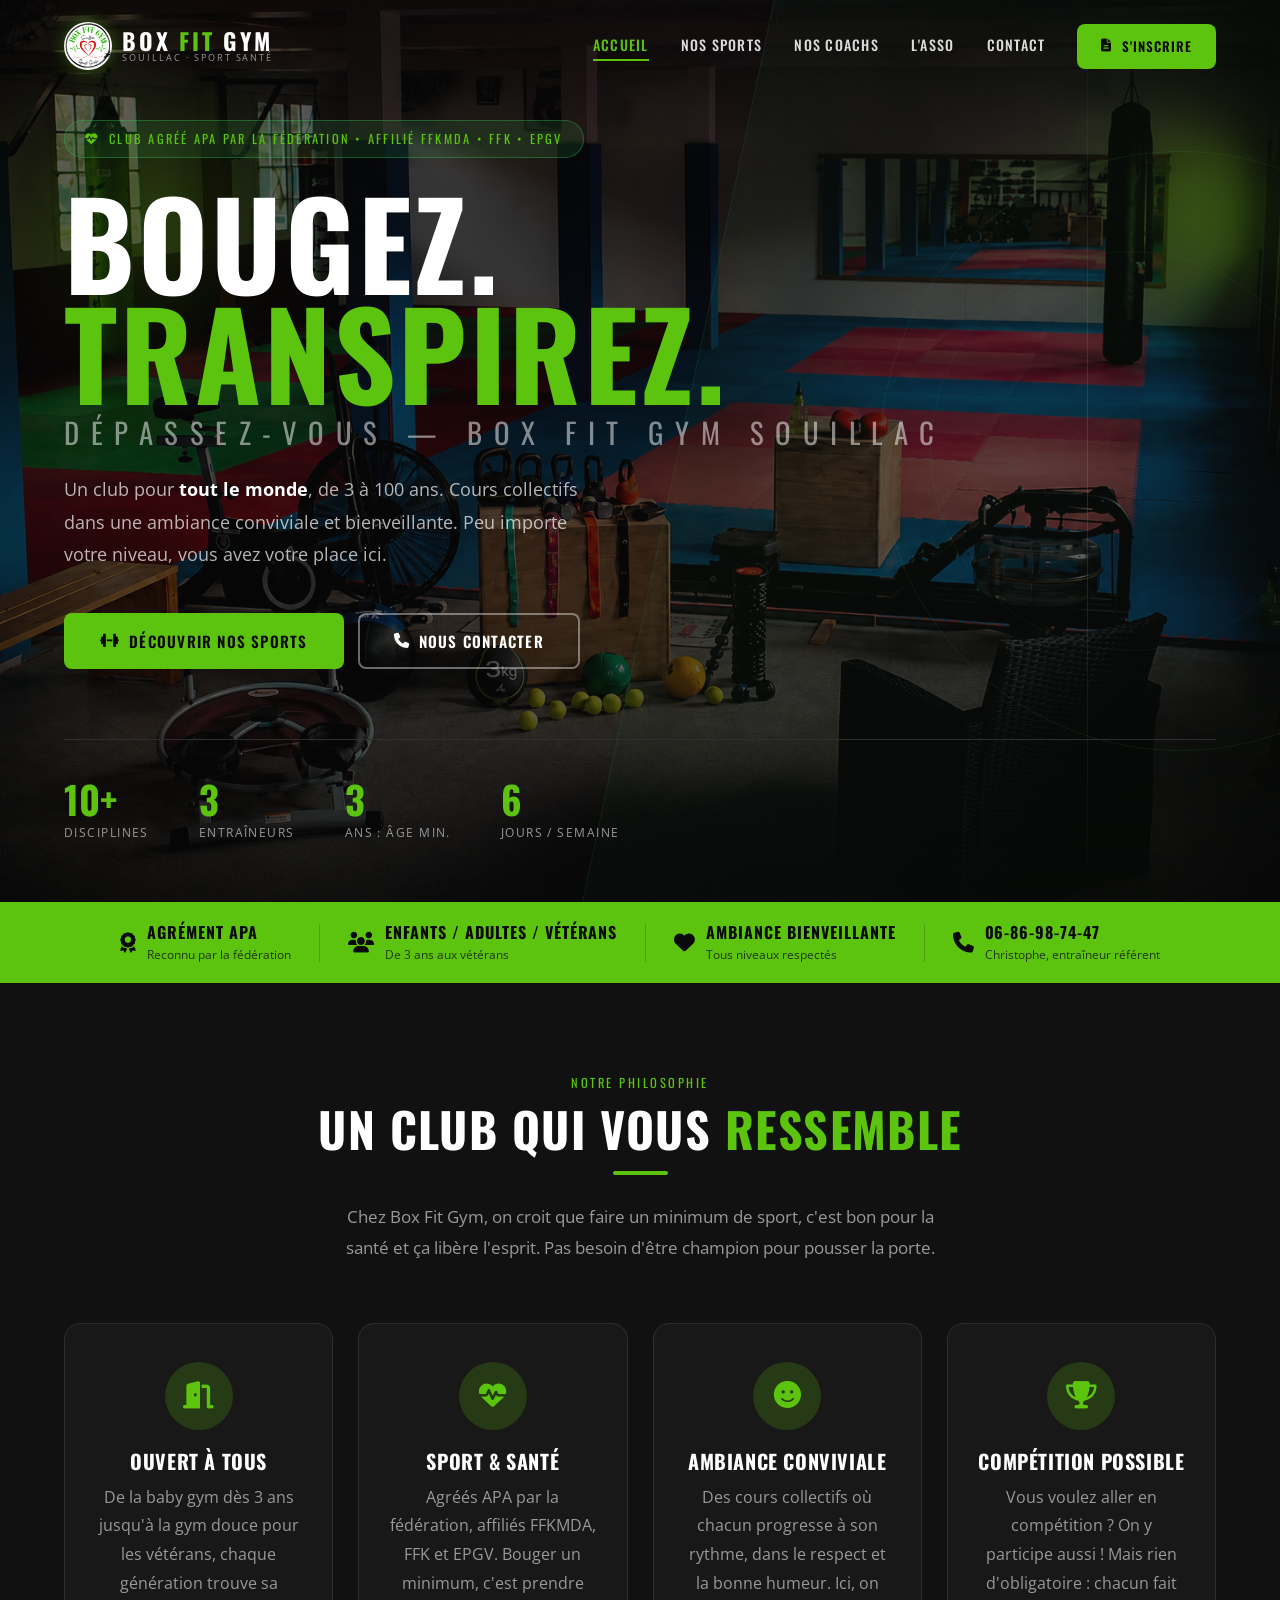
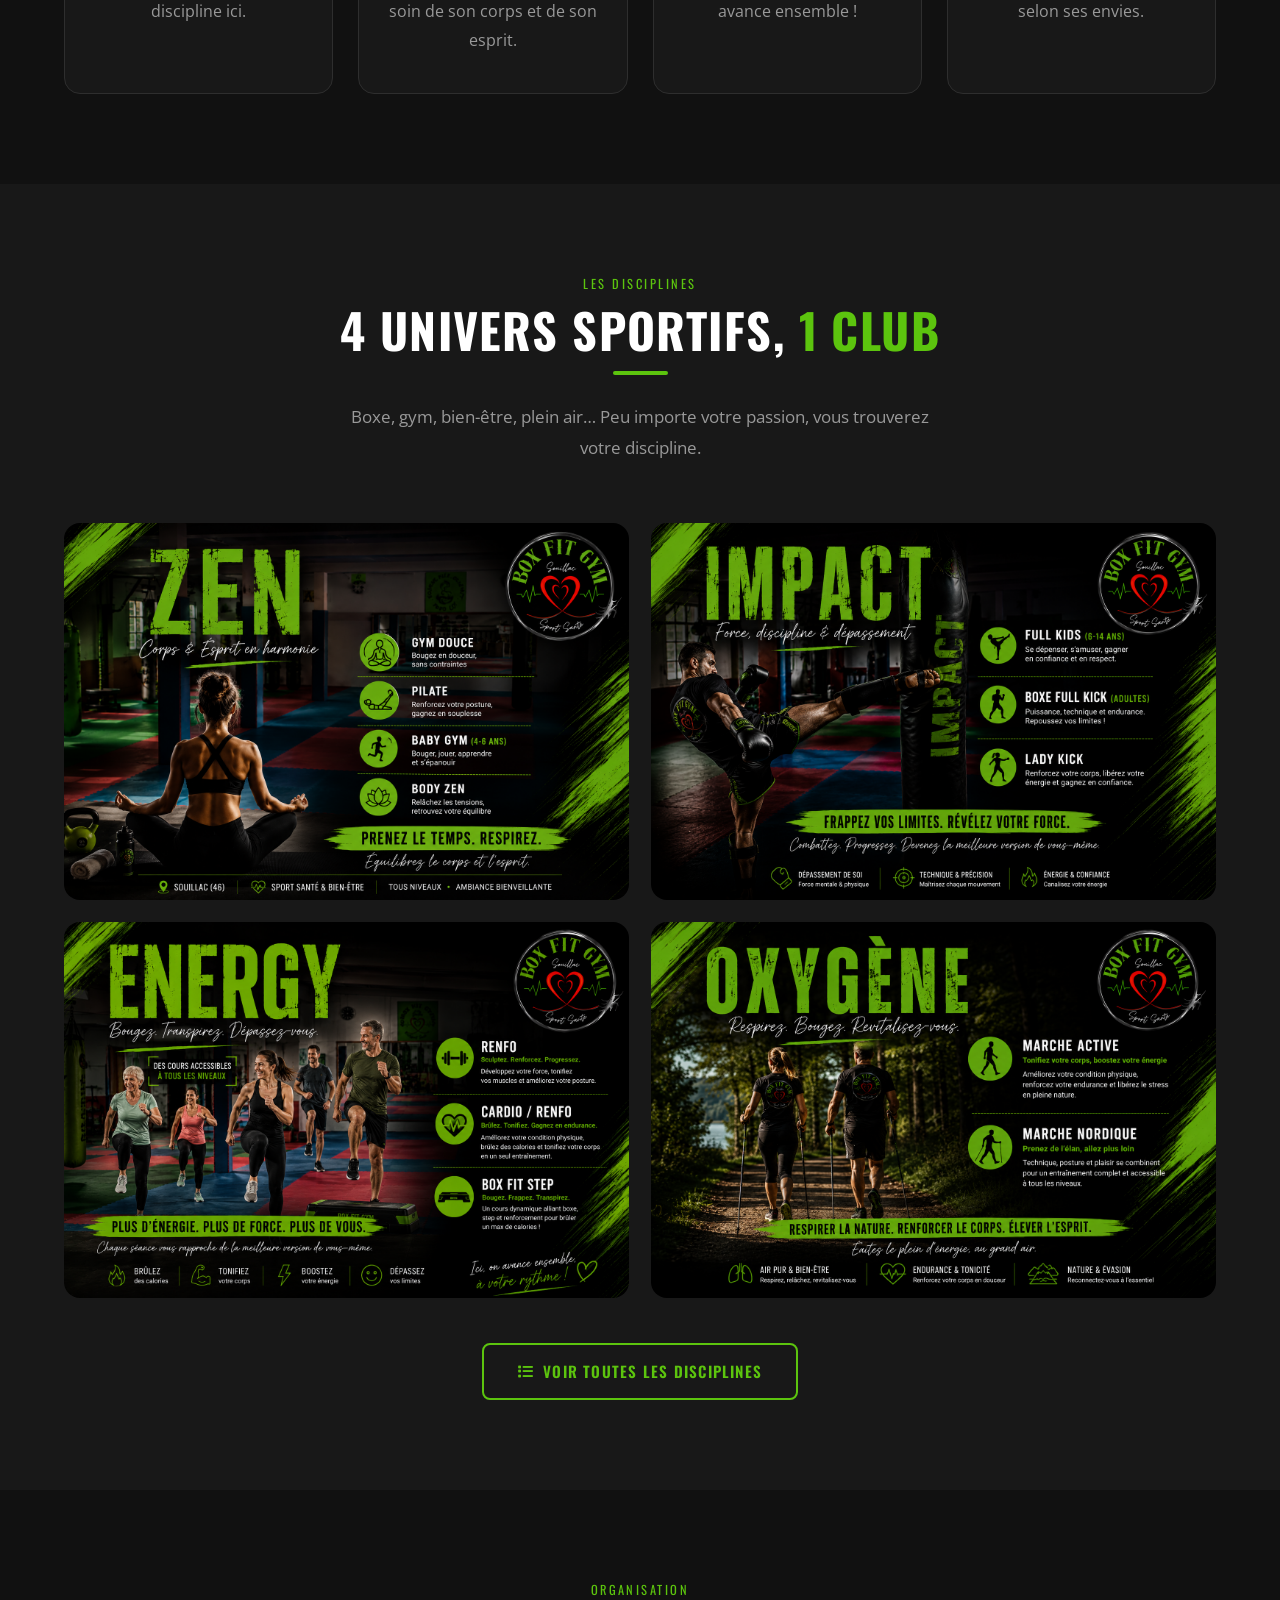
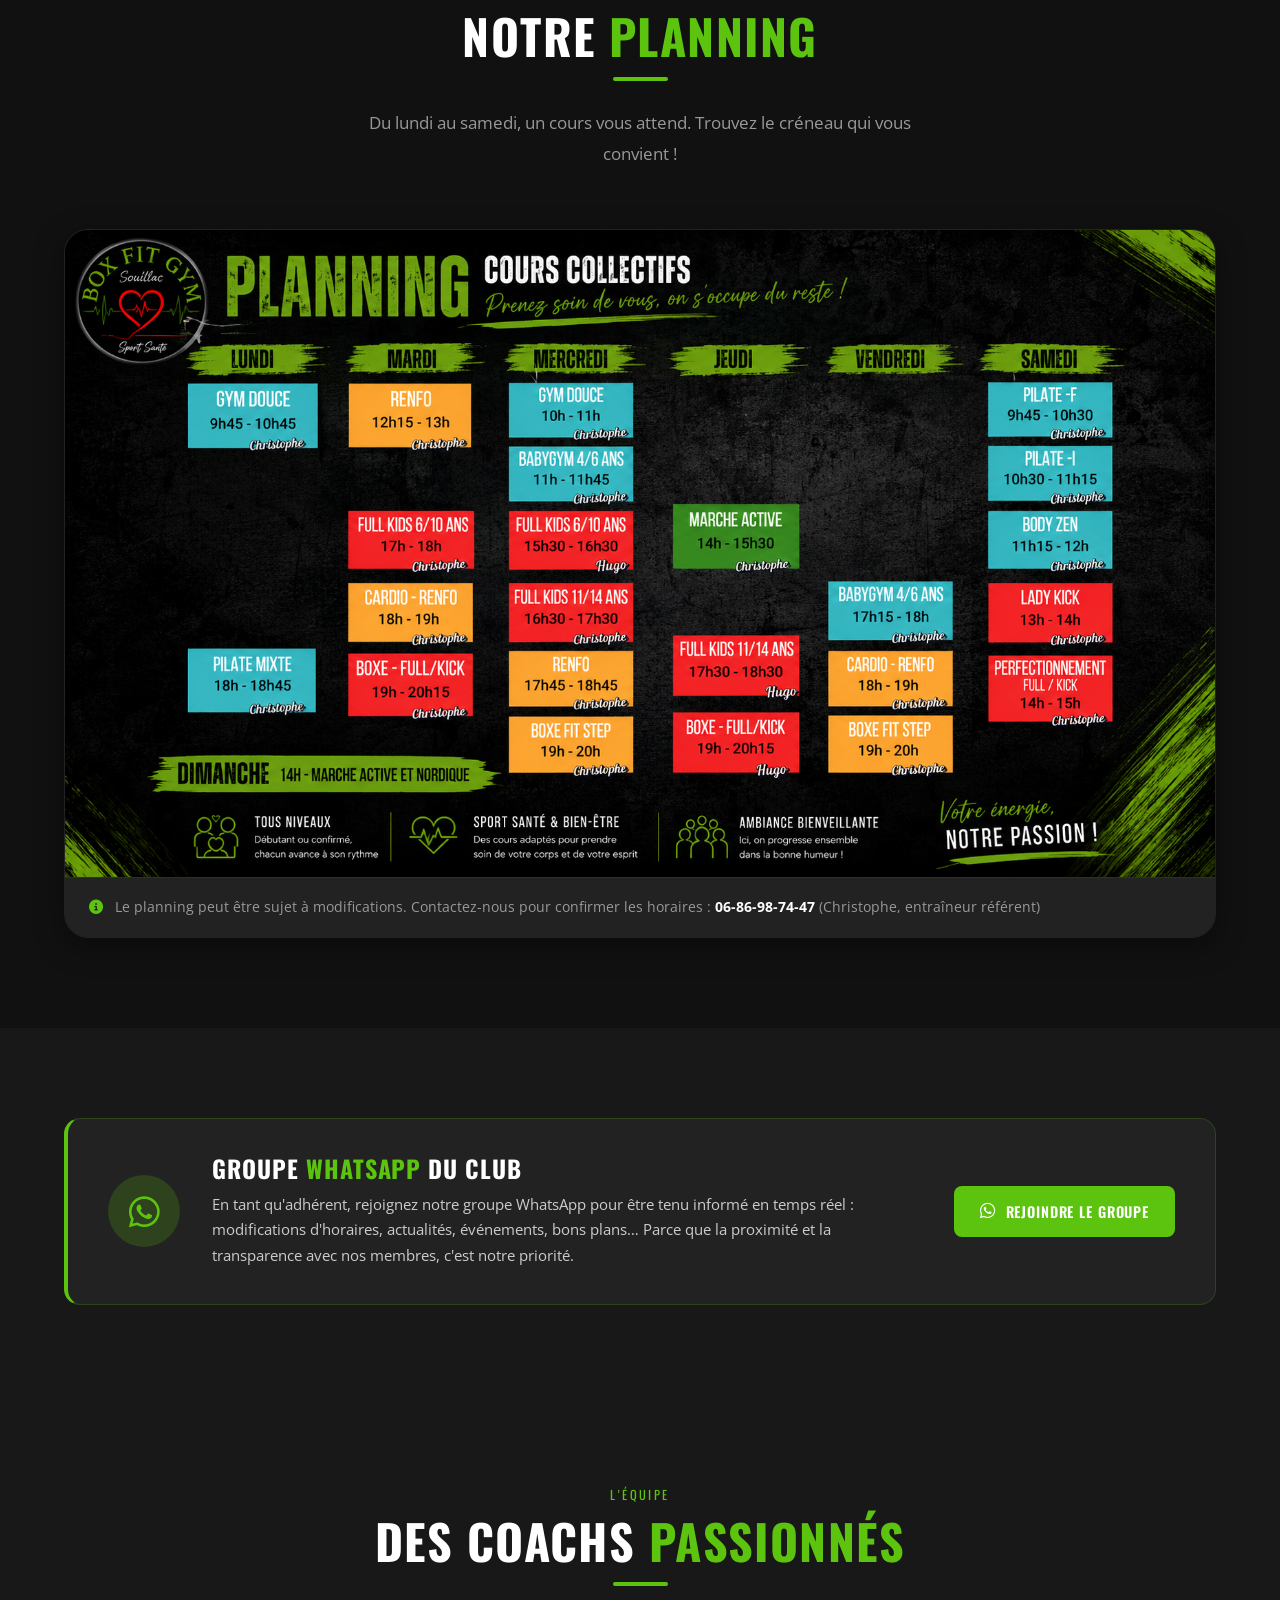
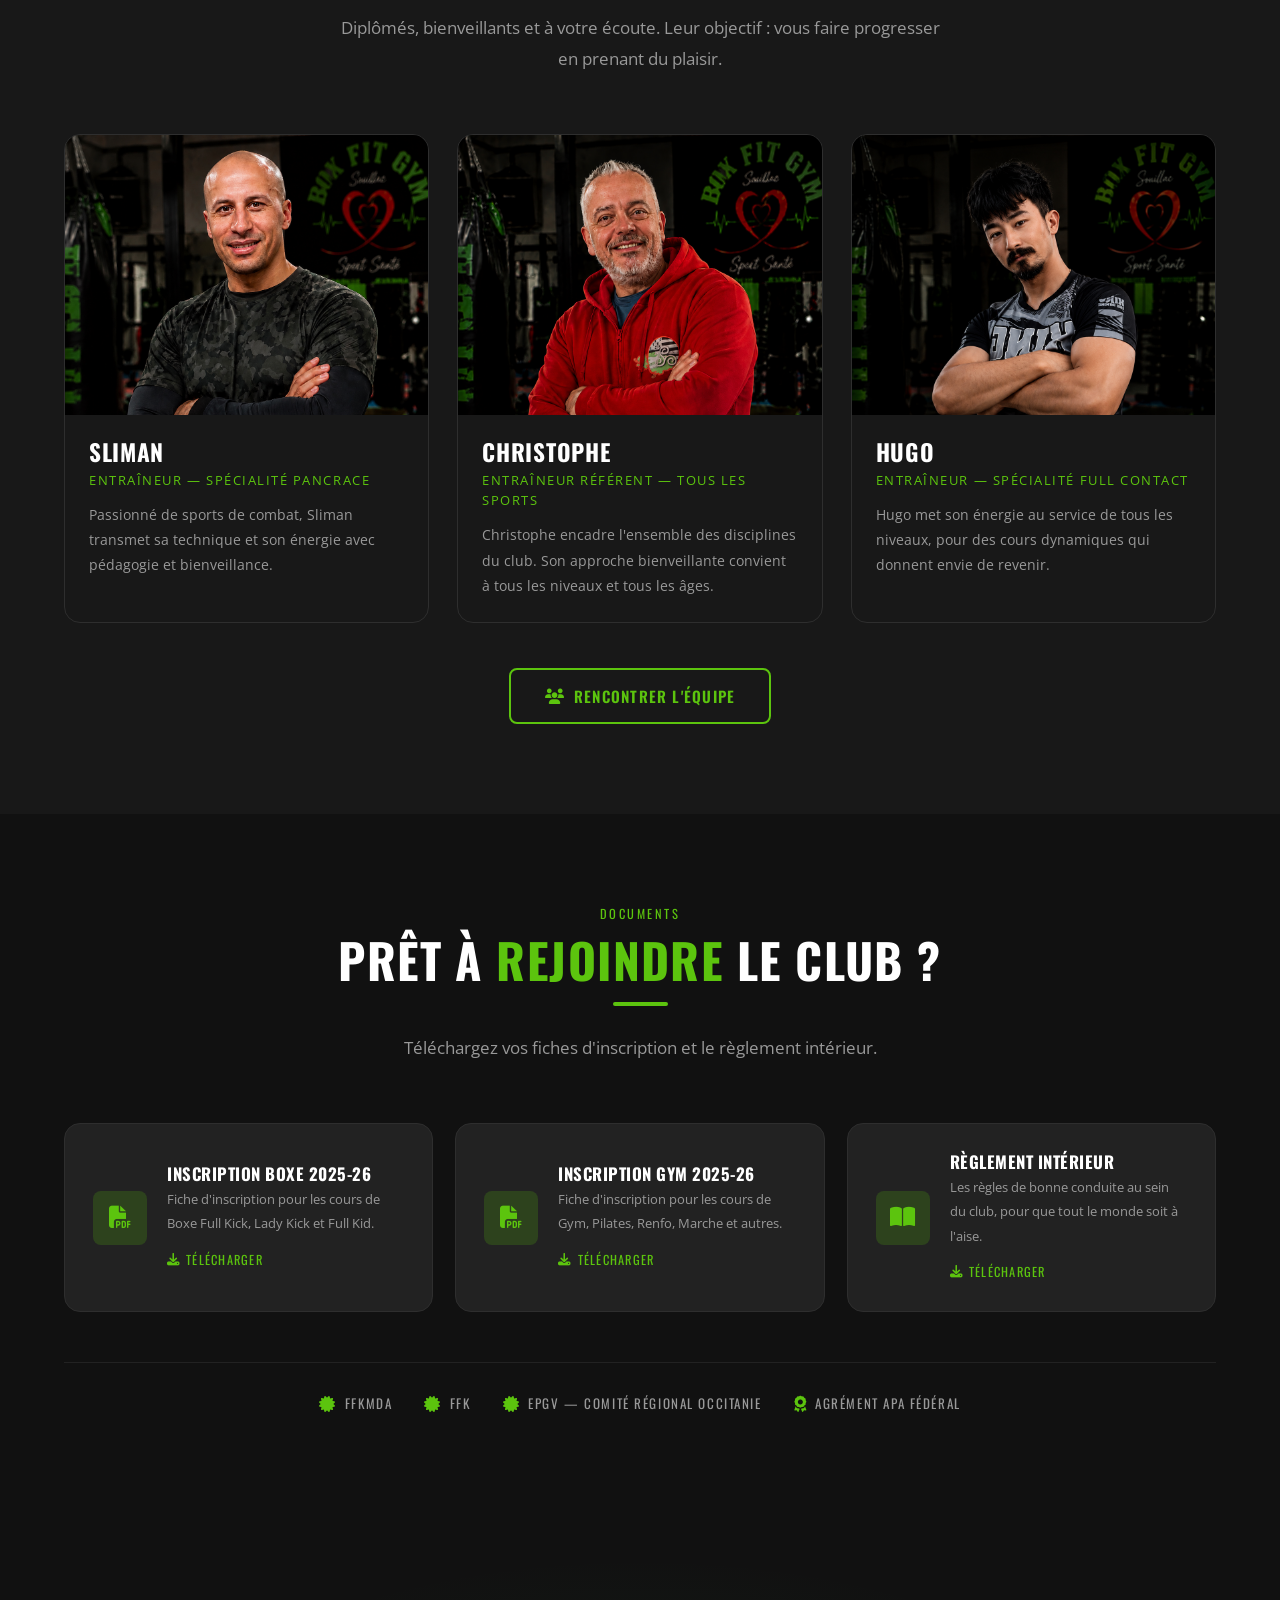
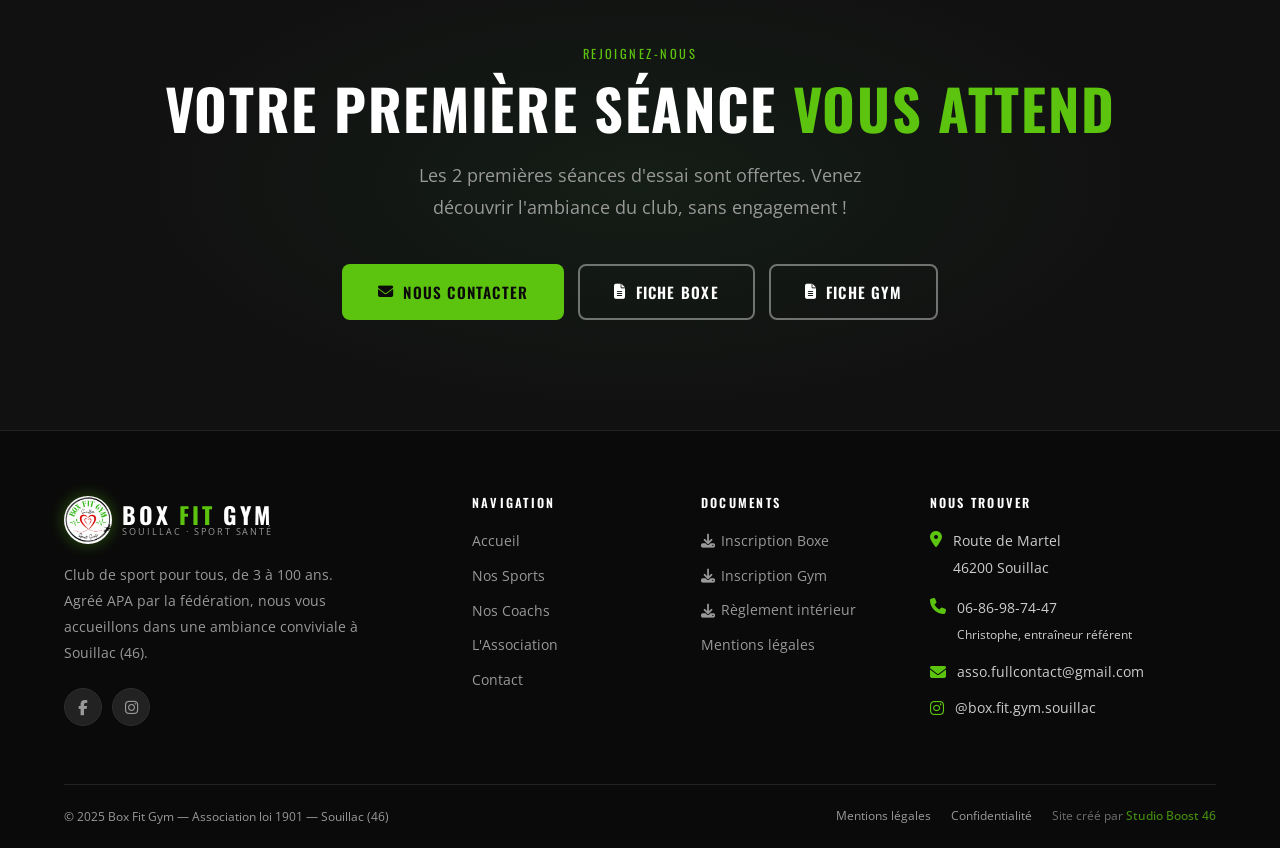
==== commit d9eecebb: "Fix hero stat : âge min. 4 → 3 ans" ====
--- a/index.html
+++ b/index.html
@@ -85,7 +85,7 @@
         <span class="hero-stat-label">Entraîneurs</span>
       </div>
       <div class="hero-stat">
-        <span class="hero-stat-number" data-counter="4">4</span>
+        <span class="hero-stat-number" data-counter="3">3</span>
         <span class="hero-stat-label">ans : âge min.</span>
       </div>
       <div class="hero-stat">
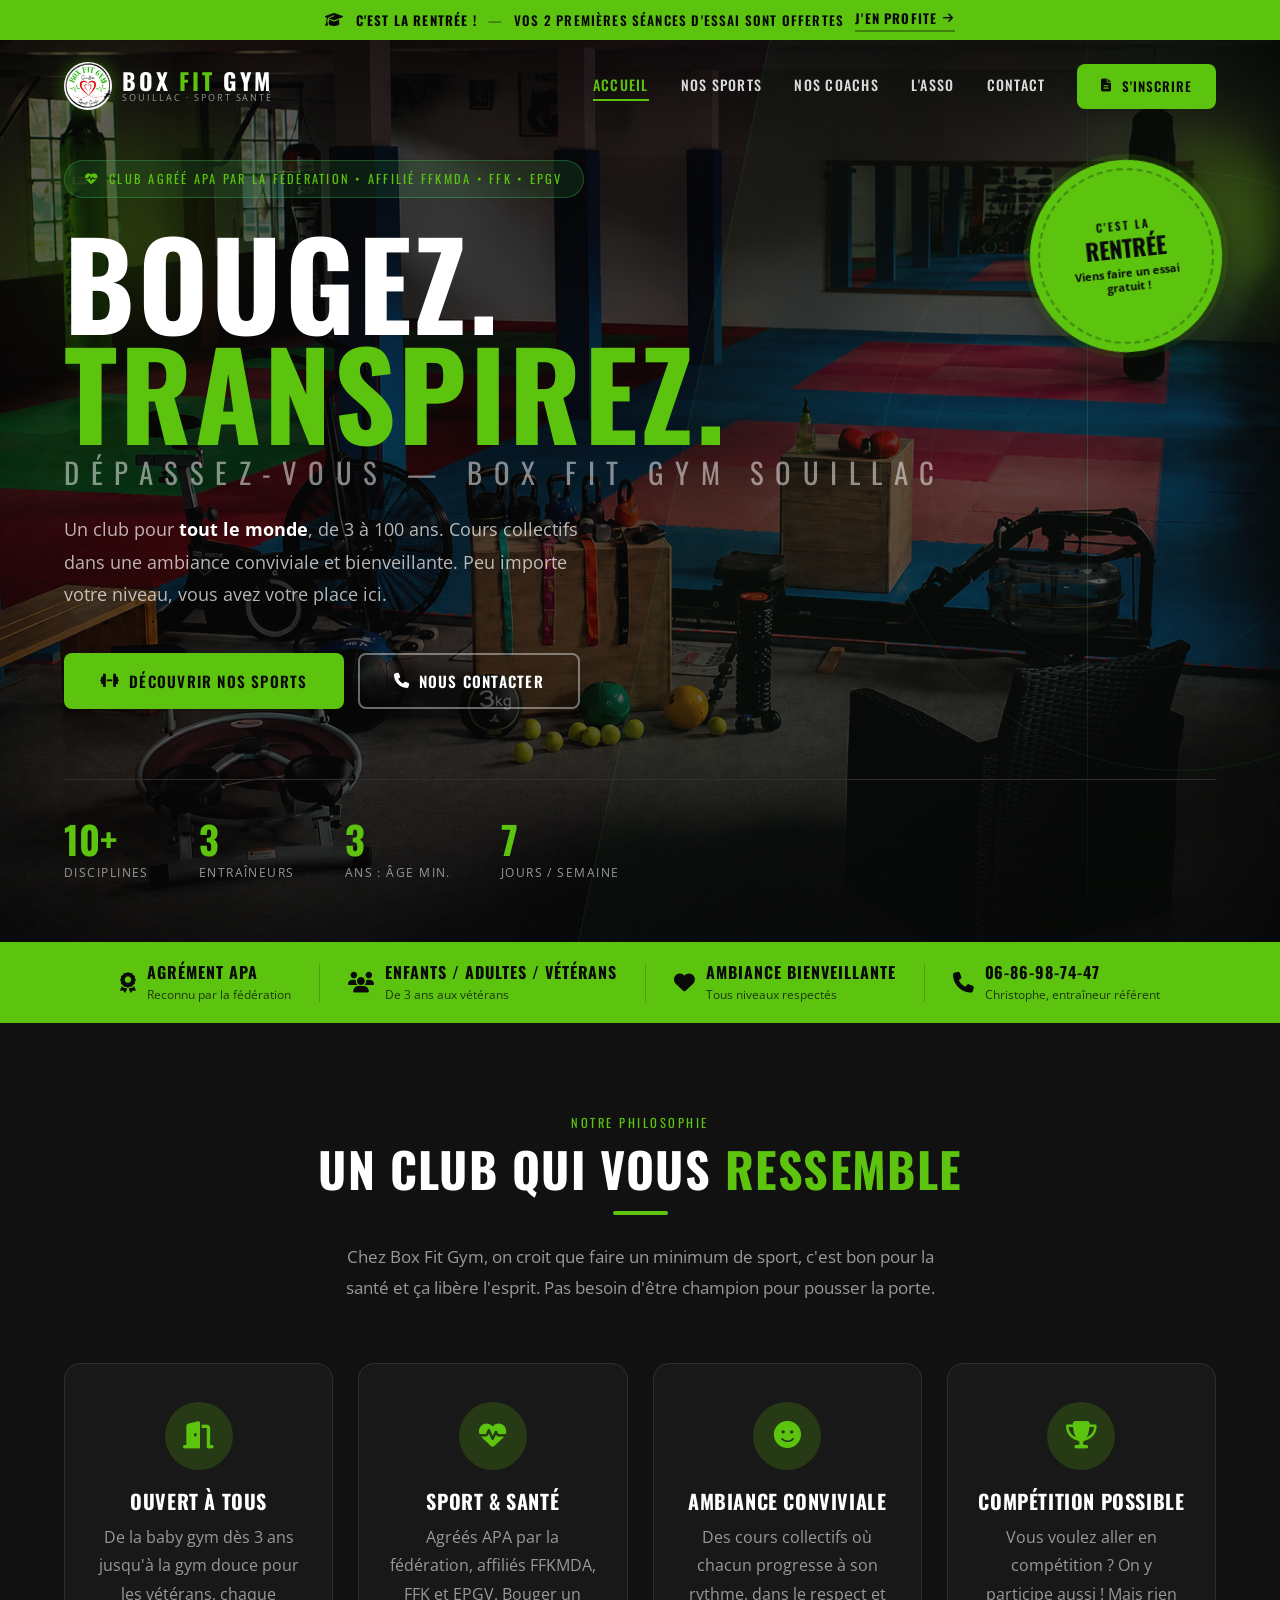
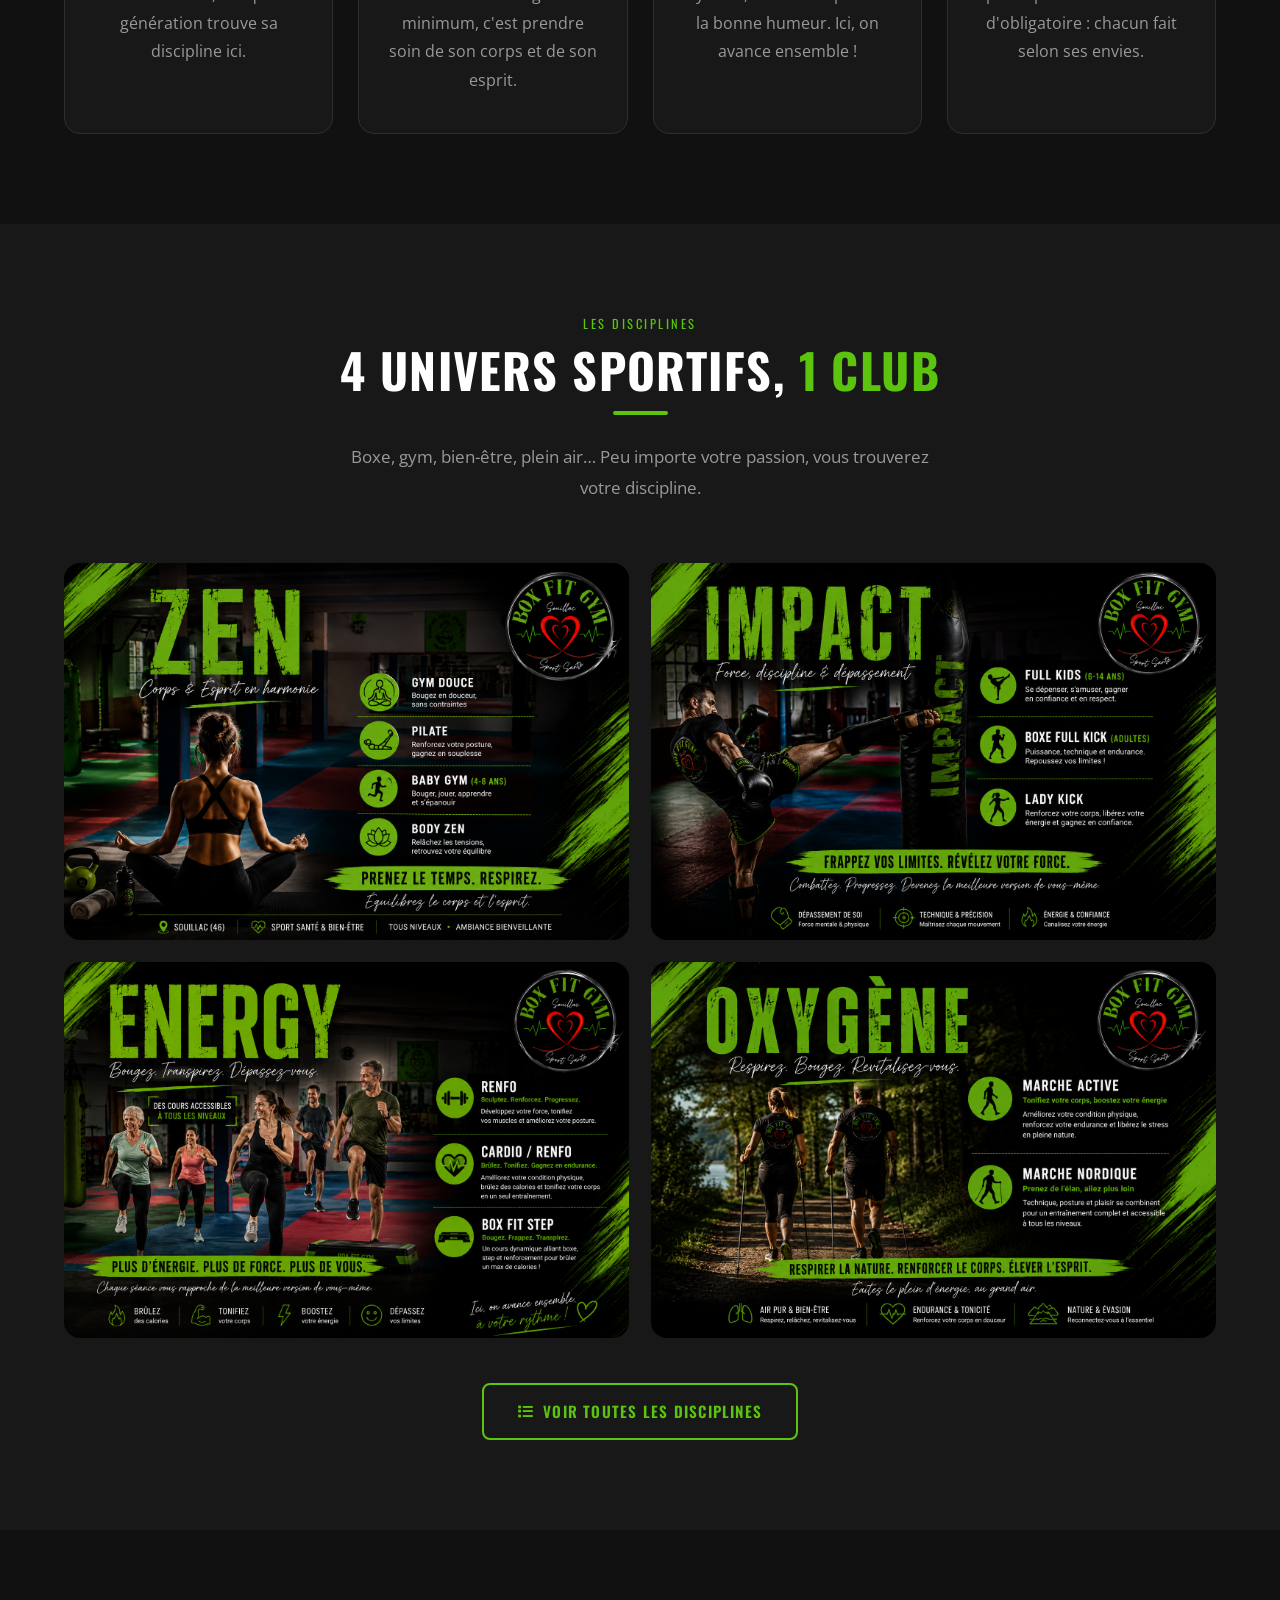
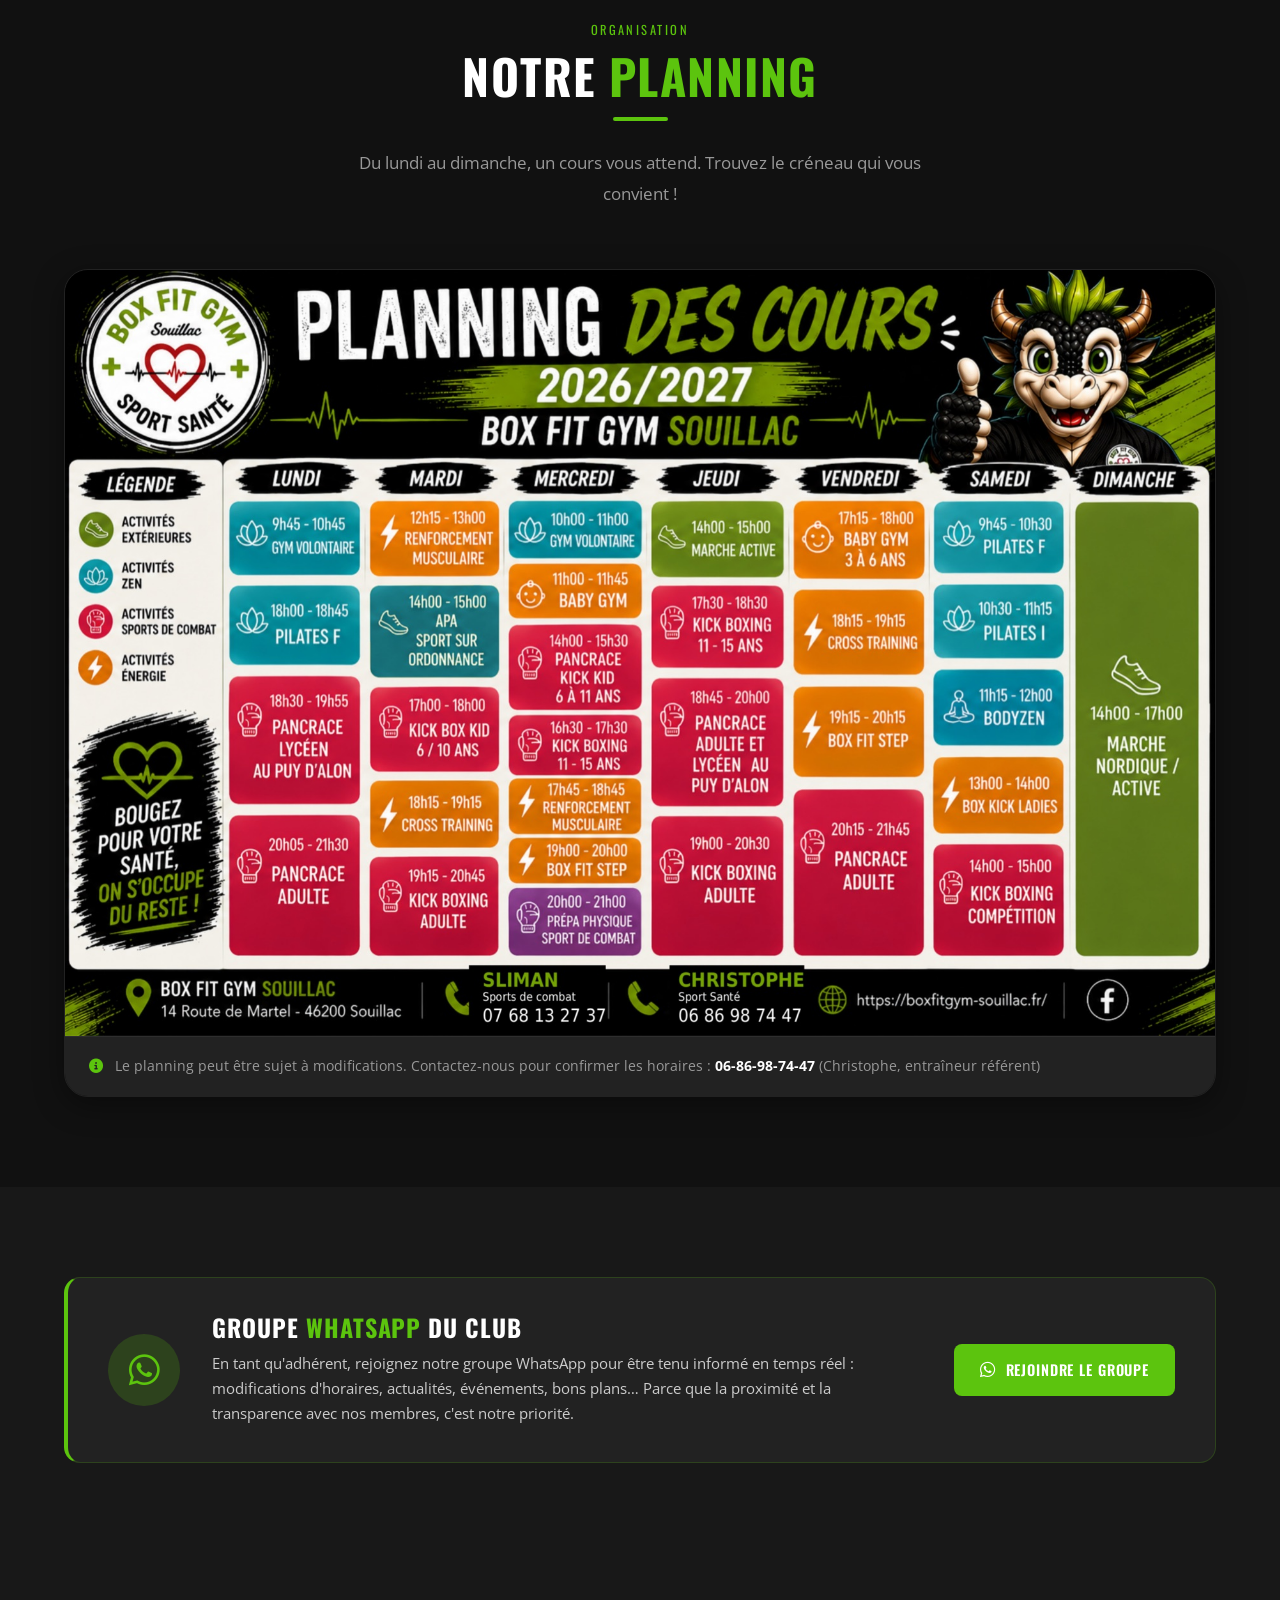
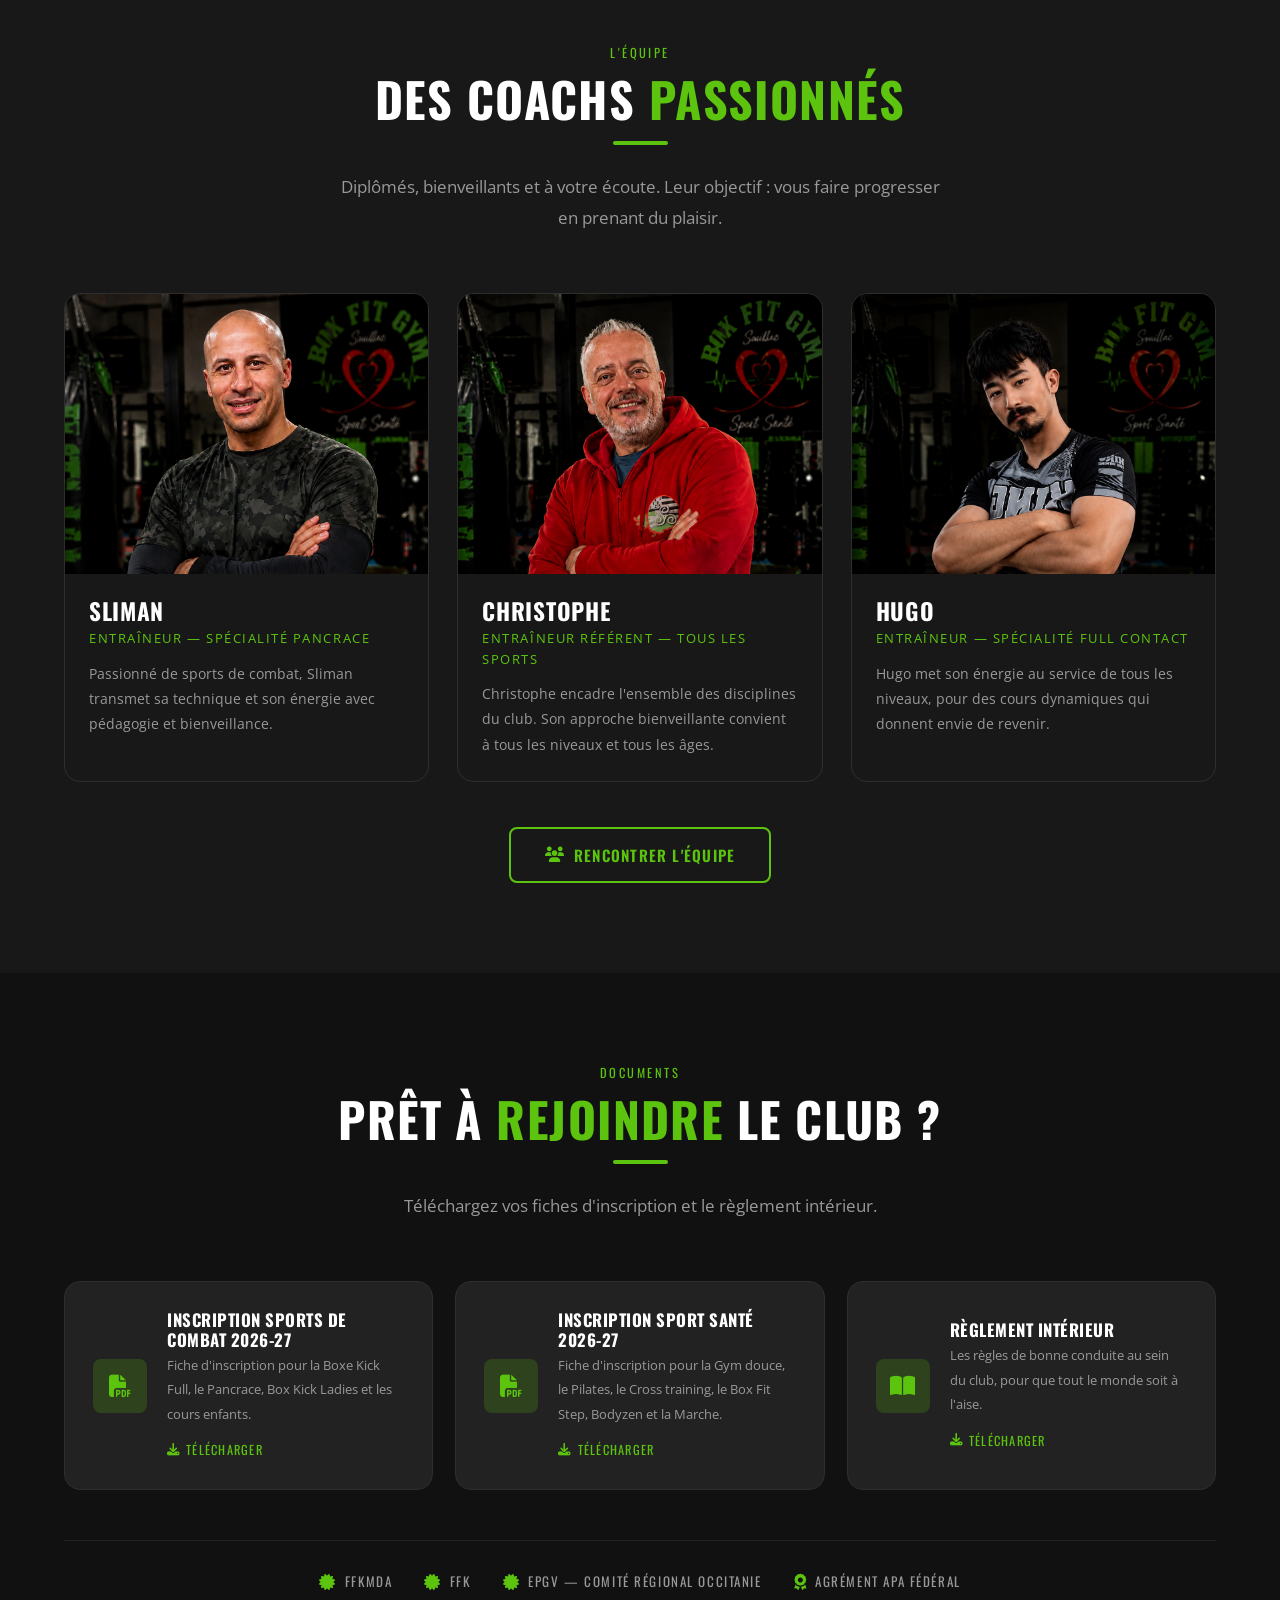
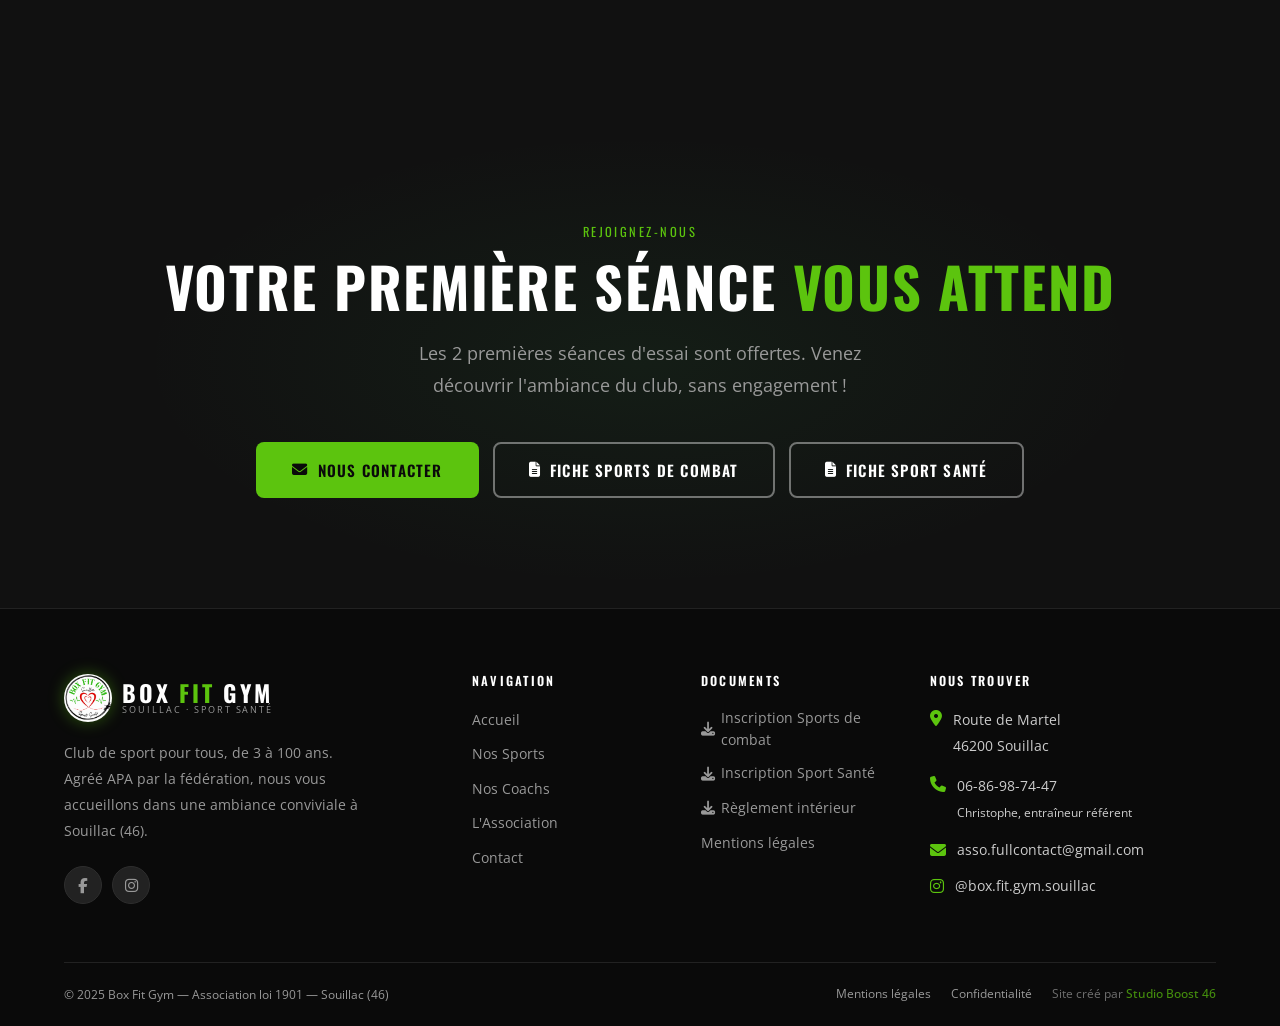
==== commit 246d0d6a: "Rentrée 2026-2027 : bandeau promo, planning à jour, documents d'inscription - Bandeau « C'est la ren" ====
--- a/index.html
+++ b/index.html
@@ -18,6 +18,17 @@
 </head>
 <body>
 
+<!-- ========== BANDEAU RENTRÉE (promo saisonnière — retirer après la rentrée) ========== -->
+<a class="rentree-bar" href="contact.html#inscription" aria-label="C'est la rentrée : vos 2 premières séances d'essai sont offertes, inscrivez-vous">
+  <span class="rentree-bar__inner">
+    <i class="fas fa-graduation-cap" aria-hidden="true"></i>
+    <strong>C'est la rentrée&nbsp;!</strong>
+    <span class="rentree-bar__sep">—</span>
+    <span class="rentree-bar__long">Vos 2 premières séances d'essai sont offertes</span>
+    <span class="rentree-bar__cta">J'en profite <i class="fas fa-arrow-right" aria-hidden="true"></i></span>
+  </span>
+</a>
+
 <!-- ========== NAVIGATION ========== -->
 <nav class="navbar" id="navbar">
   <div class="nav-container">
@@ -50,6 +61,13 @@
   <div class="hero-circle hero-circle-1"></div>
   <div class="hero-circle hero-circle-2"></div>
 
+  <!-- Pastille rentrée (promo saisonnière — retirer après la rentrée) -->
+  <a class="hero-promo" href="contact.html#inscription" aria-label="C'est la rentrée : viens faire un essai gratuit">
+    <span class="hero-promo__kicker">C'est la</span>
+    <span class="hero-promo__title">Rentrée</span>
+    <span class="hero-promo__sub">Viens faire un essai gratuit&nbsp;!</span>
+  </a>
+
   <div class="hero-content">
     <div class="hero-badge">
       <i class="fas fa-heartbeat"></i>
@@ -89,7 +107,7 @@
         <span class="hero-stat-label">ans : âge min.</span>
       </div>
       <div class="hero-stat">
-        <span class="hero-stat-number" data-counter="6">6</span>
+        <span class="hero-stat-number" data-counter="7">7</span>
         <span class="hero-stat-label">jours / semaine</span>
       </div>
     </div>
@@ -220,10 +238,13 @@
       <span class="section-label">Organisation</span>
       <h2>Notre <span class="text-green">Planning</span></h2>
       <div class="green-line"></div>
-      <p class="section-sub center">Du lundi au samedi, un cours vous attend. Trouvez le créneau qui vous convient !</p>
+      <p class="section-sub center">Du lundi au dimanche, un cours vous attend. Trouvez le créneau qui vous convient !</p>
     </div>
     <div class="planning-wrap reveal">
-      <img src="images/planning.jpg" alt="Planning des cours Box Fit Gym Souillac" loading="lazy">
+      <a href="images/planning.jpg" target="_blank" rel="noopener" class="planning-zoom" aria-label="Ouvrir le planning en grand dans un nouvel onglet">
+        <img src="images/planning.jpg" alt="Planning des cours Box Fit Gym Souillac — saison 2026/2027" loading="lazy">
+        <span class="planning-zoom-hint"><i class="fas fa-expand"></i> Agrandir</span>
+      </a>
       <div class="planning-note">
         <i class="fas fa-info-circle"></i>
         <span>Le planning peut être sujet à modifications. Contactez-nous pour confirmer les horaires : <strong style="color:var(--white);">06-86-98-74-47</strong> (Christophe, entraîneur référent)</span>
@@ -319,9 +340,9 @@
       <div class="download-card reveal d1">
         <div class="dl-icon"><i class="fas fa-file-pdf"></i></div>
         <div class="dl-info">
-          <h4>Inscription Boxe 2025-26</h4>
-          <p>Fiche d'inscription pour les cours de Boxe Full Kick, Lady Kick et Full Kid.</p>
-          <a href="documents/fiche-inscription-boxe.pdf" class="dl-btn" download>
+          <h4>Inscription Sports de combat 2026-27</h4>
+          <p>Fiche d'inscription pour la Boxe Kick Full, le Pancrace, Box Kick Ladies et les cours enfants.</p>
+          <a href="documents/fiche-inscription-boxe.pdf" class="dl-btn" download="Inscription Sports de combat - Box Fit Gym Souillac 2026-2027.pdf">
             <i class="fas fa-download"></i> Télécharger
           </a>
         </div>
@@ -330,9 +351,9 @@
       <div class="download-card reveal d2">
         <div class="dl-icon"><i class="fas fa-file-pdf"></i></div>
         <div class="dl-info">
-          <h4>Inscription Gym 2025-26</h4>
-          <p>Fiche d'inscription pour les cours de Gym, Pilates, Renfo, Marche et autres.</p>
-          <a href="documents/fiche-inscription-gym.pdf" class="dl-btn" download>
+          <h4>Inscription Sport Santé 2026-27</h4>
+          <p>Fiche d'inscription pour la Gym douce, le Pilates, le Cross training, le Box Fit Step, Bodyzen et la Marche.</p>
+          <a href="documents/fiche-inscription-gym.pdf" class="dl-btn" download="Inscription Sport Sante - Box Fit Gym Souillac 2026-2027.pdf">
             <i class="fas fa-download"></i> Télécharger
           </a>
         </div>
@@ -343,7 +364,7 @@
         <div class="dl-info">
           <h4>Règlement intérieur</h4>
           <p>Les règles de bonne conduite au sein du club, pour que tout le monde soit à l'aise.</p>
-          <a href="documents/reglement-interieur.pdf" class="dl-btn" download>
+          <a href="documents/reglement-interieur.pdf" class="dl-btn" download="Reglement interieur - Box Fit Gym Souillac.pdf">
             <i class="fas fa-download"></i> Télécharger
           </a>
         </div>
@@ -371,11 +392,11 @@
         <a href="contact.html" class="btn btn-primary">
           <i class="fas fa-envelope"></i> Nous contacter
         </a>
-        <a href="documents/fiche-inscription-boxe.pdf" class="btn btn-outline" download>
-          <i class="fas fa-file-alt"></i> Fiche Boxe
+        <a href="documents/fiche-inscription-boxe.pdf" class="btn btn-outline" download="Inscription Sports de combat - Box Fit Gym Souillac 2026-2027.pdf">
+          <i class="fas fa-file-alt"></i> Fiche Sports de combat
         </a>
-        <a href="documents/fiche-inscription-gym.pdf" class="btn btn-outline" download>
-          <i class="fas fa-file-alt"></i> Fiche Gym
+        <a href="documents/fiche-inscription-gym.pdf" class="btn btn-outline" download="Inscription Sport Sante - Box Fit Gym Souillac 2026-2027.pdf">
+          <i class="fas fa-file-alt"></i> Fiche Sport Santé
         </a>
       </div>
     </div>
@@ -416,8 +437,8 @@
       <div>
         <h4 class="footer-heading">Documents</h4>
         <ul class="footer-links">
-          <li><a href="documents/fiche-inscription-boxe.pdf" download><i class="fas fa-download"></i> Inscription Boxe</a></li>
-          <li><a href="documents/fiche-inscription-gym.pdf" download><i class="fas fa-download"></i> Inscription Gym</a></li>
+          <li><a href="documents/fiche-inscription-boxe.pdf" download><i class="fas fa-download"></i> Inscription Sports de combat</a></li>
+          <li><a href="documents/fiche-inscription-gym.pdf" download><i class="fas fa-download"></i> Inscription Sport Santé</a></li>
           <li><a href="documents/reglement-interieur.pdf" download><i class="fas fa-download"></i> Règlement intérieur</a></li>
           <li><a href="mentions-legales.html">Mentions légales</a></li>
         </ul>
--- a/css/style.css
+++ b/css/style.css
@@ -1313,6 +1313,42 @@
   width: 100%;
   height: auto;
   display: block;
+}
+.planning-zoom {
+  display: block;
+  position: relative;
+  cursor: zoom-in;
+}
+.planning-zoom-hint {
+  position: absolute;
+  bottom: 14px;
+  right: 14px;
+  display: inline-flex;
+  align-items: center;
+  gap: 7px;
+  padding: 7px 14px;
+  border-radius: 50px;
+  background: rgba(10, 10, 10, 0.78);
+  backdrop-filter: blur(4px);
+  -webkit-backdrop-filter: blur(4px);
+  color: var(--white);
+  font-family: var(--font-h);
+  font-size: 0.74rem;
+  letter-spacing: 0.1em;
+  text-transform: uppercase;
+  opacity: 0;
+  transform: translateY(6px);
+  transition: opacity 0.3s ease, transform 0.3s ease;
+  pointer-events: none;
+}
+.planning-zoom-hint i { color: var(--green); }
+.planning-zoom:hover .planning-zoom-hint,
+.planning-zoom:focus-visible .planning-zoom-hint {
+  opacity: 1;
+  transform: translateY(0);
+}
+@media (hover: none) {
+  .planning-zoom-hint { opacity: 1; transform: none; }
 }
 .planning-note {
   background: var(--dark-3);
@@ -1541,3 +1577,166 @@
   .sport-tabs { gap: 8px; }
   .sport-tab { padding: 8px 16px; font-size: 0.78rem; }
 }
+
+/* ============================================================
+   BANDEAU RENTRÉE — promo saisonnière
+   Pour le retirer après la rentrée : supprimer ce bloc entier
+   + la balise <a class="rentree-bar"> en haut de chaque page.
+============================================================ */
+:root { --rentree-h: 40px; }
+
+.rentree-bar {
+  position: fixed;
+  inset: 0 0 auto 0;
+  height: var(--rentree-h);
+  z-index: 1001;
+  display: flex;
+  align-items: center;
+  justify-content: center;
+  background: var(--green);
+  color: var(--black);
+  text-decoration: none;
+  overflow: hidden;
+  transition: background 0.25s ease;
+}
+.rentree-bar:hover { background: var(--green-dark); }
+
+.rentree-bar__inner {
+  position: relative;
+  z-index: 2;
+  display: flex;
+  align-items: center;
+  gap: 11px;
+  padding: 0 18px;
+  font-family: var(--font-h);
+  font-size: 0.82rem;
+  font-weight: 600;
+  letter-spacing: 0.09em;
+  text-transform: uppercase;
+  white-space: nowrap;
+}
+.rentree-bar__inner i { font-size: 0.9rem; }
+.rentree-bar strong { color: var(--black); font-weight: 700; }
+.rentree-bar__sep { opacity: 0.45; }
+.rentree-bar__cta {
+  display: inline-flex;
+  align-items: center;
+  gap: 6px;
+  font-weight: 700;
+  border-bottom: 2px solid rgba(10, 10, 10, 0.35);
+  padding-bottom: 1px;
+}
+.rentree-bar__cta i { font-size: 0.72rem; }
+
+/* léger éclat qui balaie le bandeau */
+.rentree-bar::after {
+  content: '';
+  position: absolute;
+  inset: 0;
+  z-index: 1;
+  pointer-events: none;
+  background: linear-gradient(100deg, transparent 38%, rgba(255, 255, 255, 0.28) 50%, transparent 62%);
+  transform: translateX(-100%);
+  animation: rentree-shine 6s ease-in-out infinite;
+}
+@keyframes rentree-shine {
+  0%, 58% { transform: translateX(-100%); }
+  100%    { transform: translateX(100%); }
+}
+
+/* on décale ce qui est fixé/collé en haut pour laisser la place au bandeau */
+.navbar       { top: var(--rentree-h); }
+.hero         { min-height: calc(100vh - var(--rentree-h)); }
+.hero-content { padding-top: calc(120px + var(--rentree-h)); }
+.page-hero    { padding-top: calc(150px + var(--rentree-h)); }
+
+/* --- pastille rentrée par-dessus la photo du hero (bureau uniquement) --- */
+.hero-promo {
+  position: absolute;
+  top: calc(var(--rentree-h) + 120px);
+  right: clamp(24px, 4.5vw, 74px);
+  z-index: 3;
+  width: clamp(168px, 15vw, 204px);
+  height: clamp(168px, 15vw, 204px);
+  border-radius: 50%;
+  display: flex;
+  flex-direction: column;
+  align-items: center;
+  justify-content: center;
+  gap: 3px;
+  padding: 12px;
+  text-align: center;
+  text-decoration: none;
+  background: var(--green);
+  color: var(--black);
+  transform: rotate(-6deg);
+  box-shadow: 0 12px 34px rgba(0, 0, 0, 0.45), 0 0 0 6px rgba(92, 196, 14, 0.16);
+  transition: transform 0.3s cubic-bezier(0.34, 1.56, 0.64, 1), box-shadow 0.3s ease;
+}
+.hero-promo::before {
+  content: '';
+  position: absolute;
+  inset: 8px;
+  border: 2px dashed rgba(10, 10, 10, 0.32);
+  border-radius: 50%;
+}
+.hero-promo::after {
+  content: '';
+  position: absolute;
+  inset: 0;
+  border-radius: 50%;
+  border: 2px solid var(--green);
+  animation: hero-promo-ping 2.8s ease-out infinite;
+  pointer-events: none;
+}
+@keyframes hero-promo-ping {
+  0%        { transform: scale(1);    opacity: 0.65; }
+  70%, 100% { transform: scale(1.32); opacity: 0; }
+}
+.hero-promo:hover {
+  transform: rotate(-6deg) scale(1.05);
+  box-shadow: 0 16px 42px rgba(0, 0, 0, 0.5), 0 0 0 8px rgba(92, 196, 14, 0.24);
+}
+.hero-promo__kicker {
+  font-family: var(--font-h);
+  font-size: 0.7rem;
+  font-weight: 600;
+  letter-spacing: 0.18em;
+  text-transform: uppercase;
+}
+.hero-promo__title {
+  font-family: var(--font-h);
+  font-size: clamp(1.45rem, 1.8vw, 1.75rem);
+  font-weight: 700;
+  line-height: 0.9;
+  text-transform: uppercase;
+}
+.hero-promo__sub {
+  font-family: var(--font-b);
+  font-size: 0.66rem;
+  font-weight: 700;
+  line-height: 1.3;
+  max-width: 88%;
+  margin-top: 5px;
+}
+
+@media (max-width: 1200px) {
+  .hero-promo { display: none; }
+}
+
+@media (max-width: 600px) {
+  :root { --rentree-h: 36px; }
+  .rentree-bar__inner {
+    gap: 8px;
+    padding: 0 12px;
+    font-size: 0.7rem;
+    letter-spacing: 0.05em;
+  }
+  .rentree-bar__long,
+  .rentree-bar__sep { display: none; }
+}
+
+@media (prefers-reduced-motion: reduce) {
+  .rentree-bar::after { display: none; }
+  .hero-promo::after { animation: none; opacity: 0; }
+}
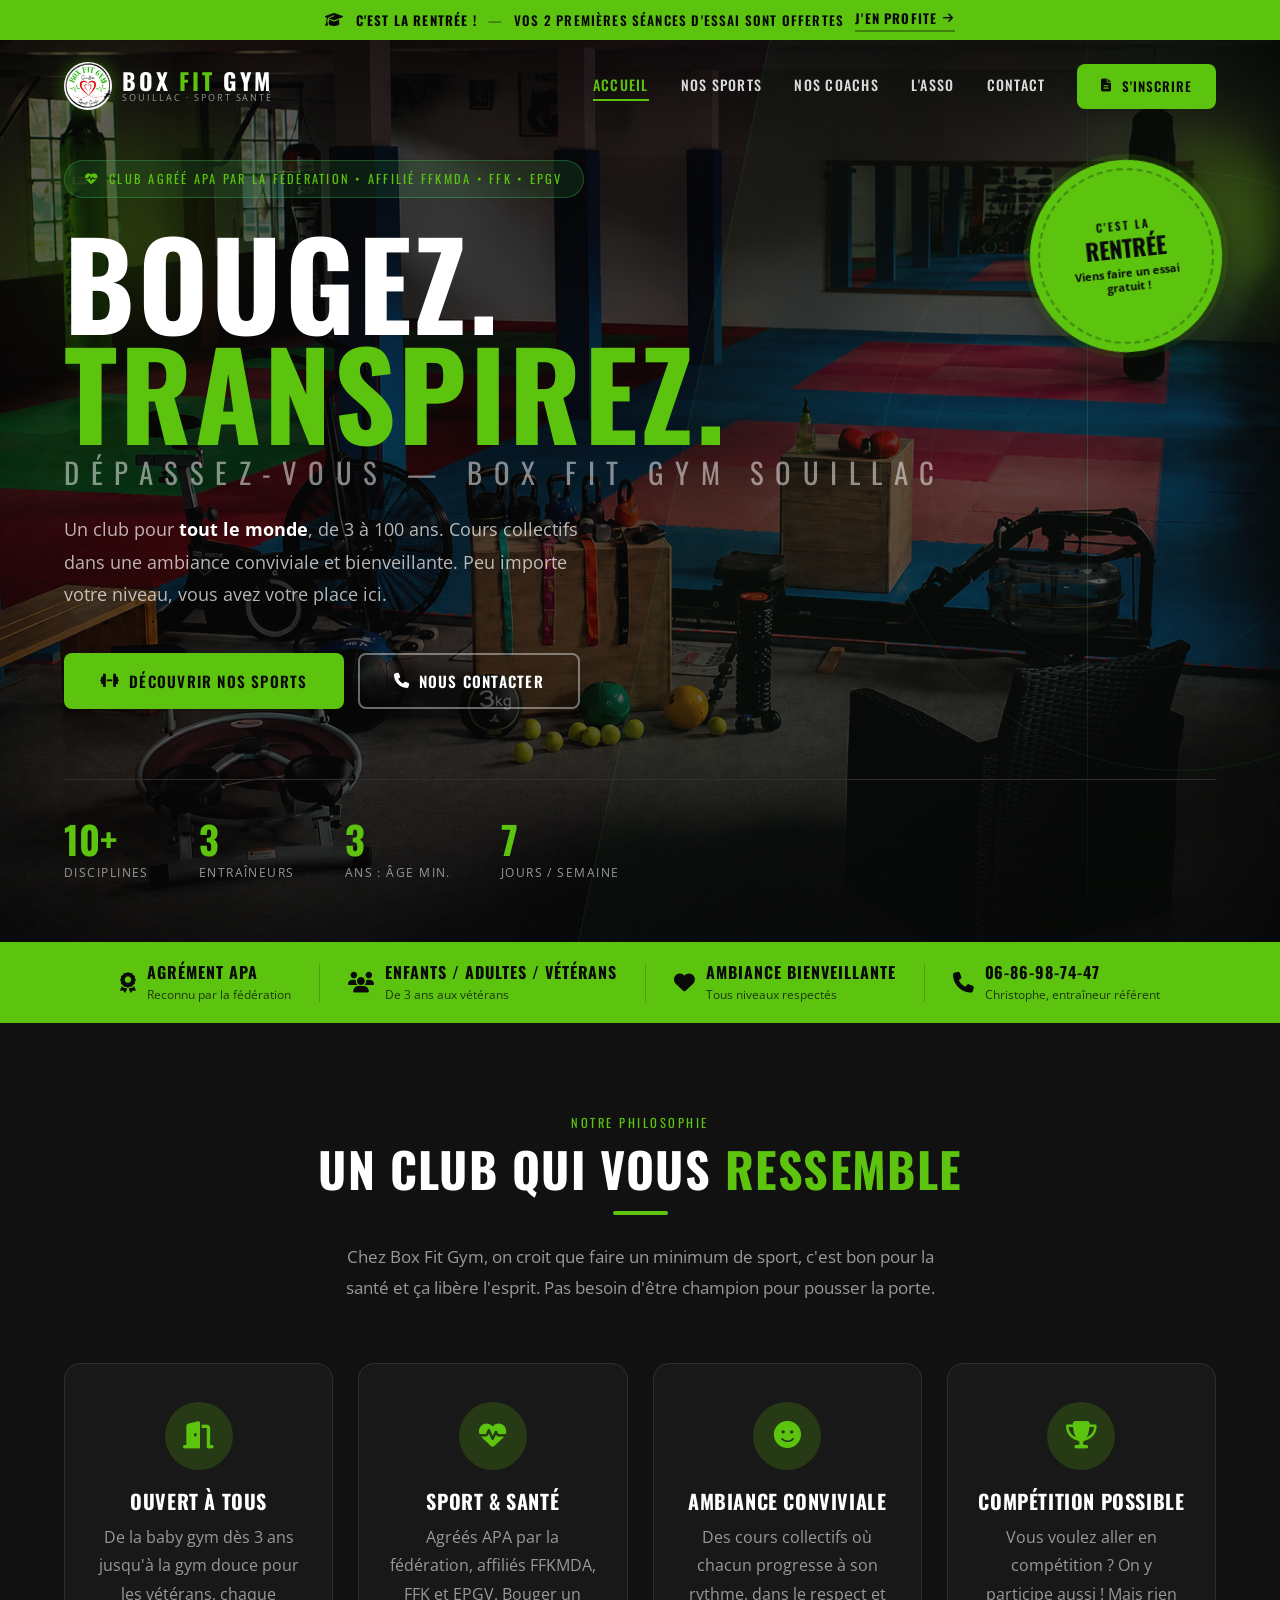
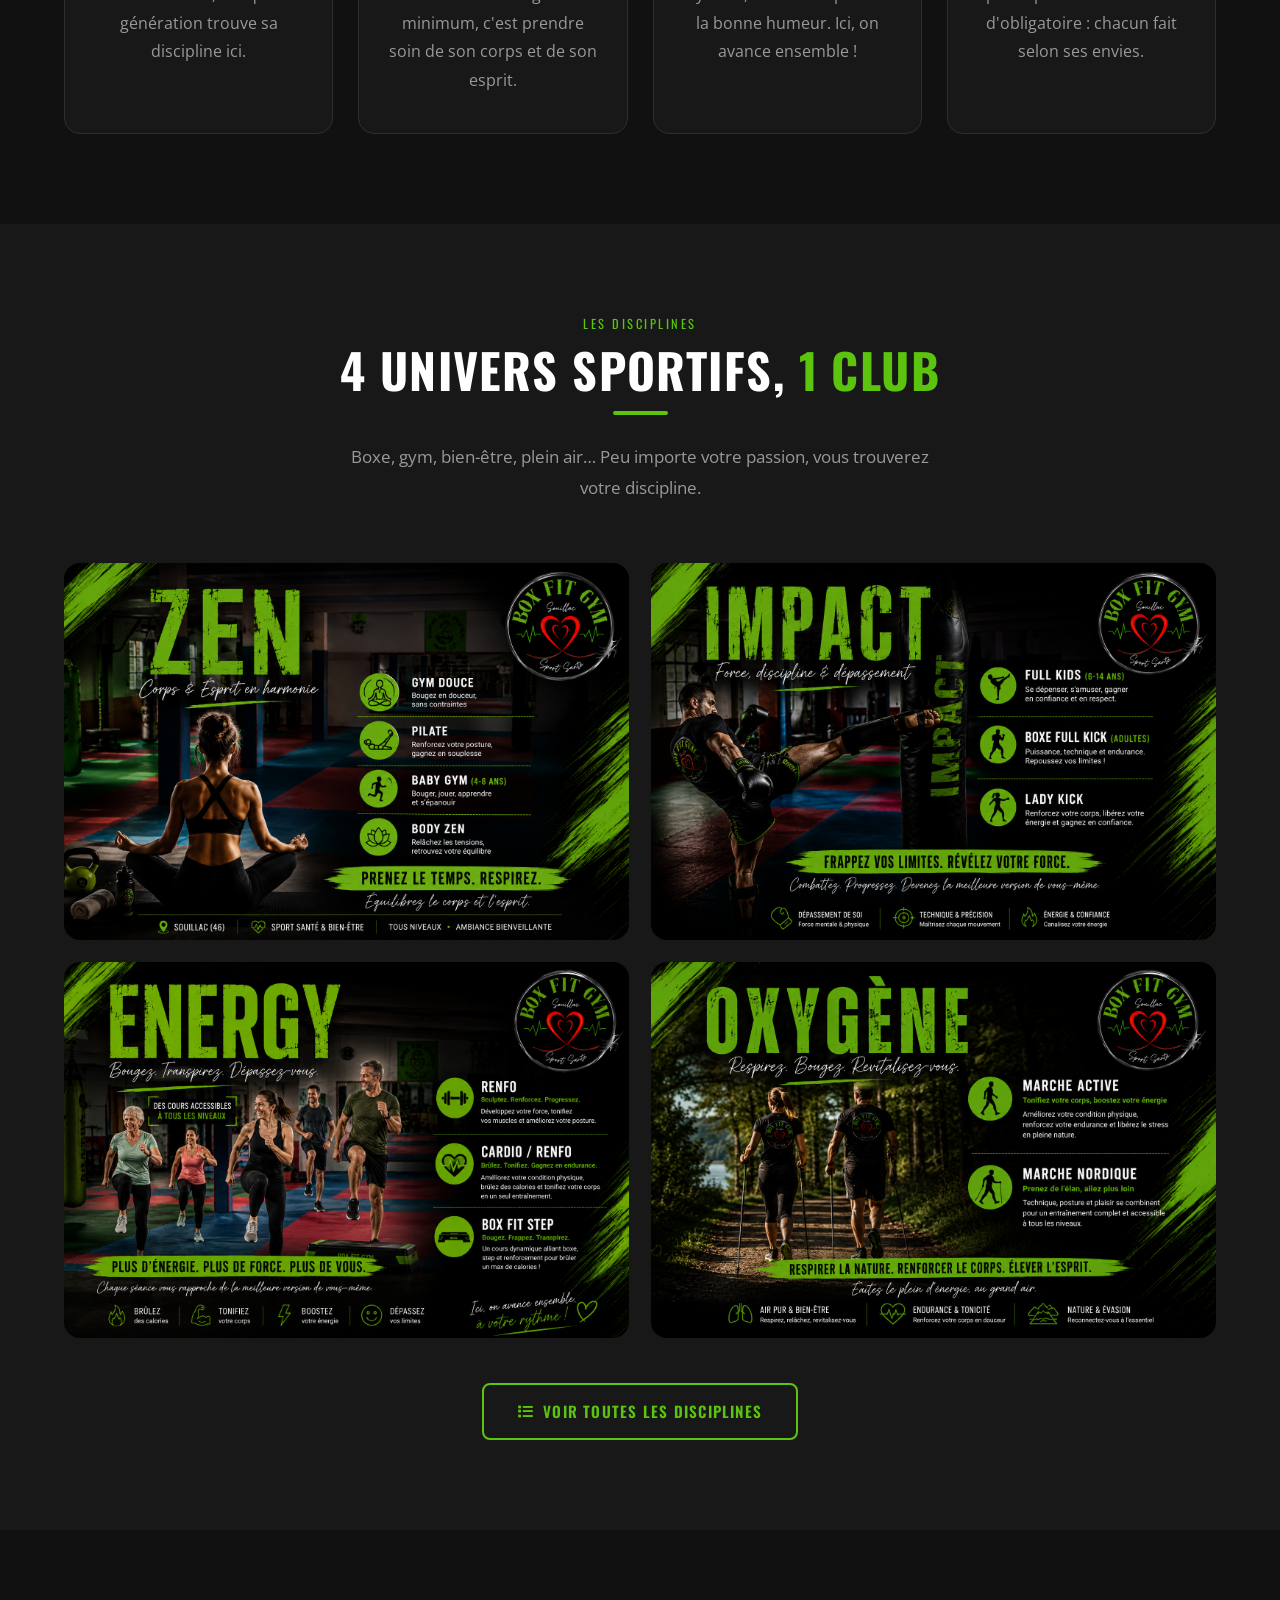
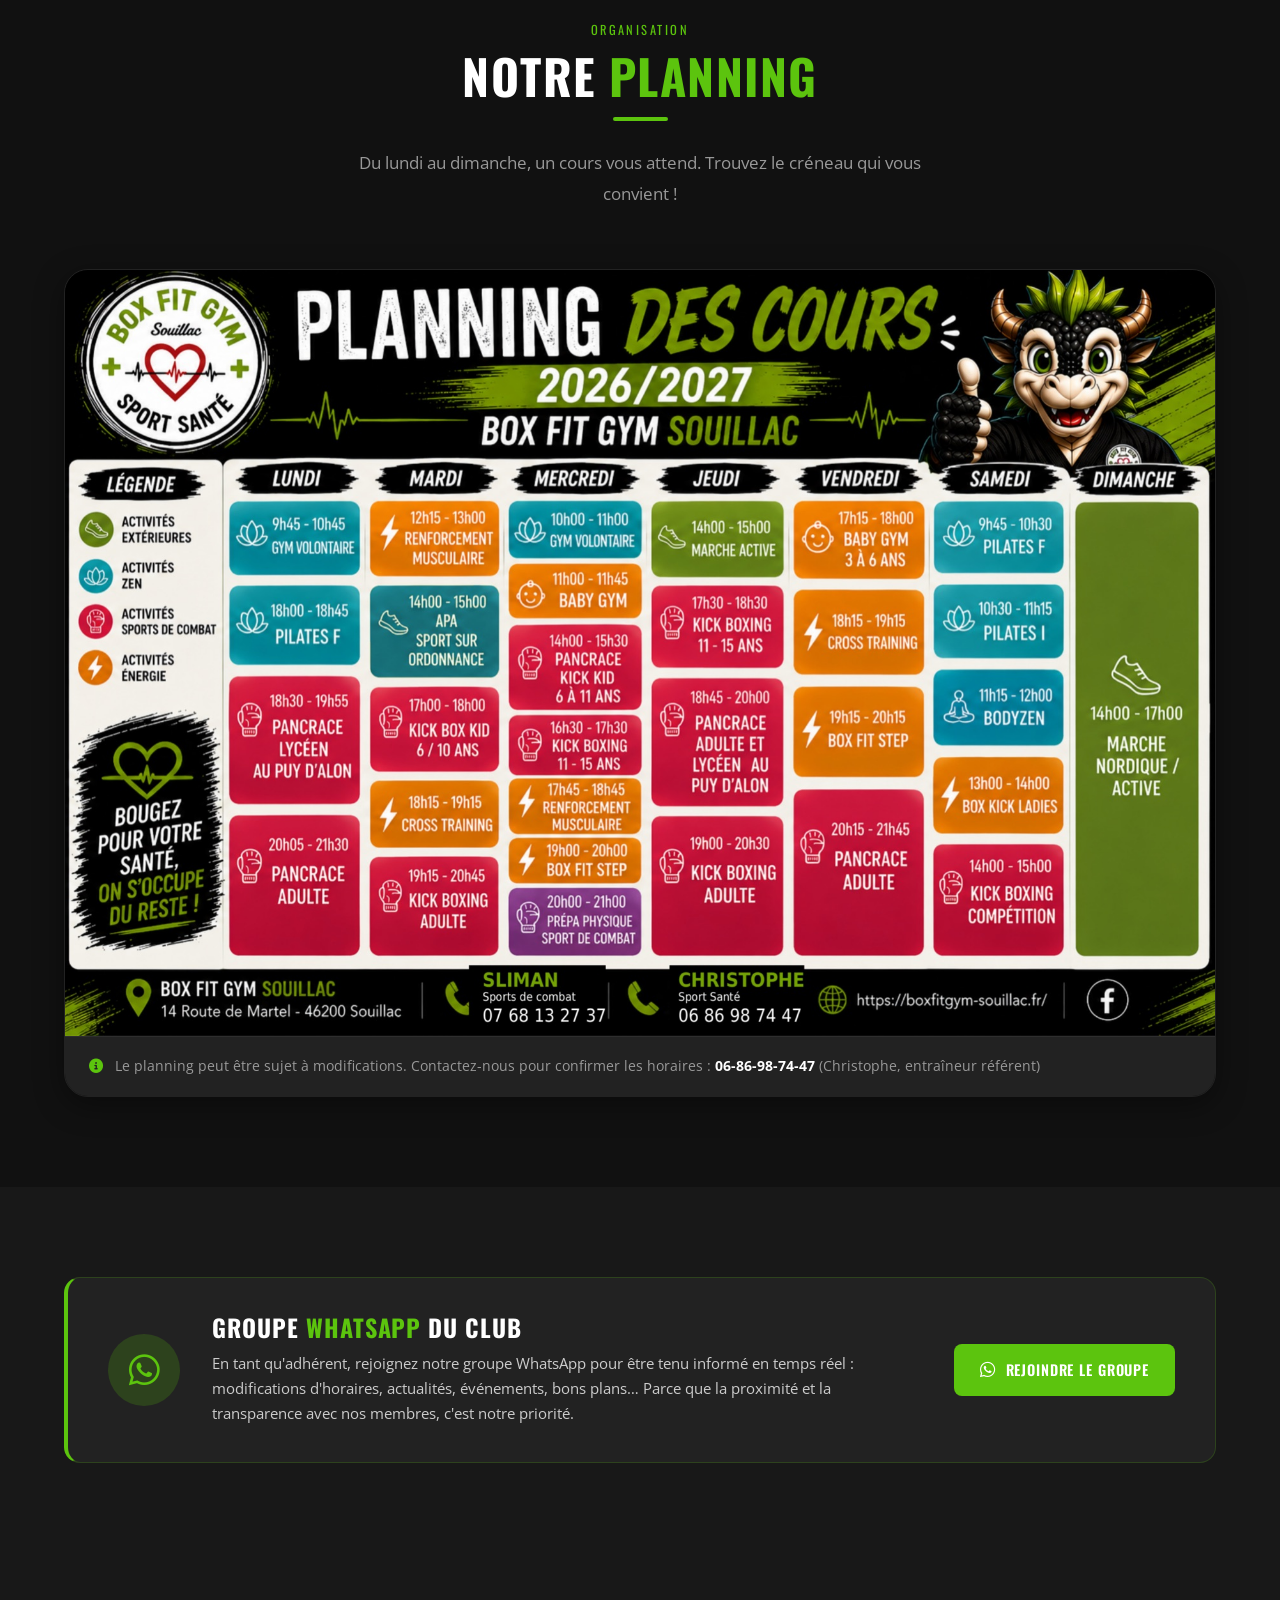
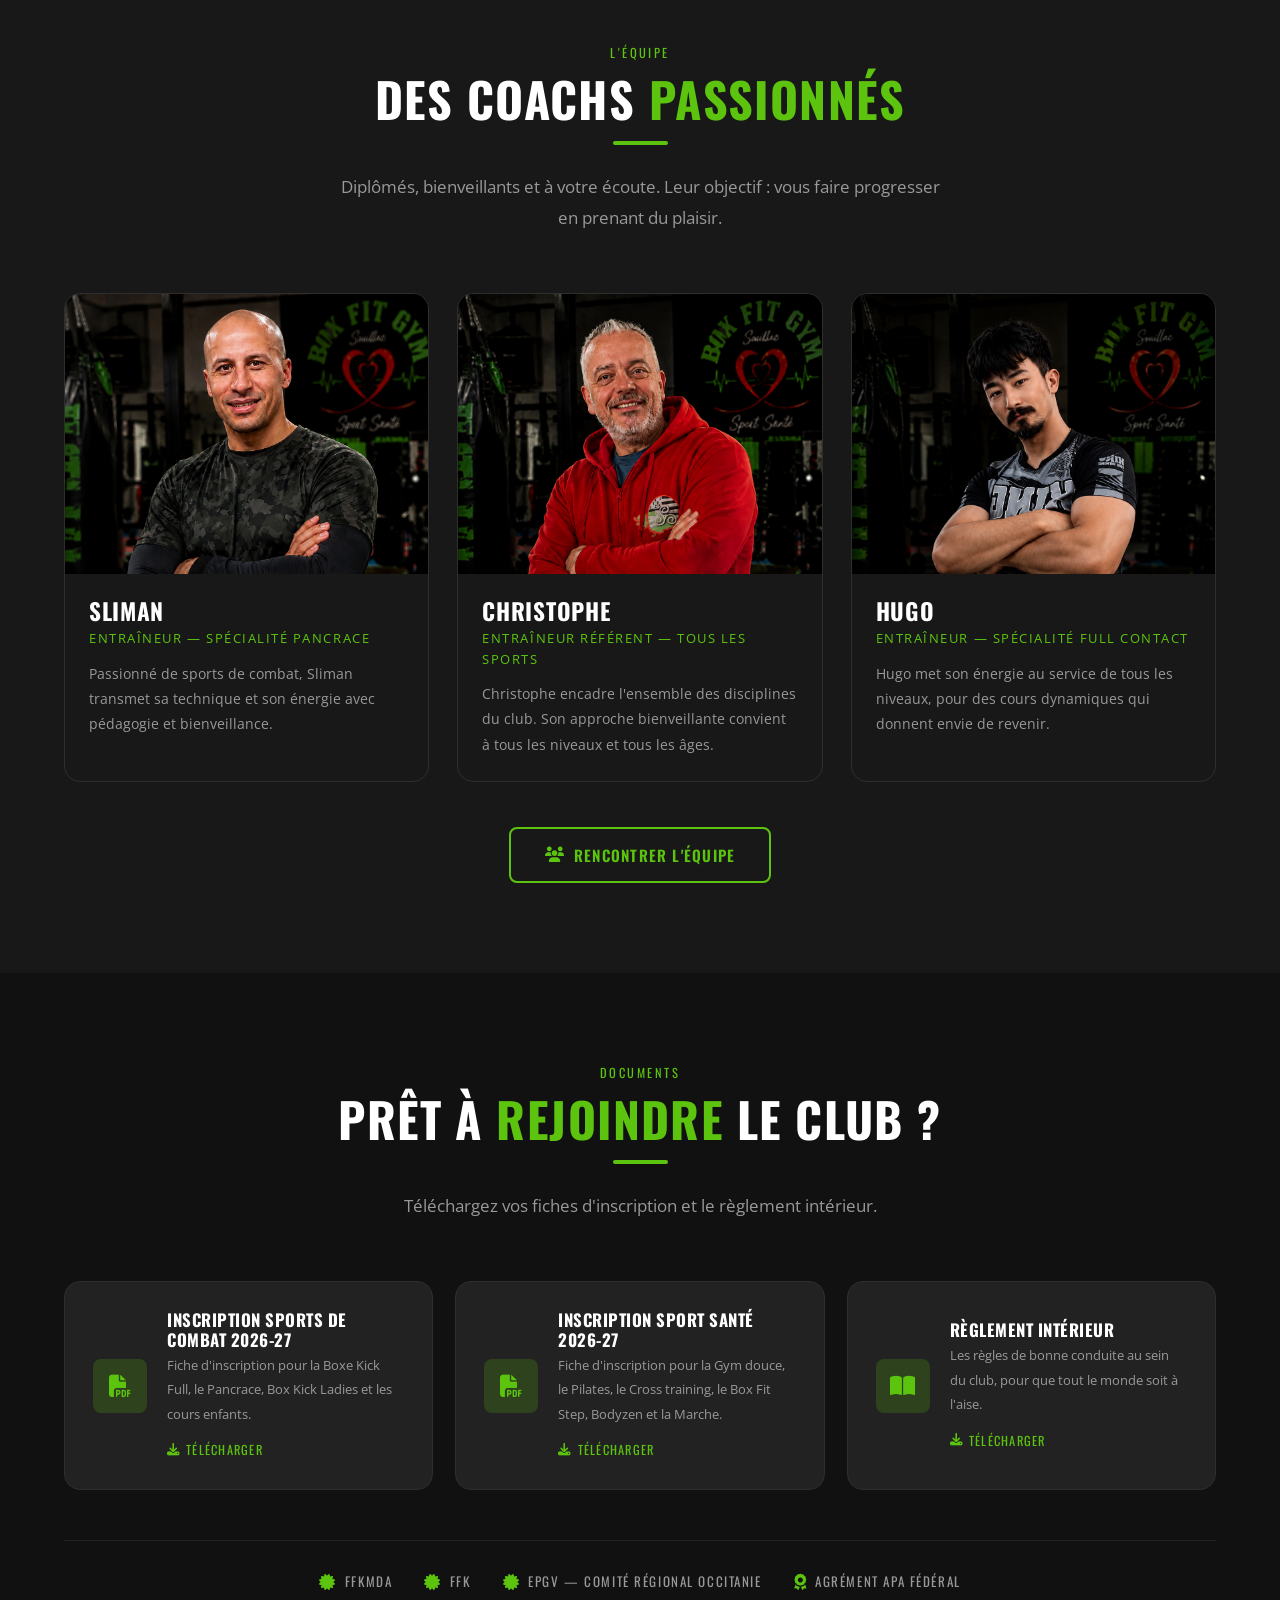
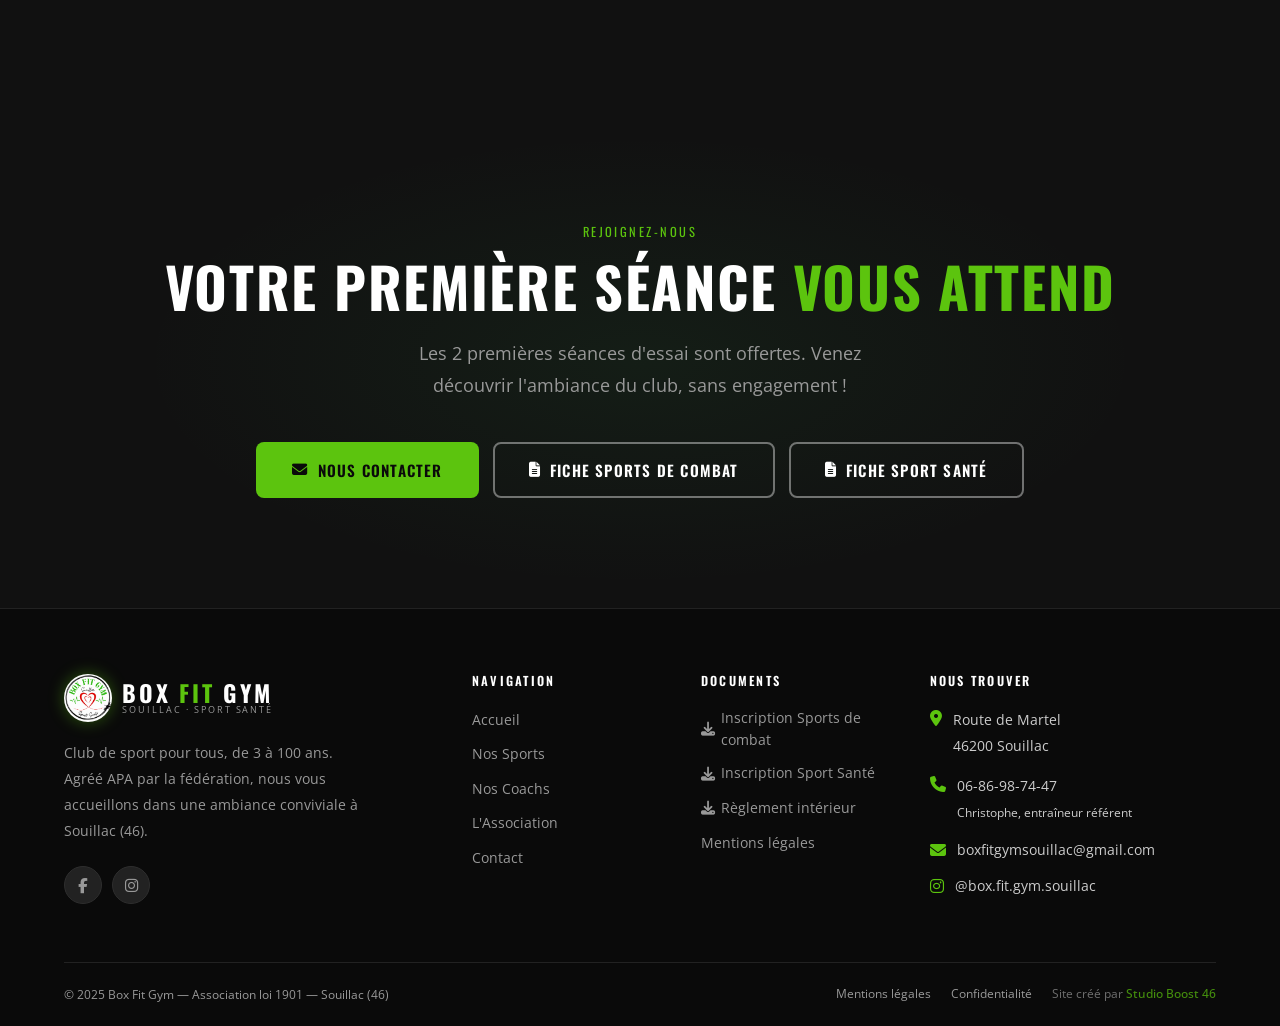
==== commit 056f2afb: "Email du club : asso.fullcontact@gmail.com -> boxfitgymsouillac@gmail.com partout Pied de page (5 pa" ====
--- a/index.html
+++ b/index.html
@@ -456,7 +456,7 @@
         </div>
         <div class="footer-contact-item">
           <i class="fas fa-envelope"></i>
-          <a href="mailto:asso.fullcontact@gmail.com">asso.fullcontact@gmail.com</a>
+          <a href="mailto:boxfitgymsouillac@gmail.com">boxfitgymsouillac@gmail.com</a>
         </div>
         <div class="footer-contact-item">
           <i class="fab fa-instagram"></i>
